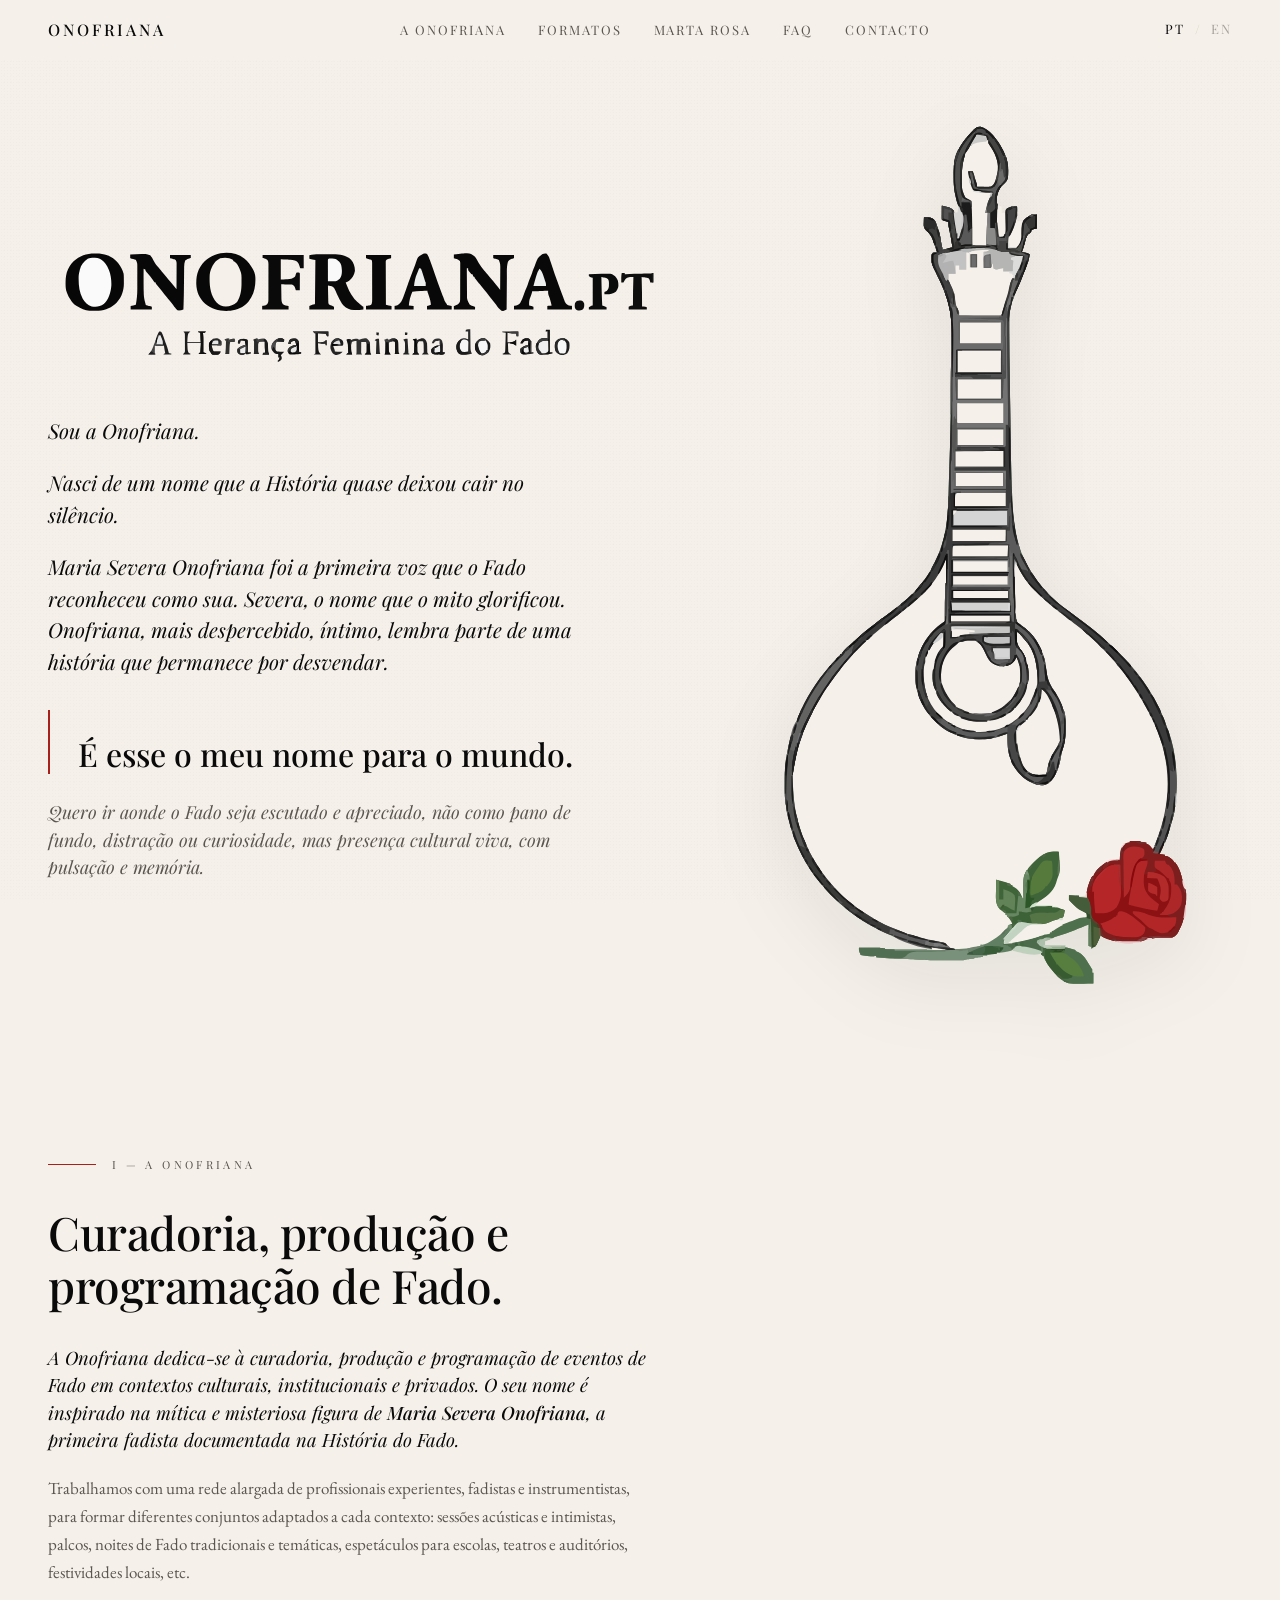
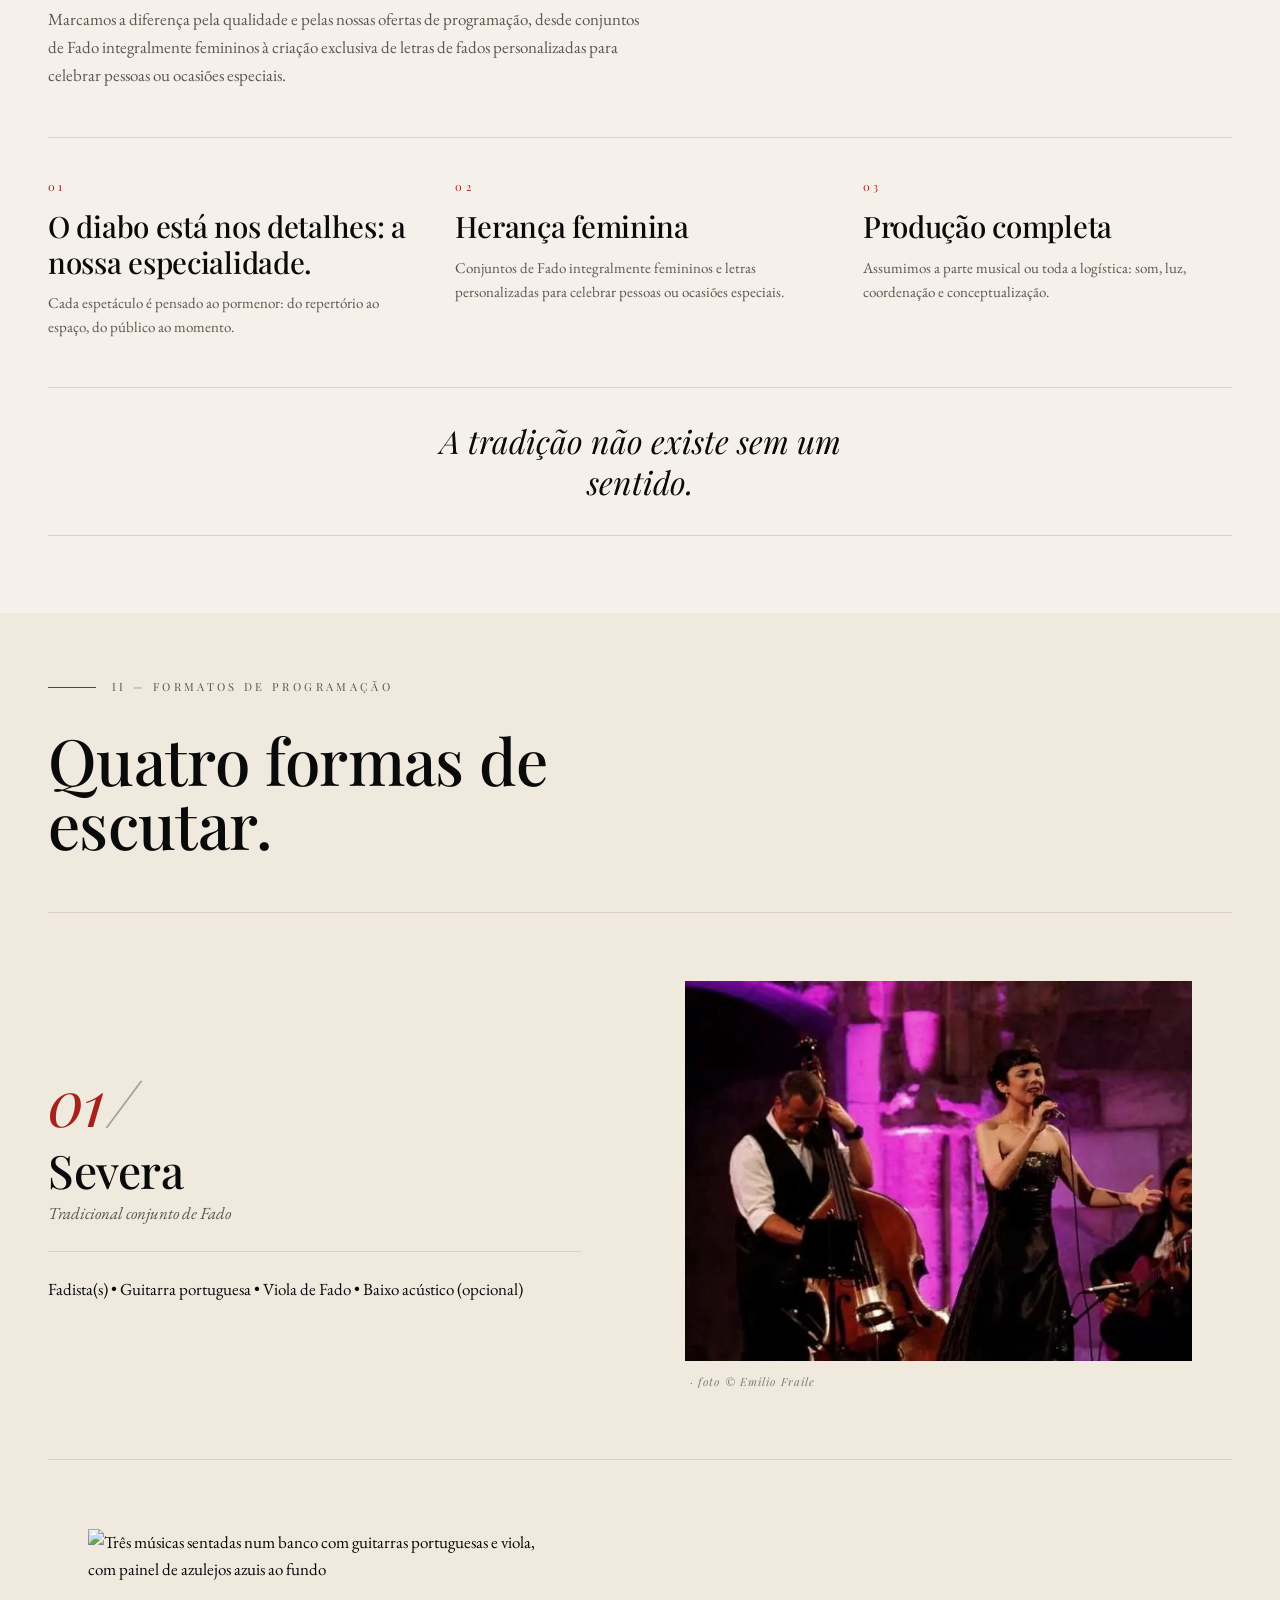
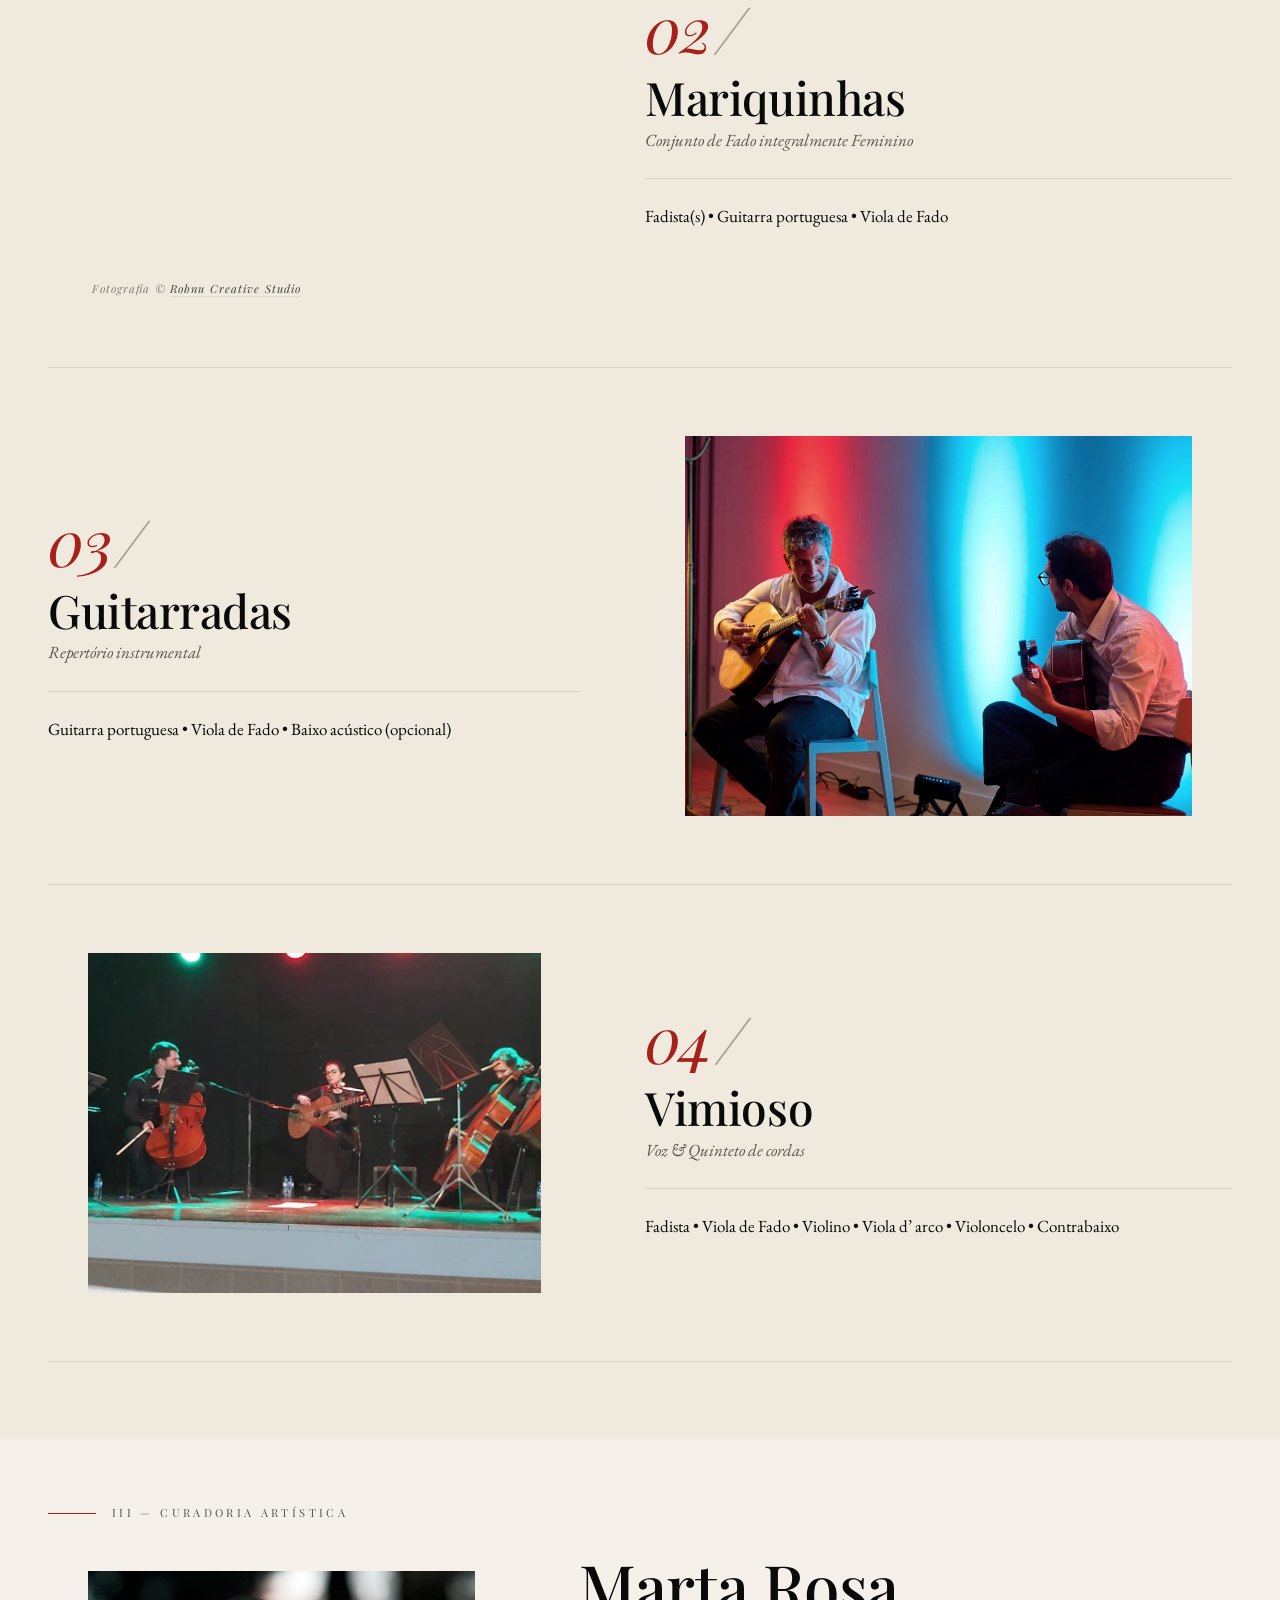
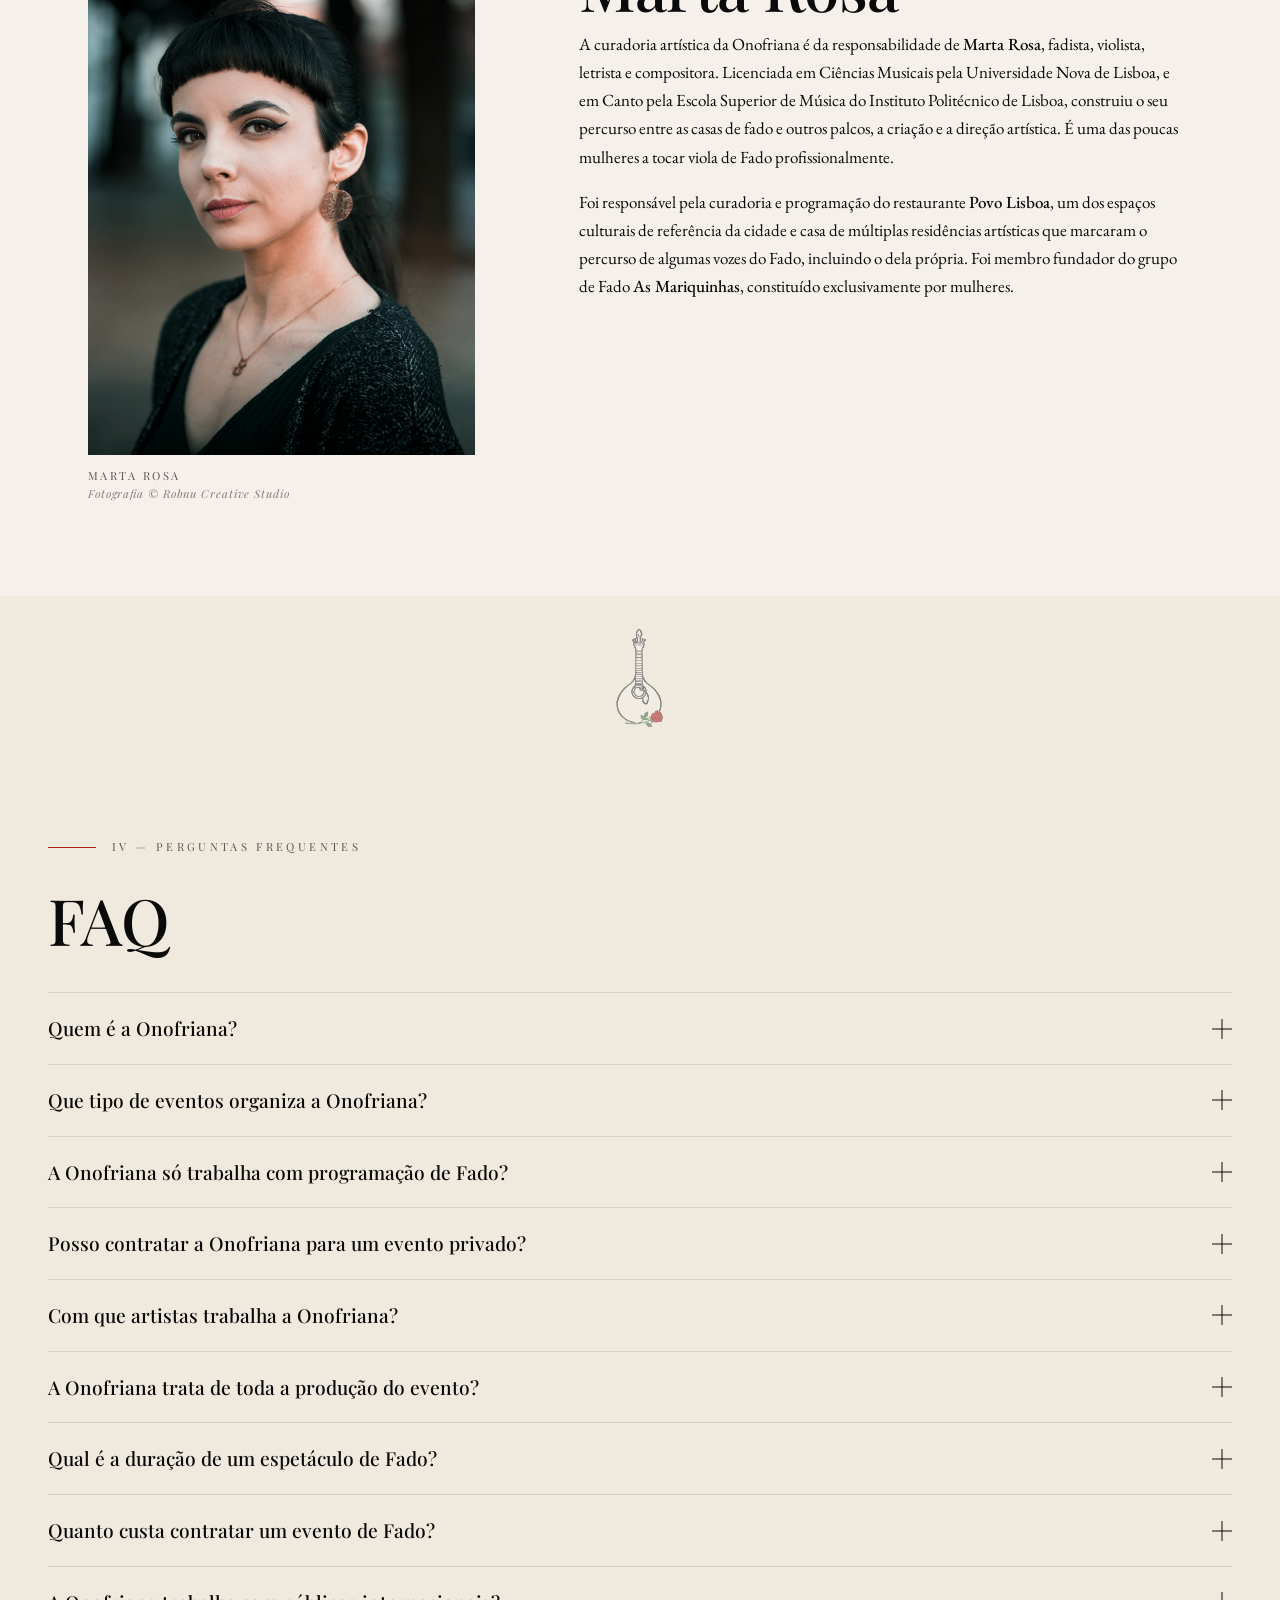
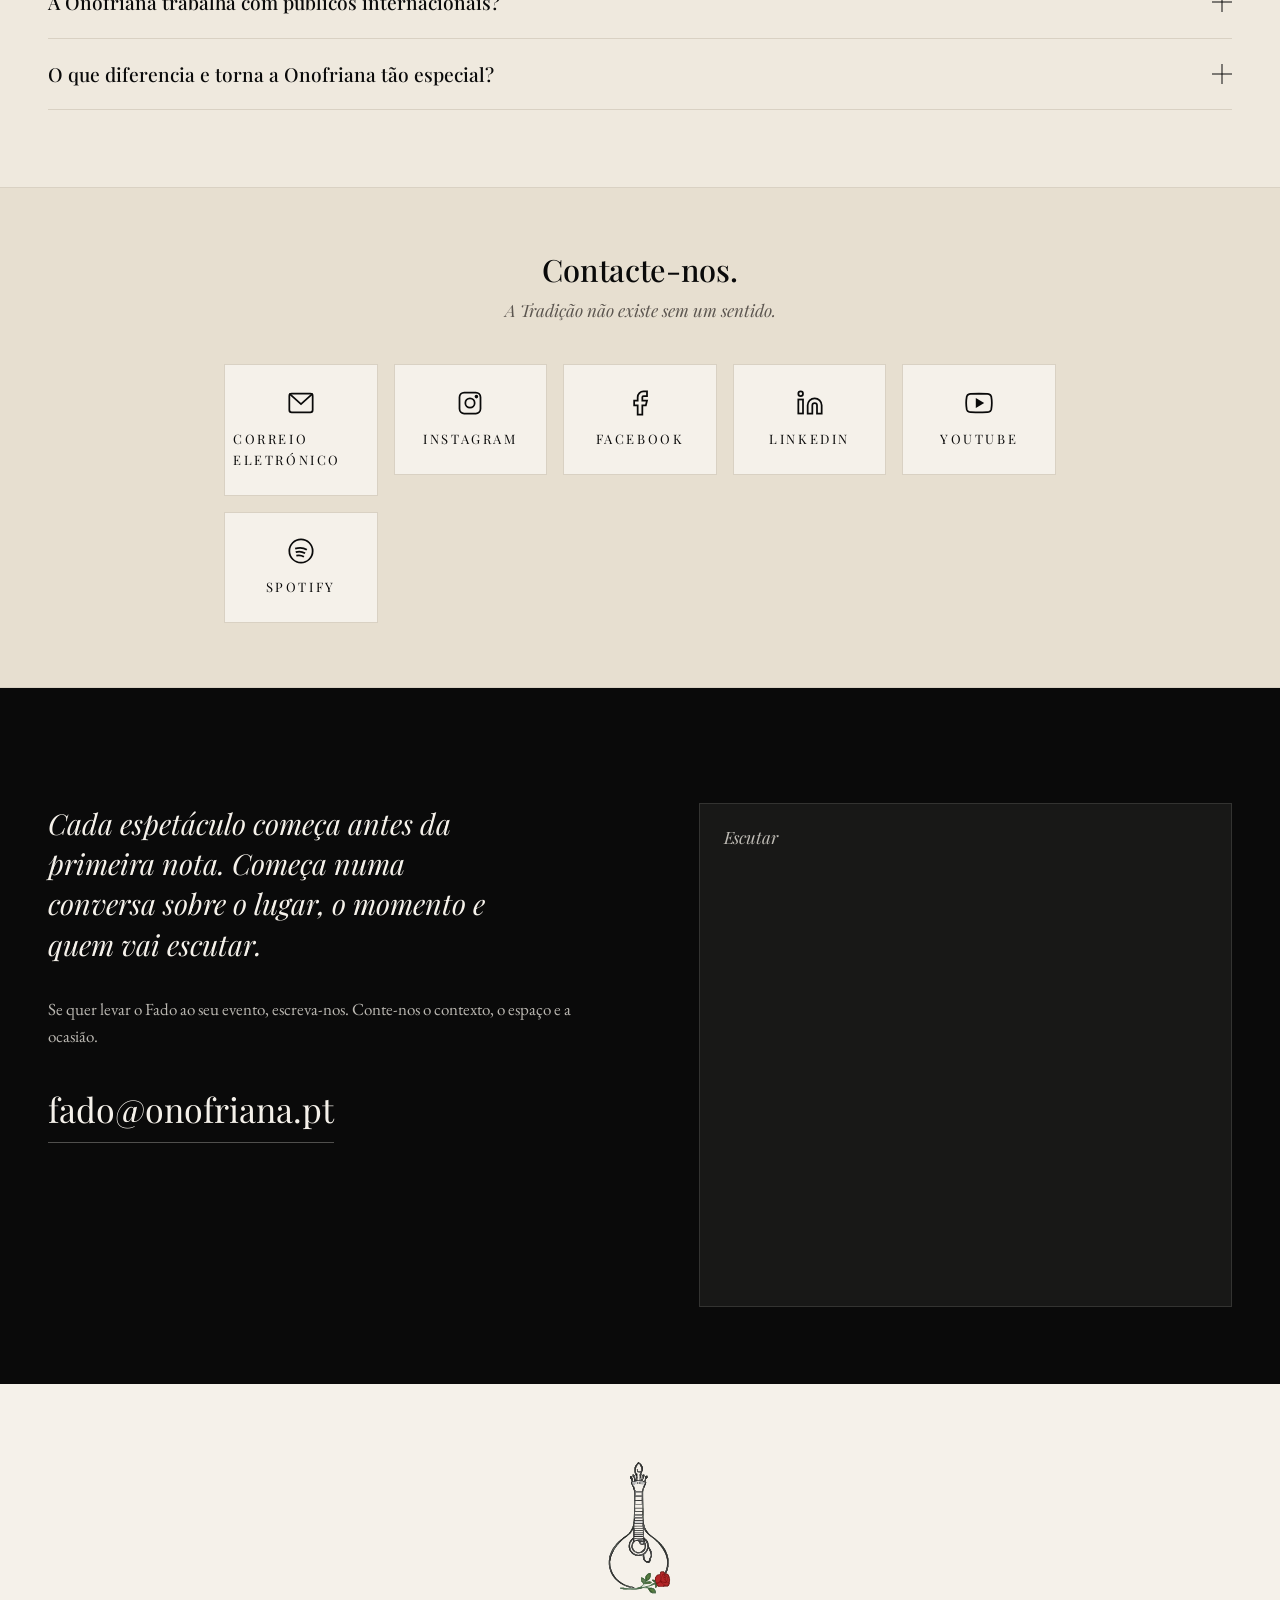
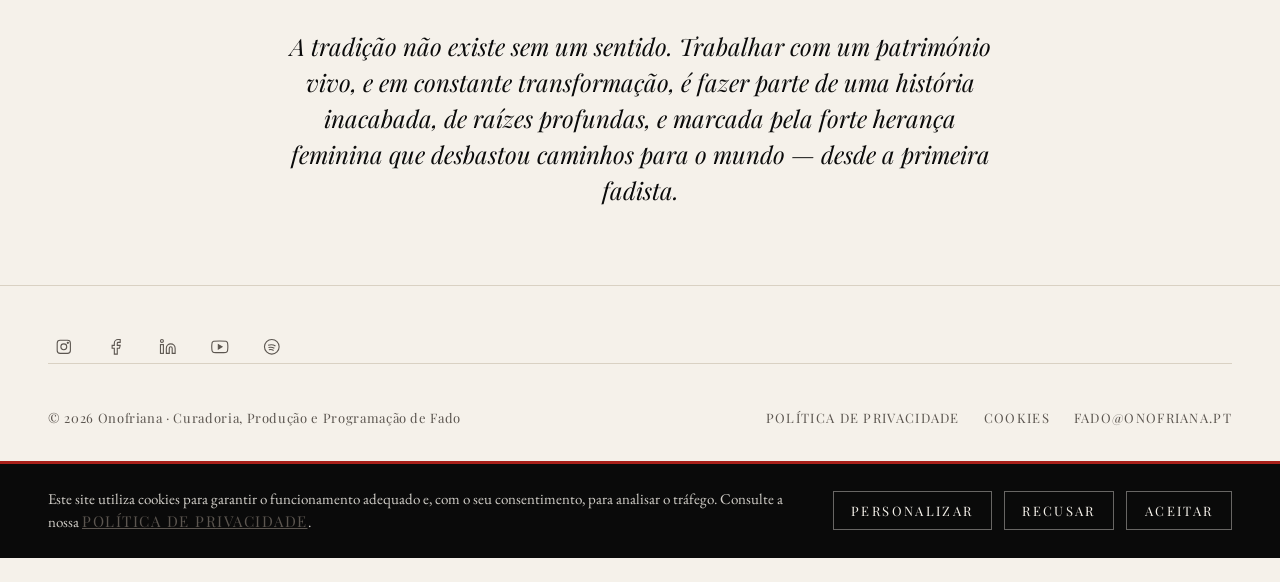
==== index.html @ 83aac229 "Update index.html" ====
<!DOCTYPE html>
<html lang="pt">
<head>
  <meta charset="UTF-8" />
  <meta http-equiv="X-UA-Compatible" content="IE=edge" />
  <meta name="viewport" content="width=device-width, initial-scale=1.0" />

  <title>Onofriana — Curadoria de Fado · Eventos e Programação em Lisboa</title>
  <meta name="description" content="Curadoria, produção e programação de eventos de Fado. Conjuntos tradicionais e integralmente femininos, letras personalizadas e produção completa. Lisboa." />
  <meta name="author" content="Onofriana" />
  <meta name="theme-color" content="#F5F1EA" />
  <meta name="keywords" content="fado, curadoria de fado, eventos fado Lisboa, fadistas, fado casamento, fado corporativo, guitarra portuguesa, viola de fado, Maria Severa, Marta Rosa, Onofriana" />

  <link rel="canonical" href="https://onofriana.pt/" />
  <link rel="alternate" hreflang="pt" href="https://onofriana.pt/" />
  <link rel="alternate" hreflang="x-default" href="https://onofriana.pt/" />

  <meta property="og:title" content="Onofriana — A Herança Feminina do Fado" />
  <meta property="og:description" content="Curadoria, produção e programação de eventos de Fado em contextos culturais, institucionais e privados." />
  <meta property="og:type" content="website" />
  <meta property="og:locale" content="pt_PT" />
  <meta property="og:url" content="https://onofriana.pt/" />
  <meta property="og:image" content="https://onofriana.pt/images/og-image.jpg" />
  <meta property="og:image:width" content="2171" />
  <meta property="og:image:height" content="496" />
  <meta property="og:site_name" content="Onofriana" />
  <meta name="twitter:card" content="summary_large_image" />
  <meta name="twitter:title" content="Onofriana — A Herança Feminina do Fado" />
  <meta name="twitter:description" content="Curadoria, produção e programação de eventos de Fado em Lisboa." />
  <meta name="twitter:image" content="https://onofriana.pt/images/og-image.jpg" />

  <!-- Favicon (gerado com RealFaviconGenerator) -->
  <link rel="icon" type="image/png" href="/favicon-96x96.png" sizes="96x96" />
  <link rel="icon" type="image/svg+xml" href="/favicon.svg" />
  <link rel="shortcut icon" href="/favicon.ico" />
  <link rel="apple-touch-icon" sizes="180x180" href="/apple-touch-icon.png" />
  <meta name="apple-mobile-web-app-title" content="Onofriana" />
  <link rel="manifest" href="/site.webmanifest" />

  <link rel="preconnect" href="https://fonts.googleapis.com">
  <link rel="preconnect" href="https://fonts.gstatic.com" crossorigin>
  <link href="https://fonts.googleapis.com/css2?family=Playfair+Display:ital,wght@0,400;0,500;0,600;0,700;1,400;1,500&family=EB+Garamond:ital,wght@0,400;0,500;0,600;1,400;1,500&display=swap" rel="stylesheet">

  <link rel="stylesheet" href="css/style.css" />

  <!-- Google Consent Mode v2 -->
  <script>
    window.dataLayer = window.dataLayer || [];
    function gtag() { dataLayer.push(arguments); }
    gtag('consent', 'default', {
      'ad_storage':          'denied',
      'ad_user_data':        'denied',
      'ad_personalization':  'denied',
      'analytics_storage':   'denied',
      'functionality_storage': 'granted',
      'security_storage':    'granted',
      'wait_for_update':     500
    });
    gtag('set', 'url_passthrough', true);
    gtag('set', 'ads_data_redaction', true);
  </script>

  <!-- TODO: Google Analytics 4 — ativar quando tiver o ID
  <script async src="https://www.googletagmanager.com/gtag/js?id=G-XXXXXXXXXX"></script>
  <script>
    gtag('js', new Date());
    gtag('config', 'G-XXXXXXXXXX', { 'anonymize_ip': true });
  </script>
  -->

  <script type="application/ld+json">
  {
    "@context": "https://schema.org",
    "@type": "Organization",
    "name": "Onofriana",
    "alternateName": "Onofriana — A Herança Feminina do Fado",
    "description": "Empresa portuguesa dedicada à curadoria, produção e programação de eventos de Fado em contextos culturais, institucionais e privados.",
    "url": "https://onofriana.pt/",
    "email": "fado@onofriana.pt",
    "logo": "https://onofriana.pt/svg/logo.svg",
    "image": "https://onofriana.pt/images/og-image.jpg",
    "founder": {
      "@type": "Person",
      "name": "Marta Rosa",
      "jobTitle": "Curadora artística, fadista, violista, letrista e compositora",
      "alumniOf": [
        { "@type": "CollegeOrUniversity", "name": "Universidade Nova de Lisboa" },
        { "@type": "CollegeOrUniversity", "name": "Escola Superior de Música do Instituto Politécnico de Lisboa" }
      ]
    },
    "address": {
      "@type": "PostalAddress",
      "addressLocality": "Lisboa",
      "addressCountry": "PT"
    },
    "areaServed": { "@type": "Country", "name": "Portugal" },
    "sameAs": [
      "https://instagram.com/onofriana",
      "https://facebook.com/onofriana",
      "https://linkedin.com/in/onofriana",
      "https://youtube.com/@onofriana",
      "https://open.spotify.com/playlist/7pUqSEz0ieKmzi5ORtAcP2"
    ]
  }
  </script>

  <script type="application/ld+json">
  {
    "@context": "https://schema.org",
    "@type": "FAQPage",
    "mainEntity": [
      { "@type": "Question", "name": "O que é a Onofriana?", "acceptedAnswer": { "@type": "Answer", "text": "Somos uma empresa especializada na curadoria, produção e programação de eventos de Fado. Criamos experiências para públicos diversos, desde eventos privados a programação para espaços culturais e institucionais." } },
      { "@type": "Question", "name": "Para que tipo de eventos trabalham?", "acceptedAnswer": { "@type": "Answer", "text": "Sessões acústicas e intimistas, celebrações especiais, aniversários, casamentos, eventos corporativos, noites de fados, concertos, ciclos temáticos para escolas, palcos, teatros, auditórios, festividades locais, etc." } },
      { "@type": "Question", "name": "Fazem programação cultural mais alargada?", "acceptedAnswer": { "@type": "Answer", "text": "Sim. O foco é o Fado no âmbito cultural, com programação articulada com Poesia, Teatro e sessões interativas para contextos escolares." } },
      { "@type": "Question", "name": "Adaptam-se a espaços diferentes?", "acceptedAnswer": { "@type": "Answer", "text": "Sim. Cada apresentação é cuidadosamente adaptada ao espaço, ao público e ao contexto." } },
      { "@type": "Question", "name": "Como garantem a qualidade artística?", "acceptedAnswer": { "@type": "Answer", "text": "Trabalham com uma rede alargada de profissionais experientes e bem reconhecidos no circuito." } },
      { "@type": "Question", "name": "Assumem toda a produção do evento?", "acceptedAnswer": { "@type": "Answer", "text": "Sim. Podem assumir só a parte musical, ou todos os detalhes: coordenação logística, produção técnica (som, luz), apoio na conceptualização do evento, etc." } },
      { "@type": "Question", "name": "Qual a duração dos espetáculos?", "acceptedAnswer": { "@type": "Answer", "text": "Desde breves apontamentos de 20 a 45 minutos a atuações de 60 a 90 minutos, com intervalo, até formatos adaptados." } },
      { "@type": "Question", "name": "Como são calculados os orçamentos?", "acceptedAnswer": { "@type": "Answer", "text": "Variam consoante o número de artistas, duração do espetáculo, localização e necessidades técnicas. Cada orçamento é personalizado." } },
      { "@type": "Question", "name": "Trabalham com públicos estrangeiros?", "acceptedAnswer": { "@type": "Answer", "text": "Sim. Com experiência em públicos estrangeiros, podem fazer breves introduções em inglês, francês e espanhol, contextualização cultural e histórica do Fado." } },
      { "@type": "Question", "name": "Em que tipo de espaços atuam?", "acceptedAnswer": { "@type": "Answer", "text": "Em todo o tipo de espaços. A força maior é a programação cultural independente e isenta." } }
    ]
  }
  </script>

  <script type="application/ld+json">
  { "@context": "https://schema.org", "@type": "WebSite", "name": "Onofriana", "url": "https://onofriana.pt/", "inLanguage": "pt-PT" }
  </script>
</head>
<body>

  <a href="#main" class="skip-link">Saltar para o conteúdo</a>
  <h1 class="sr-only">Onofriana — Curadoria, Produção e Programação de Fado. A Herança Feminina do Fado.</h1>

  <nav class="nav" id="nav" aria-label="Navegação principal">
    <div class="nav__inner">
      <a href="#top" class="nav__brand" aria-label="Onofriana — início">Onofriana</a>
      <ul class="nav__menu">
        <li><a href="#about">A Onofriana</a></li>
        <li><a href="#formats">Formatos</a></li>
        <li><a href="#marta">Marta Rosa</a></li>
        <li><a href="#faq">FAQ</a></li>
        <li><a href="#contact">Contacto</a></li>
      </ul>
      <div class="nav__lang" role="group" aria-label="Selecionar idioma">
        <button class="is-active" aria-current="true" aria-label="Português (selecionado)">PT</button>
        <span class="sep" aria-hidden="true">/</span>
        <button disabled aria-label="English — em breve">EN</button>
      </div>
    </div>
  </nav>

  <main id="main">

    <header class="hero" id="top">
      <div class="wrap">
        <div class="hero__grid">
          <div class="hero__content">
            <div class="hero__logo reveal">
              <img src="svg/logo.svg" alt="" role="presentation" />
            </div>
            <div class="hero__text reveal" style="transition-delay: 0.2s">
              <p>Sou a Onofriana.</p>
              <p>Nasci de um nome que a História quase deixou cair no silêncio.</p>
              <p>Maria Severa Onofriana foi a primeira voz que o Fado reconheceu como sua. Severa, o nome que o mito glorificou. Onofriana, mais despercebido, íntimo, lembra parte de uma história que permanece por desvendar.</p>
            </div>
            <p class="hero__signature reveal" style="transition-delay: 0.35s">É esse o meu nome para o mundo.</p>
            <p class="hero__manifesto reveal" style="transition-delay: 0.5s">Quero ir aonde o Fado seja escutado e apreciado, não como pano de fundo, distração ou curiosidade, mas presença cultural viva, com pulsação e memória.</p>
          </div>
          <div class="hero__visual reveal" style="transition-delay: 0.4s">
            <img src="svg/guitarra.svg" alt="Ilustração de guitarra portuguesa com uma rosa vermelha" />
          </div>
        </div>
      </div>
    </header>

    <section class="about" id="about" aria-labelledby="about-title">
      <div class="wrap">
        <div class="eyebrow reveal">I — A Onofriana</div>
        <h2 class="about__title reveal" id="about-title">Curadoria, produção e programação de Fado.</h2>

        <div class="about__body-full reveal">
          <p>A Onofriana dedica-se à curadoria, produção e programação de eventos de Fado em contextos culturais, institucionais e privados. O seu nome é inspirado na mítica e misteriosa figura de <strong>Maria Severa Onofriana</strong>, a primeira fadista documentada na História do Fado.</p>
          <p>Trabalhamos com uma rede alargada de profissionais experientes, fadistas e instrumentistas, para formar diferentes conjuntos adaptados a cada contexto: sessões acústicas e intimistas, palcos, noites de Fado tradicionais e temáticas, espetáculos para escolas, teatros e auditórios, festividades locais, etc.</p>
          <p>Marcamos a diferença pela qualidade e pelas nossas ofertas de programação, desde conjuntos de Fado integralmente femininos à criação exclusiva de letras de fados personalizadas para celebrar pessoas ou ocasiões especiais.</p>
        </div>

        <div class="pillars">
          <article class="pillar reveal">
            <div class="pillar__num">01</div>
            <h3>O diabo está nos detalhes: a nossa especialidade.</h3>
            <p>Cada espetáculo é pensado ao pormenor: do repertório ao espaço, do público ao momento.</p>
          </article>
          <article class="pillar reveal" style="transition-delay: 0.15s">
            <div class="pillar__num">02</div>
            <h3>Herança feminina</h3>
            <p>Conjuntos de Fado integralmente femininos e letras personalizadas para celebrar pessoas ou ocasiões especiais.</p>
          </article>
          <article class="pillar reveal" style="transition-delay: 0.3s">
            <div class="pillar__num">03</div>
            <h3>Produção completa</h3>
            <p>Assumimos a parte musical ou toda a logística: som, luz, coordenação e conceptualização.</p>
          </article>
        </div>

        <div class="about__pullquote reveal">
          <blockquote>A tradição não existe sem um sentido.</blockquote>
        </div>
      </div>
    </section>

    <section class="formats" id="formats" aria-labelledby="formats-title">
      <div class="wrap">
        <div class="eyebrow reveal">II — Formatos de Programação</div>
        <header class="formats__header">
          <h2 class="formats__title reveal" id="formats-title">Quatro formas de escutar.</h2>
        </header>

        <article class="format reveal" id="severa">
          <div class="format__content">
            <div class="format__num"><em>01</em><span class="slash">/</span></div>
            <h3 class="format__name">Severa</h3>
            <p class="format__tag">Tradicional conjunto de Fado</p>
            <p class="format__desc">Fadista(s) • Guitarra portuguesa • Viola de Fado • Baixo acústico (opcional)</p>
          </div>
          <figure class="format__media">
            <img src="images/formacaosevera.png" alt="Fadista em palco, acompanhada por contrabaixo e guitarra portuguesa" loading="lazy" width="1200" height="900" />
            <figcaption><span class="credit">· foto © Emilio Fraile</span></figcaption>
          </figure>
        </article>

        <article class="format format--reverse reveal" id="mariquinhas">
          <div class="format__content">
            <div class="format__num"><em>02</em><span class="slash">/</span></div>
            <h3 class="format__name">Mariquinhas</h3>
            <p class="format__tag">Conjunto de Fado integralmente Feminino</p>
            <p class="format__desc">Fadista(s) • Guitarra portuguesa • Viola de Fado</p>

          </div>
          <figure class="format__media">
            <img src="images/formacaomariquinhas.png" alt="Três músicas sentadas num banco com guitarras portuguesas e viola, com painel de azulejos azuis ao fundo" loading="lazy" width="1200" height="900" />
            <figcaption><span class="credit">Fotografia © <a href="https://www.behance.net/robnucreativestudio" target="_blank" rel="noopener">Robnu Creative Studio</a></span></figcaption>
          </figure>
        </article>

        <article class="format reveal" id="guitarradas">
          <div class="format__content">
            <div class="format__num"><em>03</em><span class="slash">/</span></div>
            <h3 class="format__name">Guitarradas</h3>
            <p class="format__tag">Repertório instrumental</p>
            <p class="format__desc">Guitarra portuguesa • Viola de Fado • Baixo acústico (opcional)</p>
          </div>
          <figure class="format__media">
            <img src="images/formacaoguitarradas.png" alt="Dois guitarristas em diálogo instrumental sob iluminação vermelha e azul" loading="lazy" width="1200" height="900" />
          </figure>
        </article>

        <article class="format format--reverse reveal" id="vimioso">
          <div class="format__content">
            <div class="format__num"><em>04</em><span class="slash">/</span></div>
            <h3 class="format__name">Vimioso</h3>
            <p class="format__tag">Voz &amp; Quinteto de cordas</p>
            <p class="format__desc">Fadista • Viola de Fado • Violino • Viola d’ arco • Violoncelo • Contrabaixo</p>
          </div>
          <figure class="format__media">
            <img src="images/formacaovimioso.png" alt="Quinteto de cordas em palco sob iluminação cénica verde e vermelha" loading="lazy" width="1200" height="900" />
          </figure>
        </article>
      </div>
    </section>

    <section class="marta" id="marta" aria-labelledby="marta-title">
      <div class="wrap">
        <div class="eyebrow reveal">III — Curadoria Artística</div>
        <div class="marta__grid">
          <figure class="marta__portrait reveal">
            <img src="images/marta_rosa.png" alt="Retrato de Marta Rosa — fadista, violista, letrista e compositora, responsável pela curadoria artística da Onofriana" loading="lazy" width="800" height="1000" />
            <figcaption>
              <span>Marta Rosa</span><br />
              <span class="credit">Fotografia © <a href="https://www.behance.net/robnucreativestudio" target="_blank" rel="noopener">Robnu Creative Studio</a></span>
            </figcaption>
          </figure>

          <div class="marta__content">
            <h2 class="marta__title reveal" id="marta-title">Marta Rosa</h2>
            <div class="marta__body reveal">
              <p>A curadoria artística da Onofriana é da responsabilidade de <strong>Marta Rosa</strong>, fadista, violista, letrista e compositora. Licenciada em Ciências Musicais pela Universidade Nova de Lisboa, e em Canto pela Escola Superior de Música do Instituto Politécnico de Lisboa, construiu o seu percurso entre as casas de fado e outros palcos, a criação e a direção artística. É uma das poucas mulheres a tocar viola de Fado profissionalmente.</p>
              <p>Foi responsável pela curadoria e programação do restaurante <strong>Povo Lisboa</strong>, um dos espaços culturais de referência da cidade e casa de múltiplas residências artísticas que marcaram o percurso de algumas vozes do Fado, incluindo o dela própria. Foi membro fundador do grupo de Fado <strong>As Mariquinhas</strong>, constituído exclusivamente por mulheres.</p>
            </div>
          </div>
        </div>
      </div>
    </section>

    <div class="vignette-row" aria-hidden="true" style="background: var(--paper-soft);">
      <img src="svg/guitarra.svg" alt="" class="vignette" />
    </div>

    <section class="faq" id="faq" aria-labelledby="faq-title">
      <div class="wrap">
        <div class="eyebrow reveal">IV — Perguntas Frequentes</div>
        <header class="faq__header reveal">
          <h2 class="faq__title" id="faq-title">FAQ</h2>
        </header>

        <div class="faq__list">
          <details class="faq__item"><summary>Quem é a Onofriana? <span class="faq__icon" aria-hidden="true"></span></summary><div class="faq__answer">Somos uma empresa especializada na curadoria, produção e programação de eventos de Fado. Criamos experiências para públicos diversos, desde eventos privados a programação para espaços culturais e institucionais.</div></details>
          <details class="faq__item"><summary>Que tipo de eventos organiza a Onofriana? <span class="faq__icon" aria-hidden="true"></span></summary><div class="faq__answer">Criamos programação personalizada para o seu evento. Sessões acústicas e intimistas, celebrações especiais, aniversários, casamentos, eventos corporativos, noites de fados, concertos, ciclos temáticos para escolas, palcos, teatros, auditórios, festividades locais, etc.</div></details>
          <details class="faq__item"><summary>A Onofriana só trabalha com programação de Fado? <span class="faq__icon" aria-hidden="true"></span></summary><div class="faq__answer">Sim. O nosso foco é o Fado no âmbito cultural, onde podemos incluir programação articulada com Poesia (cantada e declamada), Teatro (encenações fadistas) e sessões interativas para contextos escolares.</div></details>
          <details class="faq__item"><summary>Posso contratar a Onofriana para um evento privado? <span class="faq__icon" aria-hidden="true"></span></summary><div class="faq__answer">Sim. Dispomos de vários formatos e soluções. Cada apresentação é cuidadosamente adaptada ao seu espaço, ao público e ao contexto.</div></details>
          <details class="faq__item"><summary>Com que artistas trabalha a Onofriana? <span class="faq__icon" aria-hidden="true"></span></summary><div class="faq__answer">Trabalhamos com uma rede alargada de profissionais experientes e bem reconhecidos no circuito para garantir a qualidade artística mais elevada.</div></details>
          <details class="faq__item"><summary>A Onofriana trata de toda a produção do evento? <span class="faq__icon" aria-hidden="true"></span></summary><div class="faq__answer">Sim. Podemos assumir só a parte musical, ou todos os detalhes inerentes à execução do evento: coordenação logística, produção técnica (som, luz), apoio na conceptualização do evento, etc.</div></details>
          <details class="faq__item"><summary>Qual é a duração de um espetáculo de Fado? <span class="faq__icon" aria-hidden="true"></span></summary><div class="faq__answer">Depende do formato. Desde breves apontamentos de 20 a 45 minutos a atuações de 60 a 90 minutos, com intervalo, até formatos adaptados. Programas longos podem incluir pausas ou múltiplos momentos musicais.</div></details>
          <details class="faq__item"><summary>Quanto custa contratar um evento de Fado? <span class="faq__icon" aria-hidden="true"></span></summary><div class="faq__answer">Varia consoante o número de artistas, duração do espetáculo, localização, necessidades técnicas, etc. Cada orçamento é personalizado.</div></details>
          <details class="faq__item"><summary>A Onofriana trabalha com públicos internacionais? <span class="faq__icon" aria-hidden="true"></span></summary><div class="faq__answer">Sim. Temos experiência com públicos estrangeiros. Podemos fazer breves introduções em inglês, francês e espanhol, contextualização cultural e histórica do Fado, e formatos mais acessíveis e interativos.</div></details>
          <details class="faq__item"><summary>O que diferencia e torna a Onofriana tão especial? <span class="faq__icon" aria-hidden="true"></span></summary><div class="faq__answer">A tradição não existe sem um sentido. Trabalhar com um património vivo, e em constante transformação, é fazer parte de uma história inacabada, de raízes profundas, e marcada pela forte herança feminina que desbastou caminhos para o mundo — desde a primeira fadista.</div></details>
        </div>
      </div>
    </section>

    <section class="social-feature" id="social" aria-labelledby="social-title">
      <div class="wrap">
        <h2 class="social-feature__title reveal" id="social-title">Contacte-nos.</h2>
        <p class="social-feature__sub reveal">A Tradição não existe sem um sentido.</p>

        <ul class="social-grid reveal">
          <li><a href="mailto:fado@onofriana.pt" target="_blank" rel="noopener" aria-label="Correio Eletrónico">
  <svg viewBox="0 0 24 24" fill="none" stroke="currentColor" stroke-width="1.5" aria-hidden="true">
    <rect x="2" y="4" width="20" height="16" rx="2"/>
    <polyline points="2,4 12,13 22,4"/>
  </svg>
  Correio Eletrónico
</a></li>
          <li><a href="https://instagram.com/onofriana" target="_blank" rel="noopener" aria-label="Instagram (abre em nova janela)">
            <svg viewBox="0 0 24 24" fill="none" stroke="currentColor" stroke-width="1.5" aria-hidden="true">
              <rect x="3" y="3" width="18" height="18" rx="4"/><circle cx="12" cy="12" r="4"/><circle cx="17.5" cy="6.5" r="0.8" fill="currentColor"/>
            </svg>Instagram
          </a></li>
          <li><a href="https://facebook.com/onofriana" target="_blank" rel="noopener" aria-label="Facebook (abre em nova janela)">
            <svg viewBox="0 0 24 24" fill="none" stroke="currentColor" stroke-width="1.5" aria-hidden="true">
              <path d="M18 2h-3a5 5 0 0 0-5 5v3H7v4h3v8h4v-8h3l1-4h-4V7a1 1 0 0 1 1-1h3z"/>
            </svg>Facebook
          </a></li>
          <li><a href="https://linkedin.com/in/onofriana" target="_blank" rel="noopener" aria-label="LinkedIn (abre em nova janela)">
            <svg viewBox="0 0 24 24" fill="none" stroke="currentColor" stroke-width="1.5" aria-hidden="true">
              <path d="M16 8a6 6 0 0 1 6 6v7h-4v-7a2 2 0 0 0-4 0v7h-4v-7a6 6 0 0 1 6-6z"/><rect x="2" y="9" width="4" height="12"/><circle cx="4" cy="4" r="2"/>
            </svg>LinkedIn
          </a></li>
          <li><a href="https://youtube.com/@onofriana" target="_blank" rel="noopener" aria-label="YouTube (abre em nova janela)">
            <svg viewBox="0 0 24 24" fill="none" stroke="currentColor" stroke-width="1.5" aria-hidden="true">
              <path d="M22.5 6.5a3 3 0 0 0-2.1-2.1C18.5 4 12 4 12 4s-6.5 0-8.4.4A3 3 0 0 0 1.5 6.5 31 31 0 0 0 1 12a31 31 0 0 0 .5 5.5 3 3 0 0 0 2.1 2.1C5.5 20 12 20 12 20s6.5 0 8.4-.4a3 3 0 0 0 2.1-2.1A31 31 0 0 0 23 12a31 31 0 0 0-.5-5.5z"/><path d="M10 15l5-3-5-3z" fill="currentColor"/>
            </svg>YouTube
          </a></li>
          <li><a href="https://open.spotify.com/playlist/7pUqSEz0ieKmzi5ORtAcP2" target="_blank" rel="noopener" aria-label="Spotify (abre em nova janela)">
            <svg viewBox="0 0 24 24" fill="none" stroke="currentColor" stroke-width="1.5" aria-hidden="true">
              <circle cx="12" cy="12" r="10"/><path d="M7 10c3-1 7-1 10 1M7.5 13c2.5-.8 5.5-.5 8 1M8 16c2-.5 4.5-.3 6.5 1"/>
            </svg>Spotify
          </a></li>
        </ul>
      </div>
    </section>

    <section class="contact" id="contact" aria-labelledby="contact-title">
      <div class="wrap">
        <div class="eyebrow reveal">V — Falar Connosco</div>
        <h2 class="sr-only" id="contact-title">Contacto</h2>

        <div class="contact__grid">
          <div class="contact__main">
            <p class="contact__quote reveal">Cada espetáculo começa antes da primeira nota. Começa numa conversa sobre o lugar, o momento e quem vai escutar.</p>
            <p class="contact__body reveal">Se quer levar o Fado ao seu evento, escreva-nos. Conte-nos o contexto, o espaço e a ocasião.</p>
            <a href="mailto:fado@onofriana.pt" class="contact__email reveal">fado@onofriana.pt</a>
          </div>

          <aside class="contact__spotify reveal" aria-label="Playlist Onofriana no Spotify">
            <h3>Escutar</h3>
            <iframe src="https://open.spotify.com/embed/playlist/7pUqSEz0ieKmzi5ORtAcP2?utm_source=generator&theme=0" width="100%" height="420" frameborder="0" allow="autoplay; clipboard-write; encrypted-media; fullscreen; picture-in-picture" loading="lazy" title="Playlist Onofriana no Spotify"></iframe>
          </aside>
        </div>
      </div>
    </section>

    <section class="closing" aria-label="Pensamento de fecho">
      <div class="wrap">
        <img src="svg/guitarra.svg" alt="" class="closing__vignette reveal" aria-hidden="true" />
        <blockquote class="reveal">A tradição não existe sem um sentido. Trabalhar com um património vivo, e em constante transformação, é fazer parte de uma história inacabada, de raízes profundas, e marcada pela forte herança feminina que desbastou caminhos para o mundo — desde a primeira fadista.</blockquote>
      </div>
    </section>

  </main>

  <footer class="footer" aria-label="Rodapé">
    <div class="wrap">

      <div class="footer__inner">
        <ul class="footer__social" aria-label="Redes sociais" style="list-style:none;padding:0;">
          <li><a href="https://instagram.com/onofriana" target="_blank" rel="noopener" aria-label="Instagram"><svg viewBox="0 0 24 24" fill="none" stroke="currentColor" stroke-width="1.5" aria-hidden="true"><rect x="3" y="3" width="18" height="18" rx="4"/><circle cx="12" cy="12" r="4"/><circle cx="17.5" cy="6.5" r="0.8" fill="currentColor"/></svg></a></li>
          <li><a href="https://facebook.com/onofriana" target="_blank" rel="noopener" aria-label="Facebook"><svg viewBox="0 0 24 24" fill="none" stroke="currentColor" stroke-width="1.5" aria-hidden="true"><path d="M18 2h-3a5 5 0 0 0-5 5v3H7v4h3v8h4v-8h3l1-4h-4V7a1 1 0 0 1 1-1h3z"/></svg></a></li>
          <li><a href="https://linkedin.com/in/onofriana" target="_blank" rel="noopener" aria-label="LinkedIn"><svg viewBox="0 0 24 24" fill="none" stroke="currentColor" stroke-width="1.5" aria-hidden="true"><path d="M16 8a6 6 0 0 1 6 6v7h-4v-7a2 2 0 0 0-4 0v7h-4v-7a6 6 0 0 1 6-6z"/><rect x="2" y="9" width="4" height="12"/><circle cx="4" cy="4" r="2"/></svg></a></li>
          <li><a href="https://youtube.com/@onofriana" target="_blank" rel="noopener" aria-label="YouTube"><svg viewBox="0 0 24 24" fill="none" stroke="currentColor" stroke-width="1.5" aria-hidden="true"><path d="M22.5 6.5a3 3 0 0 0-2.1-2.1C18.5 4 12 4 12 4s-6.5 0-8.4.4A3 3 0 0 0 1.5 6.5 31 31 0 0 0 1 12a31 31 0 0 0 .5 5.5 3 3 0 0 0 2.1 2.1C5.5 20 12 20 12 20s6.5 0 8.4-.4a3 3 0 0 0 2.1-2.1A31 31 0 0 0 23 12a31 31 0 0 0-.5-5.5z"/><path d="M10 15l5-3-5-3z" fill="currentColor"/></svg></a></li>
          <li><a href="https://open.spotify.com/playlist/7pUqSEz0ieKmzi5ORtAcP2" target="_blank" rel="noopener" aria-label="Spotify"><svg viewBox="0 0 24 24" fill="none" stroke="currentColor" stroke-width="1.5" aria-hidden="true"><circle cx="12" cy="12" r="10"/><path d="M7 10c3-1 7-1 10 1M7.5 13c2.5-.8 5.5-.5 8 1M8 16c2-.5 4.5-.3 6.5 1"/></svg></a></li>
        </ul>

        <div class="footer__copy">© <span id="year"></span> Onofriana · Curadoria, Produção e Programação de Fado</div>
        <div class="footer__legal">
          <button class="link" id="openPrivacy" type="button">Política de Privacidade</button>
          <button class="link" id="openCookieSettings" type="button">Cookies</button>
          <a href="mailto:fado@onofriana.pt">fado@onofriana.pt</a>
        </div>
      </div>
    </div>

    <!-- Banner de consentimento de cookies — fundo absoluto da página -->
    <aside class="cookie-banner" id="cookieBanner" role="region" aria-label="Consentimento de cookies" hidden>
      <div class="cookie-banner__inner">
        <div class="cookie-banner__text">
          Este site utiliza cookies para garantir o funcionamento adequado e, com o seu consentimento, para analisar o tráfego. Consulte a nossa <button class="link cookie-banner__link" id="openPrivacyFromBanner" type="button">Política de Privacidade</button>.
        </div>
        <div class="cookie-banner__actions">
          <button class="cookie-btn cookie-btn--ghost" id="cookieSettings" type="button">Personalizar</button>
          <button class="cookie-btn cookie-btn--ghost" id="cookieReject" type="button">Recusar</button>
          <button class="cookie-btn" id="cookieAccept" type="button">Aceitar</button>
        </div>

        <div class="cookie-settings" id="cookieSettingsPanel">
          <div class="cookie-option">
            <div>
              <h4>Essenciais</h4>
              <p>Necessários para o funcionamento do site. Sempre ativos.</p>
            </div>
            <button class="toggle" aria-checked="true" aria-label="Cookies essenciais (sempre ativos)" disabled></button>
          </div>
          <div class="cookie-option">
            <div>
              <h4>Analíticos</h4>
              <p>Ajudam-nos a perceber como o site é utilizado (Google Analytics).</p>
            </div>
            <button class="toggle" aria-checked="false" aria-label="Ativar cookies analíticos" id="toggleAnalytics" type="button"></button>
          </div>
          <div class="cookie-option">
            <div>
              <h4>Marketing</h4>
              <p>Para campanhas personalizadas. Não utilizamos atualmente.</p>
            </div>
            <button class="toggle" aria-checked="false" aria-label="Ativar cookies de marketing" id="toggleMarketing" type="button"></button>
          </div>
        </div>
      </div>
    </aside>
  </footer>

  <a href="mailto:fado@onofriana.pt" class="fab" id="fab" aria-label="Contactar por email">
    <span class="fab__label" aria-hidden="true">Contactar</span>
    <svg viewBox="0 0 24 24" fill="none" stroke="currentColor" stroke-width="1.5" aria-hidden="true">
      <rect x="3" y="5" width="18" height="14" rx="1"/><path d="M3 7l9 6 9-6"/>
    </svg>
  </a>

  <div class="modal" id="privacyModal" role="dialog" aria-modal="true" aria-labelledby="privacyTitle">
    <div class="modal__backdrop" data-close></div>
    <div class="modal__dialog">
      <button class="modal__close" data-close type="button" aria-label="Fechar">Fechar ×</button>
      <h2 id="privacyTitle">Política de Privacidade</h2>

      <p>A Onofriana ("nós") respeita a sua privacidade e está comprometida em proteger os seus dados pessoais nos termos do Regulamento Geral de Proteção de Dados (RGPD — Regulamento UE 2016/679) e da Lei 58/2019 de 8 de agosto.</p>
      <p>Esta política descreve como recolhemos, utilizamos e protegemos as informações recolhidas através do website <strong>onofriana.pt</strong>.</p>

      <h3>1. Responsável pelo tratamento</h3>
      <p>O responsável pelo tratamento dos seus dados pessoais é a Onofriana. Para exercer os seus direitos ou esclarecer qualquer dúvida sobre privacidade, pode contactar-nos em <a href="mailto:fado@onofriana.pt">fado@onofriana.pt</a>.</p>

      <h3>2. Dados recolhidos</h3>
      <p>Recolhemos os seguintes tipos de dados:</p>
      <ul>
        <li><strong>Dados que partilha connosco voluntariamente</strong> por email (nome, contacto, descrição do pedido).</li>
        <li><strong>Dados de navegação recolhidos por cookies e tecnologias similares</strong> (páginas visitadas, duração da visita, tipo de dispositivo, origem do tráfego, idioma do browser, endereço IP aproximado).</li>
      </ul>

      <h3>3. Cookies e tecnologias similares</h3>
      <p>Este site utiliza cookies para garantir o funcionamento adequado e para compreender como é utilizado. Classificamos os cookies em três categorias:</p>
      <ul>
        <li><strong>Essenciais</strong> (sempre ativos): necessários para o funcionamento básico do site.</li>
        <li><strong>Analíticos</strong> (opcionais): permitem medir visitas e melhorar o site. Utilizamos o Google Analytics 4 com anonimização de IP.</li>
        <li><strong>Marketing</strong> (opcionais): não utilizamos atualmente, mas reservamos esta categoria para futuras integrações.</li>
      </ul>
      <p>Pode gerir as suas preferências a qualquer momento clicando em "Cookies" no rodapé do site.</p>

      <h3>4. Finalidade do tratamento</h3>
      <ul>
        <li>Responder ao seu pedido e, quando aplicável, preparar propostas ou agendar eventos;</li>
        <li>Medir e melhorar a experiência de utilização do site (apenas com o seu consentimento);</li>
        <li>Cumprir obrigações legais.</li>
      </ul>

      <h3>5. Base legal</h3>
      <p>O tratamento baseia-se no seu <strong>consentimento</strong> (cookies analíticos, email voluntário), no <strong>interesse legítimo</strong> (responder a pedidos de informação) e em <strong>obrigações legais</strong> quando aplicável.</p>

      <h3>6. Partilha e transferências internacionais</h3>
      <p>Não partilhamos os seus dados com terceiros para fins de marketing. O Google Analytics pode transferir dados para servidores localizados fora do Espaço Económico Europeu (nomeadamente nos EUA), ao abrigo de cláusulas-tipo aprovadas pela Comissão Europeia e do Data Privacy Framework EU-US.</p>

      <h3>7. Conservação</h3>
      <p>Conservamos os dados apenas durante o tempo necessário para a finalidade pela qual foram recolhidos, ou nos prazos legais aplicáveis. Os dados do Google Analytics são conservados por 14 meses por defeito.</p>

      <h3>8. Os seus direitos</h3>
      <ul>
        <li>Aceder, retificar ou apagar os seus dados;</li>
        <li>Limitar ou opor-se ao tratamento;</li>
        <li>Portabilidade dos dados;</li>
        <li>Retirar o consentimento a qualquer momento;</li>
        <li>Apresentar reclamação à Comissão Nacional de Proteção de Dados (CNPD — <a href="https://www.cnpd.pt" target="_blank" rel="noopener">cnpd.pt</a>).</li>
      </ul>
      <p>Para exercer estes direitos escreva para <a href="mailto:fado@onofriana.pt">fado@onofriana.pt</a>.</p>

      <h3>9. Conteúdo de terceiros</h3>
      <p>Este site integra conteúdo do Spotify (embed de playlist), que poderá utilizar os seus próprios cookies, sujeitos à <a href="https://www.spotify.com/pt/legal/privacy-policy/" target="_blank" rel="noopener">política de privacidade do Spotify</a>.</p>

      <h3>10. Alterações à política</h3>
      <p>Esta política pode ser atualizada. A versão em vigor está sempre disponível nesta página. Última atualização: abril de 2026.</p>
    </div>
  </div>

  <script src="js/main.js" defer></script>
</body>
</html>
---- css/style.css ----
/* ============================================================
   ONOFRIANA — Stylesheet
   ============================================================ */

/* TOKENS */
:root {
  --ink:          #0A0A0A;
  --ink-80:       rgba(10, 10, 10, 0.8);
  --ink-50:       rgba(10, 10, 10, 0.5);
  --paper:        #F5F1EA;
  --paper-soft:   #EFE9DE;
  --paper-deep:   #E7DFD0;
  --stone:        #5C5650;
  --rule:         #D9D1C3;
  --rose:         #A8201A;
  --rose-dark:    #7C1712;

  --display: 'Playfair Display', 'Times New Roman', serif;
  --body:    'EB Garamond', Georgia, serif;

  --fs-xxxl: clamp(3.5rem, 9vw, 7.5rem);
  --fs-xxl:  clamp(2.25rem, 5vw, 4rem);
  --fs-xl:   clamp(1.875rem, 3.6vw, 3rem);
  --fs-lg:   clamp(1.4rem, 2.3vw, 2rem);
  --fs-md:   clamp(1.0625rem, 1.2vw, 1.1875rem);
  --fs-sm:   0.9375rem;
  --fs-xs:   0.8125rem;
  --fs-meta: 0.7rem;

  --gutter:       clamp(1.25rem, 4vw, 3rem);
  --section-pad:  clamp(3rem, 6vw, 5.5rem);
  --block-gap:    clamp(1.5rem, 3vw, 3rem);

  --max-width:    1280px;
  --text-measure: 38rem;

  --ease: cubic-bezier(0.2, 0, 0.2, 1);

  --z-nav:     50;
  --z-float:   60;
  --z-modal:   100;
}

/* RESET */
*, *::before, *::after { box-sizing: border-box; }
html { scroll-behavior: smooth; }

body {
  margin: 0;
  background: var(--paper);
  color: var(--ink);
  font-family: var(--body);
  font-size: var(--fs-md);
  font-weight: 400;
  line-height: 1.6;
  font-feature-settings: 'liga', 'kern', 'onum';
  text-rendering: optimizeLegibility;
  -webkit-font-smoothing: antialiased;
  -moz-osx-font-smoothing: grayscale;
  overflow-x: hidden;
}

body::before {
  content: "";
  position: fixed;
  inset: 0;
  pointer-events: none;
  z-index: 1;
  opacity: 0.35;
  mix-blend-mode: multiply;
  background-image:
    radial-gradient(rgba(92, 86, 80, 0.06) 1px, transparent 1px),
    radial-gradient(rgba(92, 86, 80, 0.04) 1px, transparent 1px);
  background-size: 3px 3px, 7px 7px;
  background-position: 0 0, 1px 2px;
}

h1, h2, h3, h4 {
  font-family: var(--display);
  font-weight: 500;
  letter-spacing: -0.01em;
  line-height: 1.1;
  margin: 0;
}

p { margin: 0 0 1em; }
p:last-child { margin-bottom: 0; }

a {
  color: var(--ink);
  text-decoration: none;
  border-bottom: 1px solid var(--rule);
  transition: color 0.3s var(--ease), border-color 0.3s var(--ease);
}
a:hover { color: var(--rose); border-color: var(--rose); }

:focus-visible {
  outline: 2px solid var(--rose);
  outline-offset: 3px;
  border-radius: 2px;
}
:focus:not(:focus-visible) { outline: none; }

img, svg { max-width: 100%; display: block; }

.sr-only {
  position: absolute;
  width: 1px; height: 1px;
  padding: 0; margin: -1px;
  overflow: hidden;
  clip: rect(0, 0, 0, 0);
  white-space: nowrap;
  border: 0;
}

.skip-link {
  position: absolute;
  top: -100px;
  left: 1rem;
  z-index: 200;
  background: var(--ink);
  color: var(--paper);
  padding: 0.75rem 1.25rem;
  font-family: var(--display);
  font-size: var(--fs-xs);
  letter-spacing: 0.15em;
  text-transform: uppercase;
  border: 0;
  transition: top 0.2s var(--ease);
}
.skip-link:focus { top: 1rem; color: var(--paper); }

/* NAV */
.nav {
  position: fixed;
  top: 0; left: 0; right: 0;
  z-index: var(--z-nav);
  background: color-mix(in srgb, var(--paper) 85%, transparent);
  backdrop-filter: blur(14px);
  -webkit-backdrop-filter: blur(14px);
  border-bottom: 1px solid transparent;
  transition: border-color 0.4s var(--ease);
}
.nav.scrolled { border-bottom-color: var(--rule); }

.nav__inner {
  max-width: var(--max-width);
  margin: 0 auto;
  padding: 1rem var(--gutter);
  display: flex;
  align-items: center;
  justify-content: space-between;
  gap: 2rem;
}

.nav__brand {
  font-family: var(--display);
  font-size: 1rem;
  letter-spacing: 0.18em;
  text-transform: uppercase;
  font-weight: 500;
  border: 0;
}
.nav__brand:hover { color: var(--rose); }

.nav__menu {
  display: flex;
  gap: 2rem;
  list-style: none;
  padding: 0; margin: 0;
}
.nav__menu a {
  font-family: var(--display);
  font-size: var(--fs-xs);
  letter-spacing: 0.15em;
  text-transform: uppercase;
  border: 0;
  color: var(--stone);
}
.nav__menu a:hover { color: var(--ink); }

.nav__lang {
  display: flex;
  gap: 0.6rem;
  font-family: var(--display);
  font-size: var(--fs-xs);
  letter-spacing: 0.15em;
  text-transform: uppercase;
  color: var(--stone);
}
.nav__lang button {
  background: none; border: 0; padding: 0;
  font: inherit;
  letter-spacing: inherit;
  text-transform: inherit;
  color: var(--stone);
  cursor: pointer;
  transition: color 0.3s var(--ease);
}
.nav__lang button.is-active { color: var(--ink); }
.nav__lang button:disabled { opacity: 0.5; cursor: not-allowed; }
.nav__lang .sep { color: var(--rule); }

@media (max-width: 820px) {
  .nav__menu { display: none; }
}

/* WRAP + SECTION */
.wrap {
  max-width: var(--max-width);
  margin: 0 auto;
  padding-left: var(--gutter);
  padding-right: var(--gutter);
  position: relative;
  z-index: 2;
}

section {
  padding: var(--section-pad) 0;
  position: relative;
}
section + section { padding-top: calc(var(--section-pad) * 0.85); }

.eyebrow {
  font-family: var(--display);
  font-size: var(--fs-meta);
  letter-spacing: 0.3em;
  text-transform: uppercase;
  color: var(--stone);
  margin-bottom: 2rem;
  display: flex;
  align-items: center;
  gap: 1rem;
}
.eyebrow::before {
  content: "";
  width: 3rem;
  height: 1px;
  background: var(--rose);
}

.vignette {
  display: block;
  margin: 0 auto;
  width: 48px;
  opacity: 0.55;
}
.vignette-row {
  text-align: center;
  padding: 2rem 0;
}

/* HERO */
.hero {
  min-height: 92vh;
  padding-top: calc(var(--section-pad) + 2.5rem);
  padding-bottom: var(--section-pad);
  display: flex;
  align-items: center;
}
.hero__grid {
  display: grid;
  grid-template-columns: minmax(0, 1.3fr) minmax(0, 1fr);
  gap: clamp(2rem, 5vw, 4rem);
  align-items: center;
  width: 100%;
}

.hero__logo {
  max-width: 640px;
  width: 100%;
  margin-bottom: 2rem;
}
.hero__logo img { width: 100%; }

.hero__text {
  font-family: var(--display);
  font-style: italic;
  font-weight: 400;
  font-size: clamp(1.15rem, 1.6vw, 1.5rem);
  line-height: 1.55;
  color: var(--ink);
  max-width: 34rem;
}
.hero__text p { margin-bottom: 1em; }

.hero__signature {
  font-family: var(--display);
  font-size: clamp(1.5rem, 2.5vw, 2.125rem);
  font-weight: 500;
  line-height: 1.25;
  color: var(--ink);
  max-width: 28ch;
  margin: 2rem 0 0;
  padding: 1.5rem 0 0 1.75rem;
  border-left: 2px solid var(--rose);
  position: relative;
  font-style: normal;
}

.hero__manifesto {
  font-family: var(--display);
  font-style: italic;
  font-size: clamp(1.05rem, 1.4vw, 1.25rem);
  line-height: 1.55;
  color: var(--stone);
  max-width: 34rem;
  margin: 1.5rem 0 0;
}

.hero__visual {
  position: relative;
  display: flex;
  justify-content: center;
  align-items: center;
}
.hero__visual img {
  max-width: min(420px, 100%);
  width: 100%;
  height: auto;
  filter: drop-shadow(0 20px 40px rgba(10, 10, 10, 0.08));
}

@media (max-width: 880px) {
  .hero { min-height: auto; padding-top: 6rem; padding-bottom: 3rem; }
  .hero__grid { grid-template-columns: 1fr; }
  .hero__visual { order: -1; max-width: 260px; margin: 0 auto 1.5rem; }
  .hero__signature {
    font-size: 1.4rem;
    padding-left: 1.25rem;
    margin-top: 1.5rem;
  }
}

/* ABOUT */
.about { background: var(--paper); }
.about__title {
  font-size: var(--fs-xl);
  margin-bottom: 2rem;
  max-width: 22ch;
  line-height: 1.15;
}

.about__body-full {
  max-width: var(--text-measure);
  color: var(--stone);
  line-height: 1.65;
  margin-bottom: 3rem;
  font-size: var(--fs-md);
}
.about__body-full p { margin-bottom: 1.1em; }
.about__body-full p:first-child {
  font-family: var(--display);
  font-style: italic;
  color: var(--ink);
  font-size: clamp(1.15rem, 1.4vw, 1.3rem);
  line-height: 1.5;
}
.about__body-full strong { color: var(--ink); font-weight: 500; }

@media (max-width: 880px) {
  .about__body-full { margin-bottom: 2rem; }
}

.pillars {
  display: grid;
  grid-template-columns: repeat(3, 1fr);
  gap: clamp(1.5rem, 3vw, 3rem);
  padding-top: 2.5rem;
  border-top: 1px solid var(--rule);
}
.pillar__num {
  font-family: var(--display);
  font-size: var(--fs-meta);
  letter-spacing: 0.3em;
  color: var(--rose);
  margin-bottom: 0.75rem;
}
.pillar h3 {
  font-family: var(--display);
  font-size: var(--fs-lg);
  font-weight: 500;
  margin-bottom: 0.75rem;
  line-height: 1.2;
}
.pillar p {
  color: var(--stone);
  font-size: var(--fs-sm);
  line-height: 1.6;
}
@media (max-width: 820px) { .pillars { grid-template-columns: 1fr; gap: 2rem; } }

.about__pullquote {
  margin-top: 3rem;
  padding: 2rem 0;
  text-align: center;
  border-top: 1px solid var(--rule);
  border-bottom: 1px solid var(--rule);
}
.about__pullquote blockquote {
  margin: 0 auto;
  font-family: var(--display);
  font-style: italic;
  font-size: clamp(1.4rem, 2.5vw, 2rem);
  line-height: 1.3;
  max-width: 26ch;
}

/* FORMATS */
.formats {
  background: var(--paper-soft);
  position: relative;
}
.formats__header {
  display: grid;
  grid-template-columns: 1fr 1fr;
  gap: clamp(2rem, 4vw, 3rem);
  margin-bottom: 3.5rem;
  align-items: end;
}
.formats__title {
  font-size: var(--fs-xxl);
  line-height: 1;
}
.formats__lede {
  color: var(--stone);
  max-width: 34rem;
}
@media (max-width: 820px) {
  .formats__header { grid-template-columns: 1fr; margin-bottom: 2rem; }
}

.format {
  display: grid;
  grid-template-columns: minmax(0, 1fr) minmax(0, 1.1fr);
  gap: clamp(2rem, 5vw, 4rem);
  padding: clamp(2rem, 4vw, 3.5rem) 0;
  border-top: 1px solid var(--rule);
  align-items: center;
}
.format:last-of-type { border-bottom: 1px solid var(--rule); }

.format--reverse .format__content { order: 2; }
.format--reverse .format__media { order: 1; }

.format__num {
  font-family: var(--display);
  font-size: clamp(3rem, 5vw, 4.5rem);
  font-weight: 400;
  font-style: italic;
  color: var(--rose);
  line-height: 1;
  margin-bottom: 0.75rem;
  letter-spacing: -0.02em;
}
.format__num .slash {
  color: var(--stone);
  opacity: 0.5;
  margin: 0 0.3rem;
}
.format__name {
  font-family: var(--display);
  font-size: var(--fs-xl);
  font-weight: 500;
  margin-bottom: 0.25rem;
  line-height: 1.1;
}
.format__tag {
  font-family: var(--body);
  font-style: italic;
  color: var(--stone);
  font-size: var(--fs-md);
  margin-bottom: 1.5rem;
  padding-bottom: 1.5rem;
  border-bottom: 1px solid var(--rule);
}
.format__desc {
  color: var(--ink);
  font-size: var(--fs-md);
  line-height: 1.6;
  max-width: 34rem;
}

.format__media { position: relative; }
.format__media img {
  width: 100%;
  height: auto;
  aspect-ratio: 4 / 3;
  object-fit: cover;
  filter: saturate(0.85) contrast(1.02);
}
.format__media figcaption {
  font-family: var(--display);
  font-size: var(--fs-meta);
  letter-spacing: 0.25em;
  text-transform: uppercase;
  color: var(--stone);
  margin-top: 0.75rem;
}
.format__media .credit {
  letter-spacing: 0.1em;
  text-transform: none;
  font-style: italic;
  opacity: 0.75;
  display: inline-block;
  margin-left: 0.4em;
}

@media (max-width: 820px) {
  .format { grid-template-columns: 1fr; gap: 1.5rem; }
  .format--reverse .format__content,
  .format--reverse .format__media { order: 0; }
}

/* MARTA */
.marta { background: var(--paper); }
.marta__grid {
  display: grid;
  grid-template-columns: minmax(0, 1fr) minmax(0, 1.4fr);
  gap: clamp(2rem, 5vw, 4rem);
  align-items: start;
}
.marta__portrait { position: relative; }
.marta__portrait img {
  width: 100%;
  height: auto;
  aspect-ratio: 4 / 5;
  object-fit: cover;
  filter: saturate(0.9) contrast(1.03);
}
.marta__portrait figcaption {
  font-family: var(--display);
  font-size: var(--fs-meta);
  letter-spacing: 0.22em;
  text-transform: uppercase;
  color: var(--stone);
  margin-top: 0.75rem;
}
.marta__portrait figcaption a { border: 0; color: var(--stone); }
.marta__portrait figcaption a:hover { color: var(--rose); }
.marta__portrait figcaption .credit {
  letter-spacing: 0.08em;
  text-transform: none;
  font-style: italic;
  opacity: 0.75;
}

.marta__title {
  font-size: var(--fs-xxl);
  margin-bottom: 0.75rem;
  line-height: 1;
}
.marta__subtitle {
  font-family: var(--display);
  font-style: italic;
  font-size: var(--fs-lg);
  color: var(--stone);
  margin-bottom: 2rem;
  font-weight: 400;
}
.marta__body {
  max-width: var(--text-measure);
  color: var(--ink);
  line-height: 1.65;
}
.marta__body p { margin-bottom: 1em; }
.marta__body strong { font-weight: 500; }

@media (max-width: 880px) {
  .marta__grid { grid-template-columns: 1fr; }
  .marta__portrait { max-width: 360px; margin: 0 auto; }
}

/* FAQ */
.faq { background: var(--paper-soft); }
.faq__header {
  max-width: 36rem;
  margin-bottom: 2.5rem;
}
.faq__title {
  font-size: var(--fs-xxl);
  margin-bottom: 0.75rem;
  line-height: 1;
}
.faq__lede { color: var(--stone); }

.faq__list { border-top: 1px solid var(--rule); }
.faq__item { border-bottom: 1px solid var(--rule); }
.faq__item summary {
  list-style: none;
  cursor: pointer;
  padding: 1.25rem 0;
  display: flex;
  align-items: center;
  justify-content: space-between;
  gap: 2rem;
  font-family: var(--display);
  font-size: clamp(1.1rem, 1.5vw, 1.3rem);
  font-weight: 500;
  transition: color 0.3s var(--ease);
}
.faq__item summary::-webkit-details-marker { display: none; }
.faq__item summary:hover { color: var(--rose); }

.faq__icon {
  flex-shrink: 0;
  width: 1.25rem;
  height: 1.25rem;
  position: relative;
}
.faq__icon::before, .faq__icon::after {
  content: "";
  position: absolute;
  background: currentColor;
  top: 50%; left: 50%;
  transform: translate(-50%, -50%);
  transition: transform 0.3s var(--ease);
}
.faq__icon::before { width: 100%; height: 1px; }
.faq__icon::after  { width: 1px; height: 100%; }
.faq__item[open] .faq__icon::after { transform: translate(-50%, -50%) scaleY(0); }

.faq__answer {
  padding: 0 0 1.5rem 0;
  color: var(--stone);
  max-width: 44rem;
  line-height: 1.65;
}

/* SOCIAL FEATURE */
.social-feature {
  background: var(--paper-deep);
  padding: clamp(2.5rem, 5vw, 4rem) 0;
  border-top: 1px solid var(--rule);
  border-bottom: 1px solid var(--rule);
}
.social-feature__title {
  font-family: var(--display);
  font-size: clamp(1.5rem, 2.4vw, 2rem);
  font-weight: 500;
  text-align: center;
  margin-bottom: 0.5rem;
  line-height: 1.2;
}
.social-feature__sub {
  font-family: var(--display);
  font-style: italic;
  font-size: var(--fs-md);
  text-align: center;
  color: var(--stone);
  margin-bottom: 2.5rem;
}

.social-grid {
  list-style: none;
  padding: 0; margin: 0 auto;
  display: grid;
  grid-template-columns: repeat(5, 1fr);
  gap: 1rem;
  max-width: 52rem;
}
.social-grid a {
  display: flex;
  flex-direction: column;
  align-items: center;
  justify-content: center;
  gap: 0.75rem;
  padding: 1.5rem 0.5rem;
  border: 1px solid var(--rule);
  background: var(--paper);
  color: var(--ink);
  font-family: var(--display);
  font-size: var(--fs-xs);
  letter-spacing: 0.2em;
  text-transform: uppercase;
  transition: border-color 0.3s var(--ease),
              color 0.3s var(--ease),
              transform 0.4s var(--ease);
}
.social-grid a:hover {
  border-color: var(--rose);
  color: var(--rose);
  transform: translateY(-3px);
}
.social-grid svg {
  width: 1.75rem;
  height: 1.75rem;
}

@media (max-width: 700px) {
  .social-grid {
    grid-template-columns: repeat(3, 1fr);
    gap: 0.75rem;
  }
  .social-grid a { padding: 1.25rem 0.5rem; }
}
@media (max-width: 420px) {
  .social-grid { grid-template-columns: repeat(2, 1fr); }
}

/* CONTACT */
.contact { background: var(--ink); color: var(--paper); }
.contact .eyebrow { color: color-mix(in srgb, var(--paper) 60%, transparent); }
.contact .eyebrow::before { background: var(--rose); }

.contact__grid {
  display: grid;
  grid-template-columns: minmax(0, 1.1fr) minmax(0, 1fr);
  gap: clamp(2rem, 5vw, 4rem);
  align-items: start;
}
.contact__quote {
  font-family: var(--display);
  font-style: italic;
  font-size: clamp(1.35rem, 2.3vw, 1.8rem);
  line-height: 1.4;
  margin-bottom: 2rem;
  color: var(--paper);
  max-width: 28ch;
}
.contact__body {
  color: color-mix(in srgb, var(--paper) 75%, transparent);
  max-width: 34rem;
  margin-bottom: 2rem;
}
.contact__email {
  display: inline-block;
  font-family: var(--display);
  font-size: clamp(1.4rem, 2.8vw, 2.125rem);
  color: var(--paper);
  border-bottom: 1px solid color-mix(in srgb, var(--paper) 30%, transparent);
  padding-bottom: 0.3rem;
  transition: color 0.3s var(--ease), border-color 0.3s var(--ease);
}
.contact__email:hover { color: var(--rose); border-color: var(--rose); }

.contact__spotify {
  background: color-mix(in srgb, var(--paper) 6%, transparent);
  padding: 1.5rem;
  border: 1px solid color-mix(in srgb, var(--paper) 12%, transparent);
}
.contact__spotify h3 {
  font-family: var(--display);
  font-style: italic;
  font-weight: 400;
  font-size: var(--fs-md);
  color: color-mix(in srgb, var(--paper) 75%, transparent);
  margin-bottom: 1rem;
}
.contact__spotify iframe { border-radius: 0; display: block; }

@media (max-width: 880px) {
  .contact__grid { grid-template-columns: 1fr; }
}

/* CLOSING */
.closing {
  background: var(--paper);
  text-align: center;
  padding: clamp(3rem, 6vw, 5rem) 0;
}
.closing__vignette {
  width: 64px;
  margin: 0 auto 2rem;
  opacity: 0.7;
}
.closing blockquote {
  margin: 0 auto;
  font-family: var(--display);
  font-style: italic;
  font-size: clamp(1.15rem, 2vw, 1.5rem);
  line-height: 1.5;
  color: var(--ink);
  max-width: 44rem;
}

/* FOOTER */
.footer {
  background: var(--paper);
  border-top: 1px solid var(--rule);
  padding: 2rem 0 1.5rem;
  font-size: var(--fs-xs);
  color: var(--stone);
}
.footer__inner {
  display: grid;
  grid-template-columns: 1fr auto;
  gap: 1.5rem 2rem;
  align-items: center;
}
.footer__social {
  grid-column: 1 / -1;
  display: flex;
  gap: 1.25rem;
  padding-bottom: 1.5rem;
  border-bottom: 1px solid var(--rule);
  margin-bottom: 1.25rem;
}
.footer__social a {
  border: 0; color: var(--stone);
  display: inline-flex;
  align-items: center; justify-content: center;
  width: 2rem; height: 2rem;
  transition: color 0.3s var(--ease);
}
.footer__social a:hover { color: var(--rose); }
.footer__social svg { width: 1.1rem; height: 1.1rem; }

.footer a {
  color: var(--stone); border: 0;
  letter-spacing: 0.1em; text-transform: uppercase;
  font-family: var(--display);
}
.footer a:hover { color: var(--rose); }

.footer__legal {
  display: flex; gap: 1.5rem;
  flex-wrap: wrap; justify-content: flex-end;
}
.footer button.link {
  background: none; border: 0; padding: 0;
  color: var(--stone); cursor: pointer;
  font: inherit;
  letter-spacing: 0.1em; text-transform: uppercase;
  font-family: var(--display);
  transition: color 0.3s var(--ease);
}
.footer button.link:hover { color: var(--rose); }
.footer__copy {
  font-family: var(--display);
  font-size: var(--fs-xs);
  letter-spacing: 0.05em;
}

@media (max-width: 640px) {
  .footer__inner { grid-template-columns: 1fr; }
  .footer__legal { justify-content: flex-start; }
}

/* FLOATING CTA */
.fab {
  position: fixed;
  bottom: 1.5rem; right: 1.5rem;
  z-index: var(--z-float);
  width: 3.5rem; height: 3.5rem;
  border-radius: 50%;
  background: var(--ink);
  color: var(--paper);
  display: flex;
  align-items: center; justify-content: center;
  box-shadow: 0 8px 24px rgba(10,10,10,0.18);
  border: 0;
  transition: transform 0.3s var(--ease),
              background 0.3s var(--ease),
              opacity 0.4s var(--ease),
              visibility 0.4s var(--ease);
  opacity: 0; visibility: hidden;
  transform: translateY(1rem);
}
.fab.is-visible {
  opacity: 1; visibility: visible;
  transform: translateY(0);
}
.fab.is-hidden {
  opacity: 0; visibility: hidden;
  transform: translateY(1rem);
  pointer-events: none;
}
.fab:hover {
  background: var(--rose);
  transform: translateY(-3px);
}
.fab svg { width: 1.25rem; height: 1.25rem; }
.fab__label {
  position: absolute;
  right: calc(100% + 0.75rem);
  top: 50%;
  transform: translateY(-50%);
  background: var(--ink);
  color: var(--paper);
  padding: 0.5rem 0.85rem;
  font-family: var(--display);
  font-size: var(--fs-xs);
  letter-spacing: 0.15em;
  text-transform: uppercase;
  white-space: nowrap;
  opacity: 0; pointer-events: none;
  transition: opacity 0.3s var(--ease);
}
.fab:hover .fab__label { opacity: 1; }

@media (max-width: 640px) {
  .fab { bottom: 1rem; right: 1rem; width: 3rem; height: 3rem; }
  .fab__label { display: none; }
}

/* MODAL */
.modal {
  position: fixed;
  inset: 0;
  z-index: var(--z-modal);
  display: none;
  align-items: center; justify-content: center;
  padding: var(--gutter);
}
.modal.is-open { display: flex; }
.modal__backdrop {
  position: absolute; inset: 0;
  background: rgba(10, 10, 10, 0.6);
  backdrop-filter: blur(4px);
}
.modal__dialog {
  position: relative;
  background: var(--paper);
  max-width: 46rem; width: 100%;
  max-height: 85vh; overflow-y: auto;
  padding: clamp(1.75rem, 4vw, 2.5rem);
  border: 1px solid var(--rule);
}
.modal__close {
  position: absolute;
  top: 1rem; right: 1rem;
  background: none; border: 0;
  cursor: pointer; padding: 0.5rem;
  color: var(--stone);
  font: inherit;
  font-family: var(--display);
  letter-spacing: 0.2em; text-transform: uppercase;
  font-size: var(--fs-xs);
  transition: color 0.3s var(--ease);
}
.modal__close:hover { color: var(--rose); }
.modal h2 { font-size: var(--fs-xl); margin-bottom: 1.25rem; }
.modal h3 {
  font-family: var(--display);
  font-size: 1.05rem;
  margin: 1.5rem 0 0.5rem;
  font-weight: 500;
}
.modal p { color: var(--stone); font-size: var(--fs-sm); line-height: 1.65; }
.modal ul {
  color: var(--stone);
  font-size: var(--fs-sm);
  line-height: 1.65;
  padding-left: 1.25rem;
  margin: 0 0 1em;
}
.modal li { margin-bottom: 0.4em; }

/* COOKIE BANNER (fundo absoluto da página, fora do .wrap do footer) */
.cookie-banner {
  background: var(--ink);
  color: var(--paper);
  padding: 1.5rem var(--gutter);
  margin: 2rem 0 0;
  border-top: 3px solid var(--rose);
  font-size: var(--fs-sm);
  animation: cookieFadeIn 0.5s var(--ease);
}
.cookie-banner[hidden] { display: none !important; }

@keyframes cookieFadeIn {
  from { opacity: 0; transform: translateY(1rem); }
  to   { opacity: 1; transform: translateY(0); }
}

.cookie-banner__inner {
  max-width: var(--max-width);
  margin: 0 auto;
  display: grid;
  grid-template-columns: 1fr auto;
  gap: 1.25rem;
  align-items: center;
}
.cookie-banner__text {
  color: color-mix(in srgb, var(--paper) 85%, transparent);
  line-height: 1.5;
}
.cookie-banner__link {
  background: none;
  border: 0;
  color: var(--paper);
  text-decoration: underline;
  padding: 0;
  font: inherit;
  cursor: pointer;
  letter-spacing: normal;
  text-transform: none;
  font-family: var(--body);
}
.cookie-banner__link:hover { color: var(--rose); }

.cookie-banner__actions {
  display: flex;
  gap: 0.75rem;
  flex-wrap: wrap;
}
.cookie-btn {
  font-family: var(--display);
  font-size: var(--fs-xs);
  letter-spacing: 0.18em;
  text-transform: uppercase;
  padding: 0.65rem 1.1rem;
  border: 1px solid color-mix(in srgb, var(--paper) 40%, transparent);
  background: transparent;
  color: var(--paper);
  cursor: pointer;
  transition: background 0.3s var(--ease), color 0.3s var(--ease), border-color 0.3s var(--ease);
}
.cookie-btn:hover {
  background: var(--paper);
  color: var(--ink);
  border-color: var(--paper);
}
.cookie-btn--ghost:hover {
  background: transparent;
  color: var(--rose);
  border-color: var(--rose);
}

@media (max-width: 760px) {
  .cookie-banner__inner { grid-template-columns: 1fr; }
  .cookie-banner__actions { justify-content: flex-start; }
  .cookie-btn { flex: 1 1 auto; text-align: center; }
}

.cookie-settings {
  display: none;
  margin-top: 1rem;
  padding-top: 1rem;
  border-top: 1px solid color-mix(in srgb, var(--paper) 20%, transparent);
  grid-column: 1 / -1;
}
.cookie-banner.show-settings .cookie-settings { display: block; }
.cookie-option {
  display: grid;
  grid-template-columns: 1fr auto;
  gap: 1rem;
  align-items: center;
  padding: 0.75rem 0;
  border-bottom: 1px solid color-mix(in srgb, var(--paper) 15%, transparent);
}
.cookie-option:last-child { border-bottom: 0; }
.cookie-option h4 {
  font-family: var(--display);
  font-size: var(--fs-sm);
  font-weight: 500;
  margin: 0 0 0.25rem;
  color: var(--paper);
}
.cookie-option p {
  margin: 0;
  font-size: var(--fs-xs);
  color: color-mix(in srgb, var(--paper) 70%, transparent);
}

.toggle {
  position: relative;
  width: 2.75rem; height: 1.5rem;
  background: color-mix(in srgb, var(--paper) 25%, transparent);
  border: 0;
  cursor: pointer;
  transition: background 0.3s var(--ease);
  padding: 0;
  flex-shrink: 0;
}
.toggle::before {
  content: "";
  position: absolute;
  top: 3px; left: 3px;
  width: calc(1.5rem - 6px); height: calc(1.5rem - 6px);
  background: var(--paper);
  transition: transform 0.3s var(--ease);
}
.toggle[aria-checked="true"] { background: var(--rose); }
.toggle[aria-checked="true"]::before { transform: translateX(1.25rem); }
.toggle:disabled { opacity: 0.6; cursor: not-allowed; }

/* REVEAL */
.reveal {
  opacity: 0;
  transform: translateY(1.25rem);
  transition: opacity 1s var(--ease), transform 1s var(--ease);
}
.reveal.is-in { opacity: 1; transform: translateY(0); }

@media (prefers-reduced-motion: reduce) {
  .reveal { opacity: 1; transform: none; transition: none; }
  html { scroll-behavior: auto; }
  .fab, .social-grid a { transition: none; }
  .cookie-banner { animation: none; }
}

::selection { background: var(--rose); color: var(--paper); }
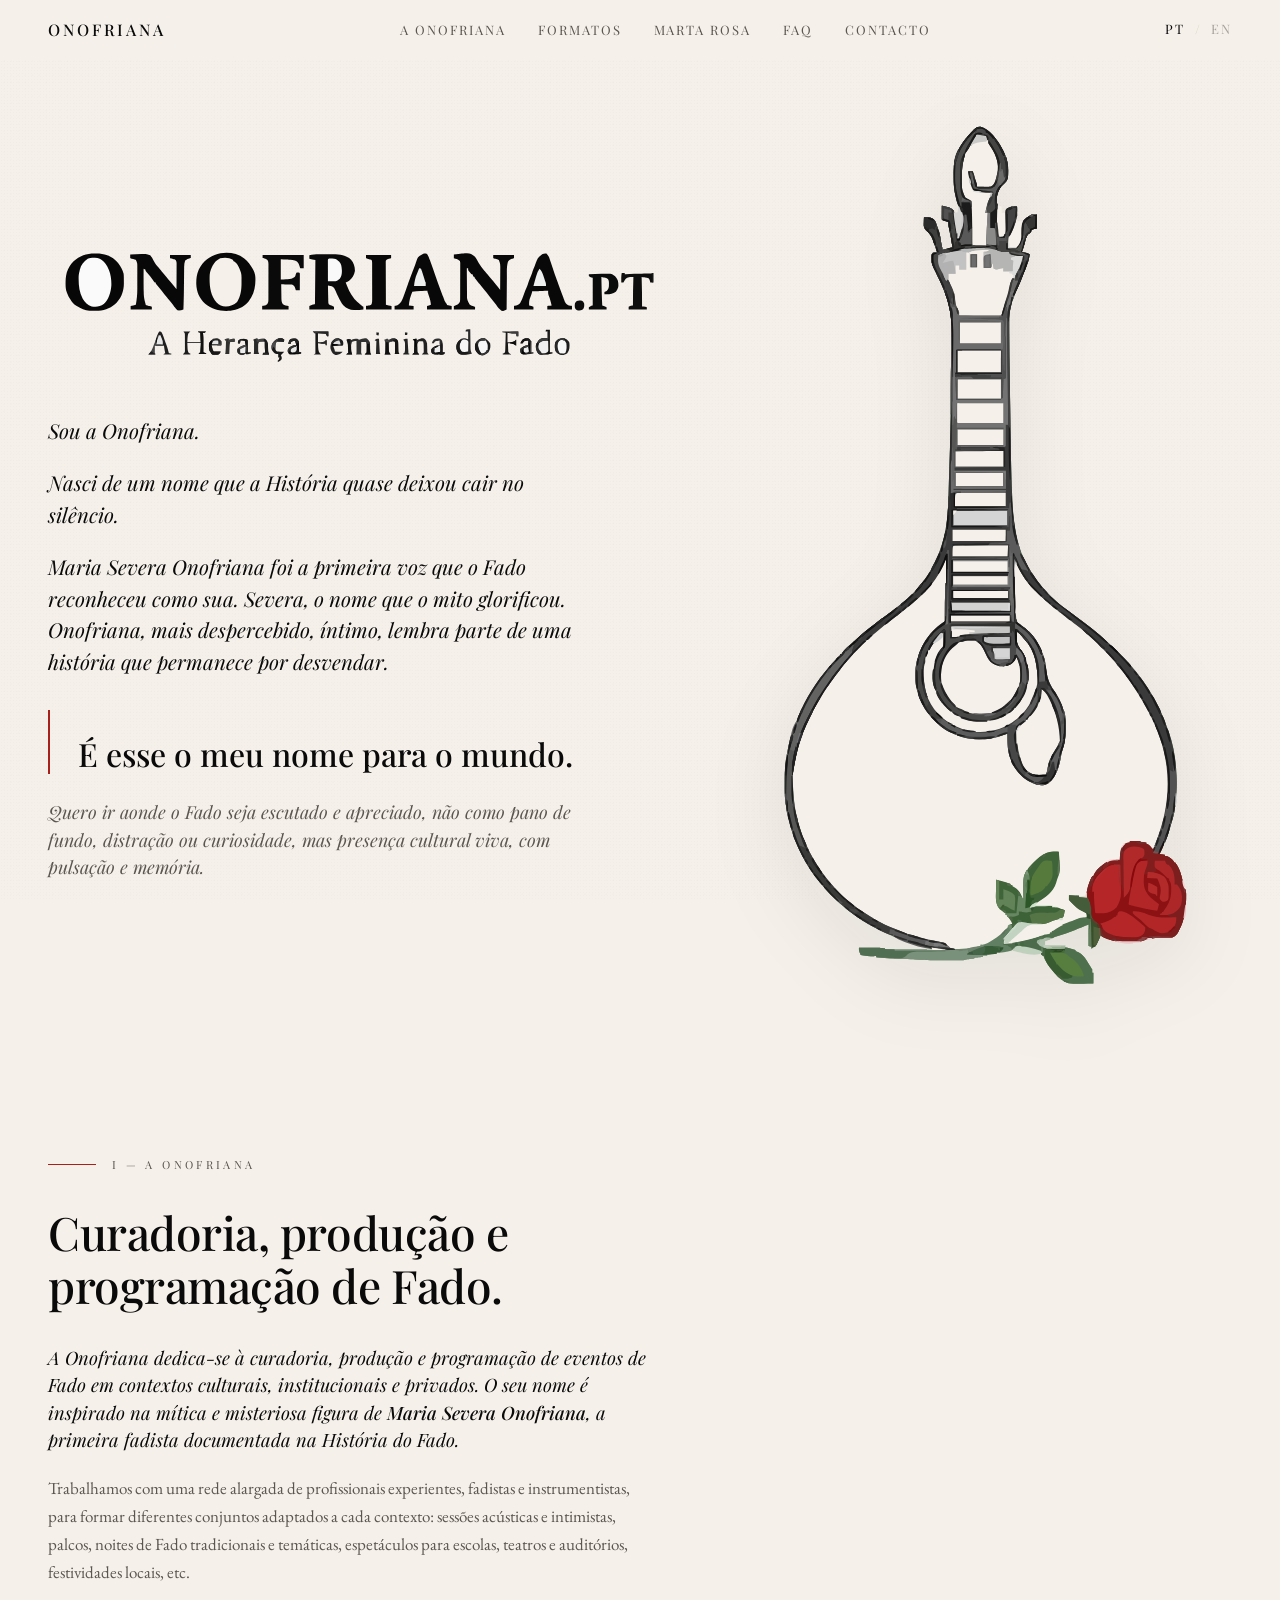
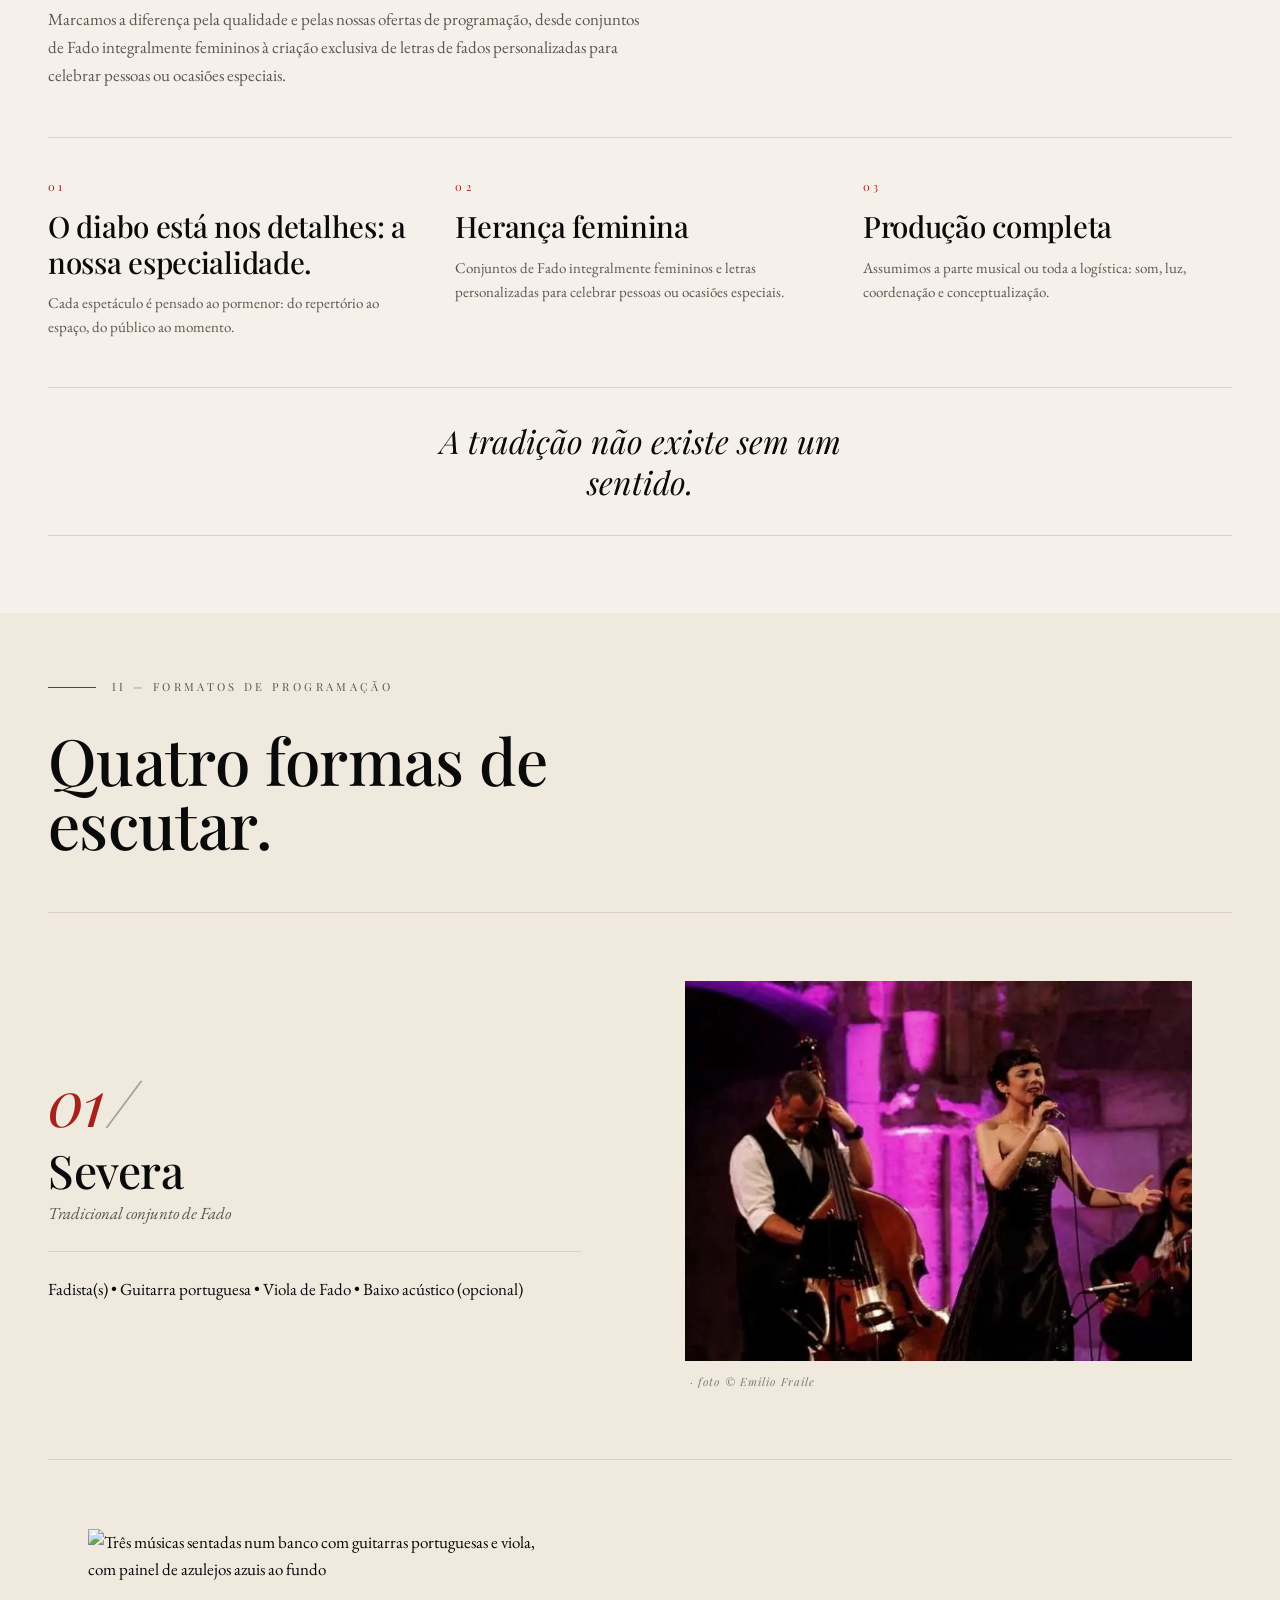
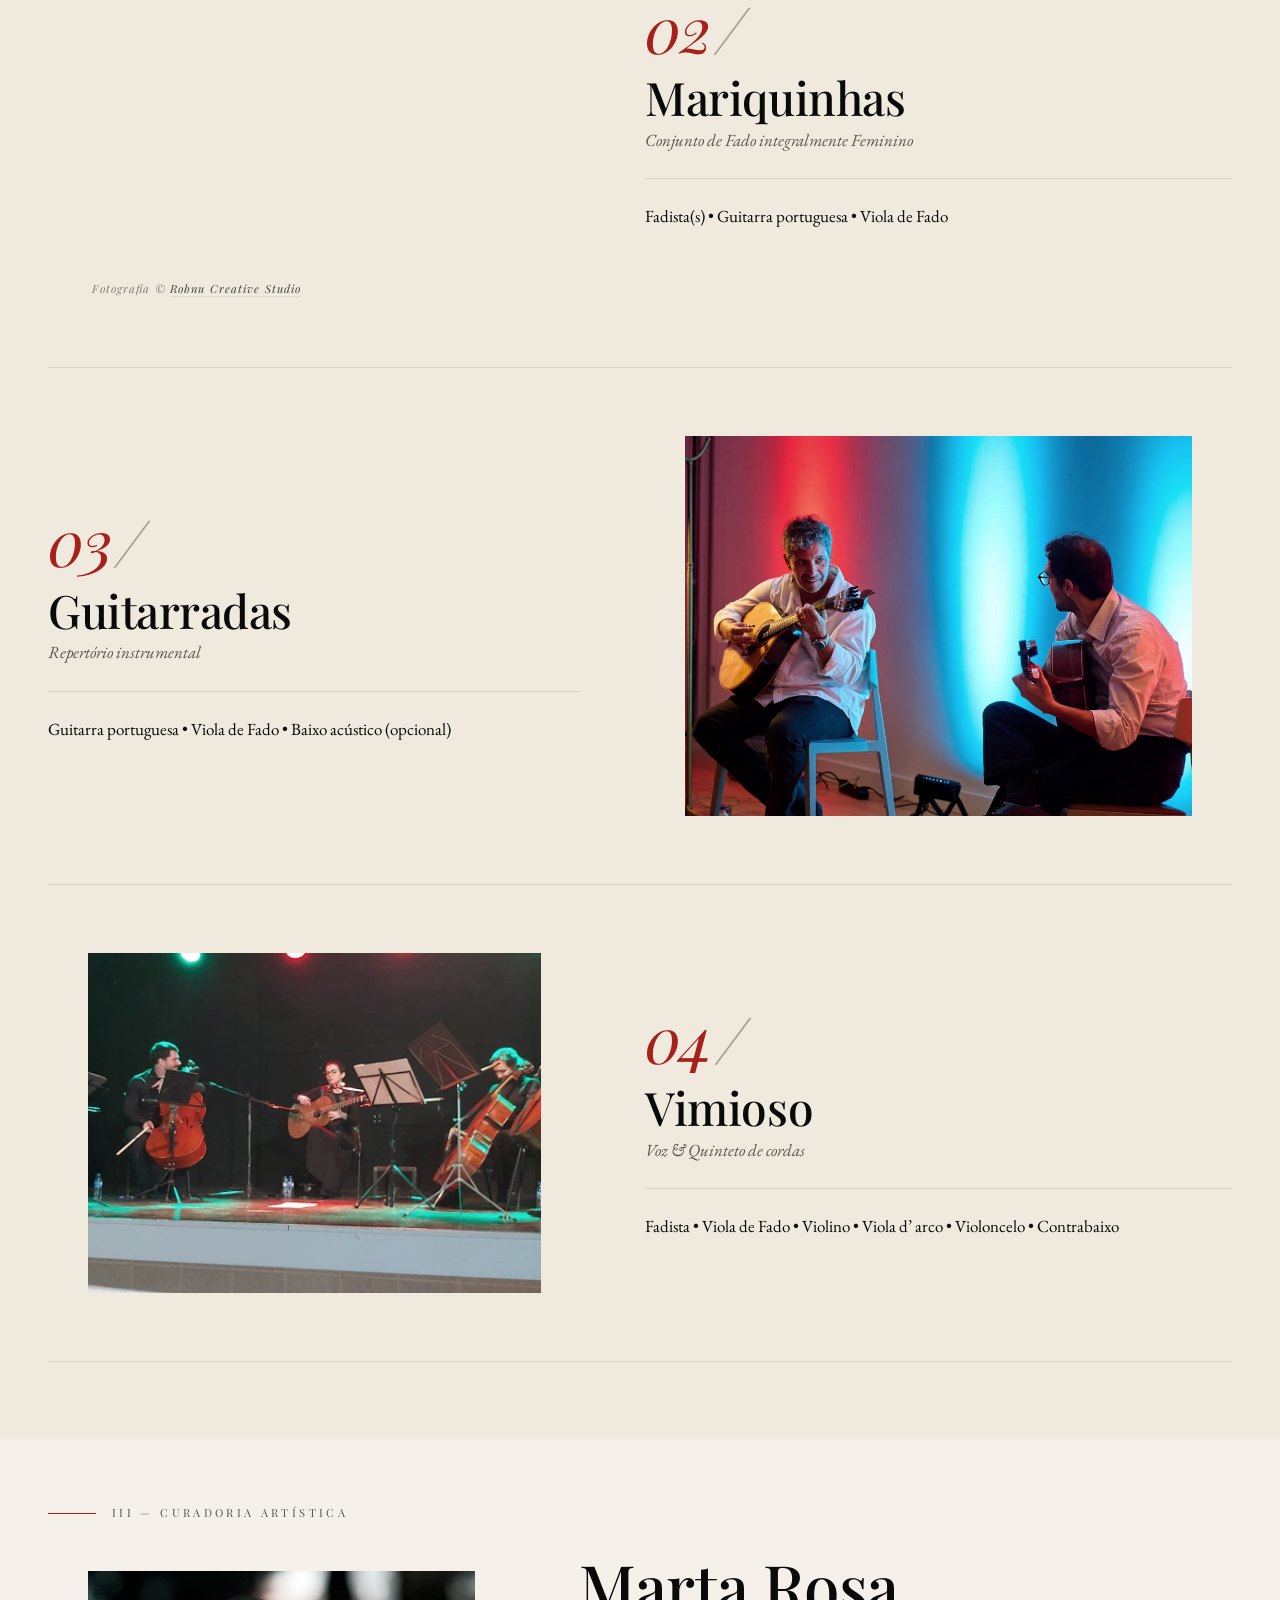
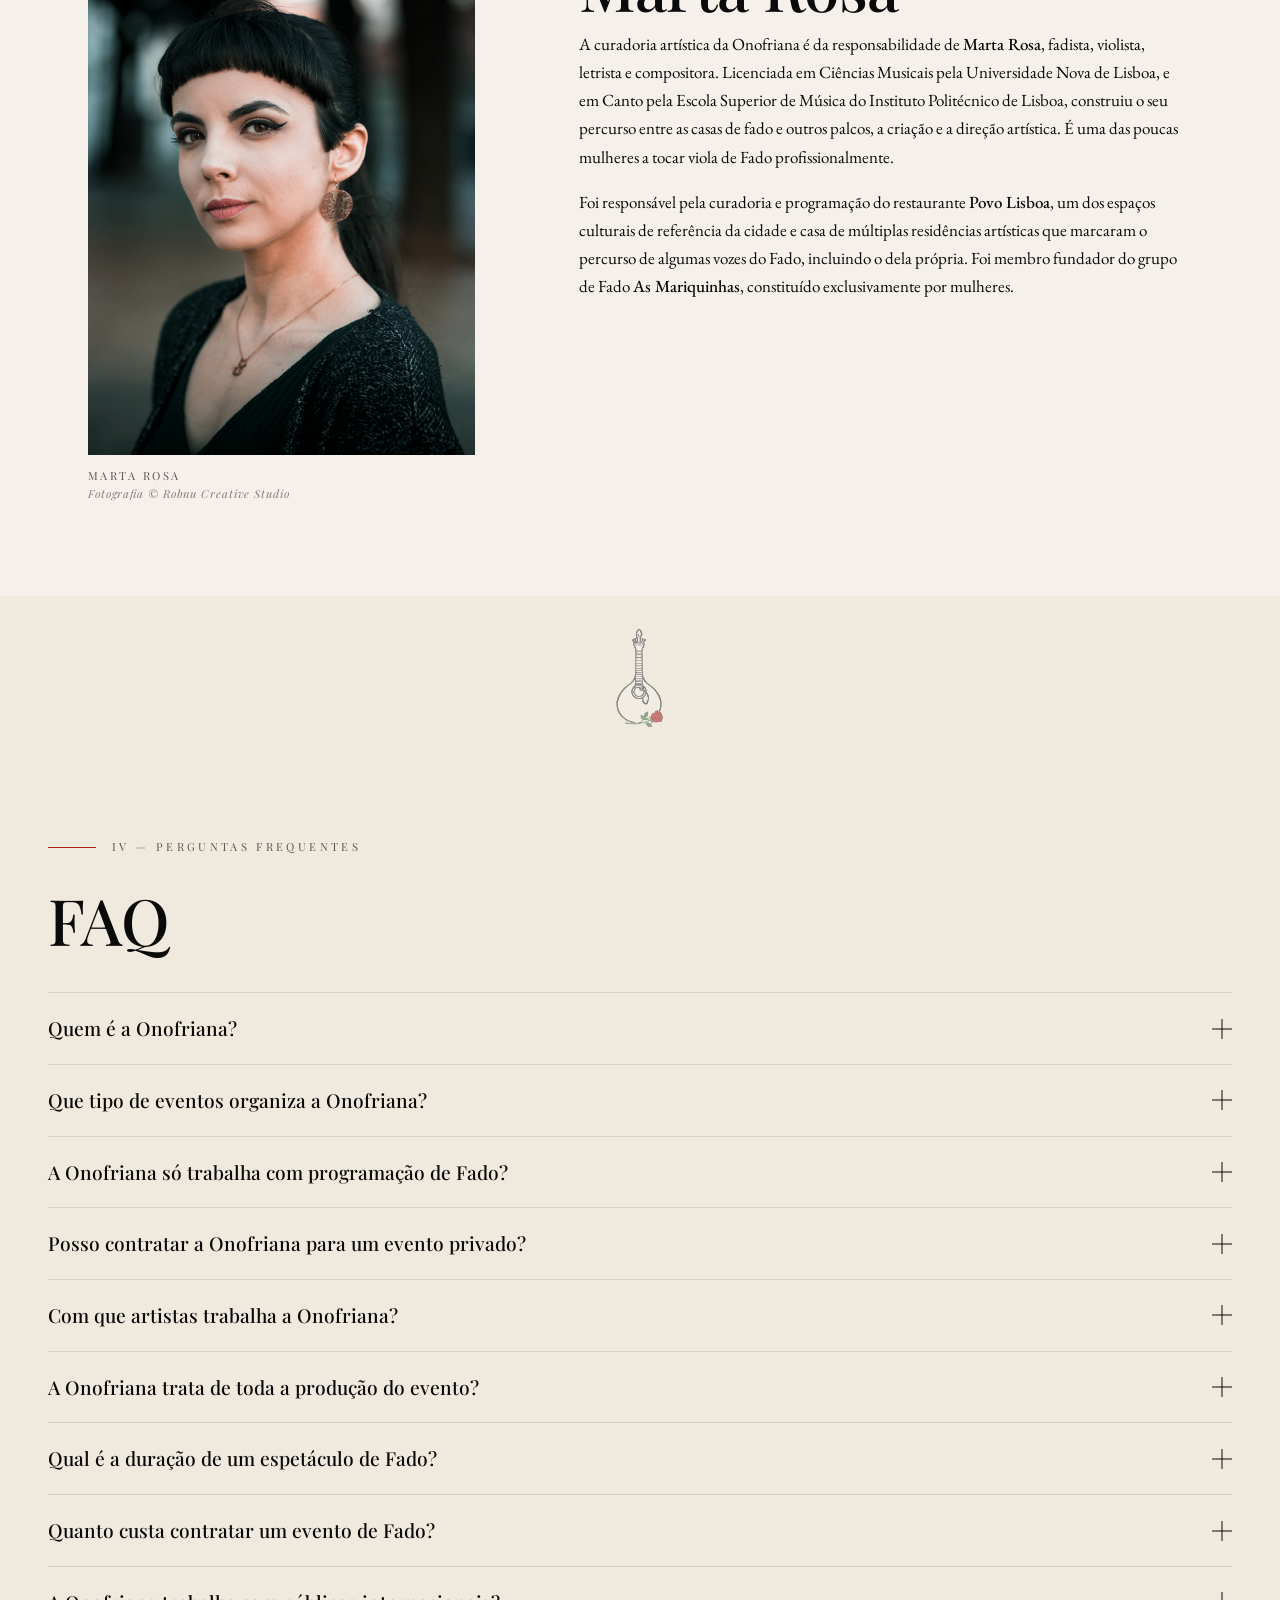
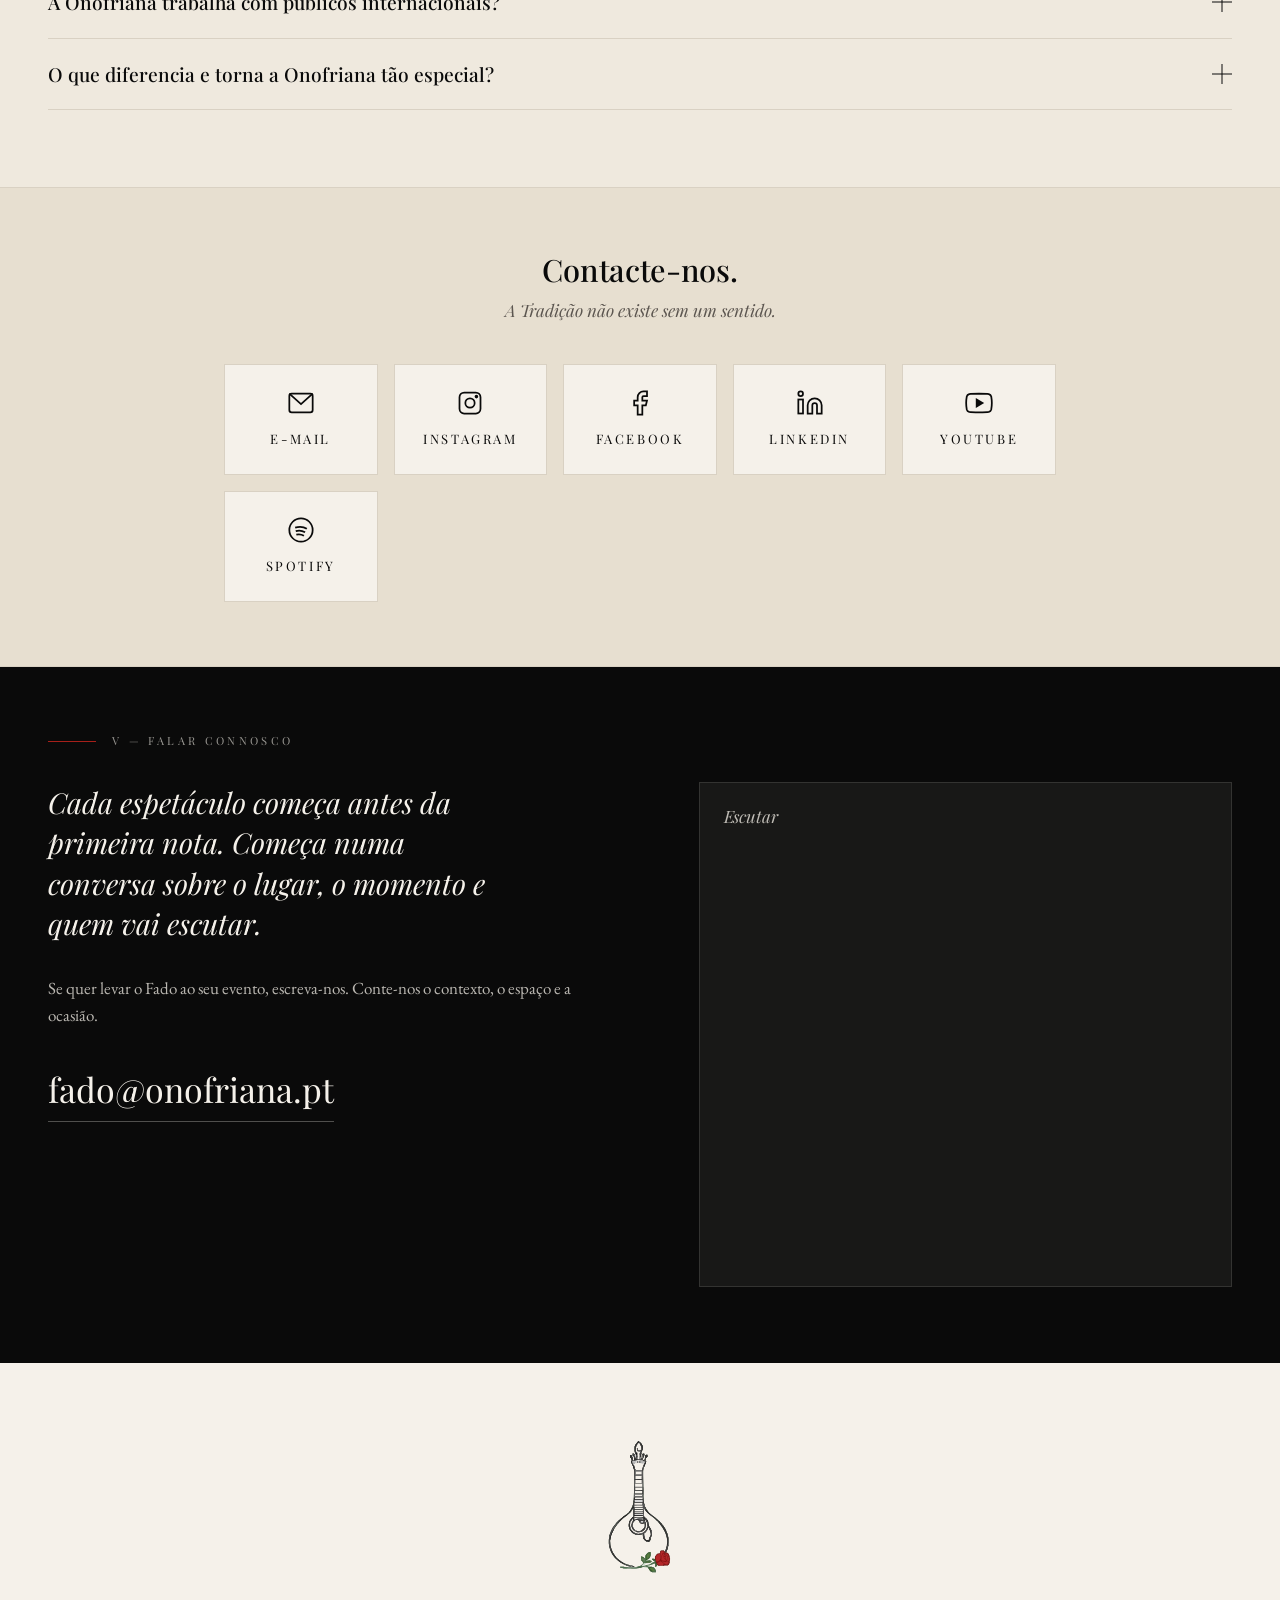
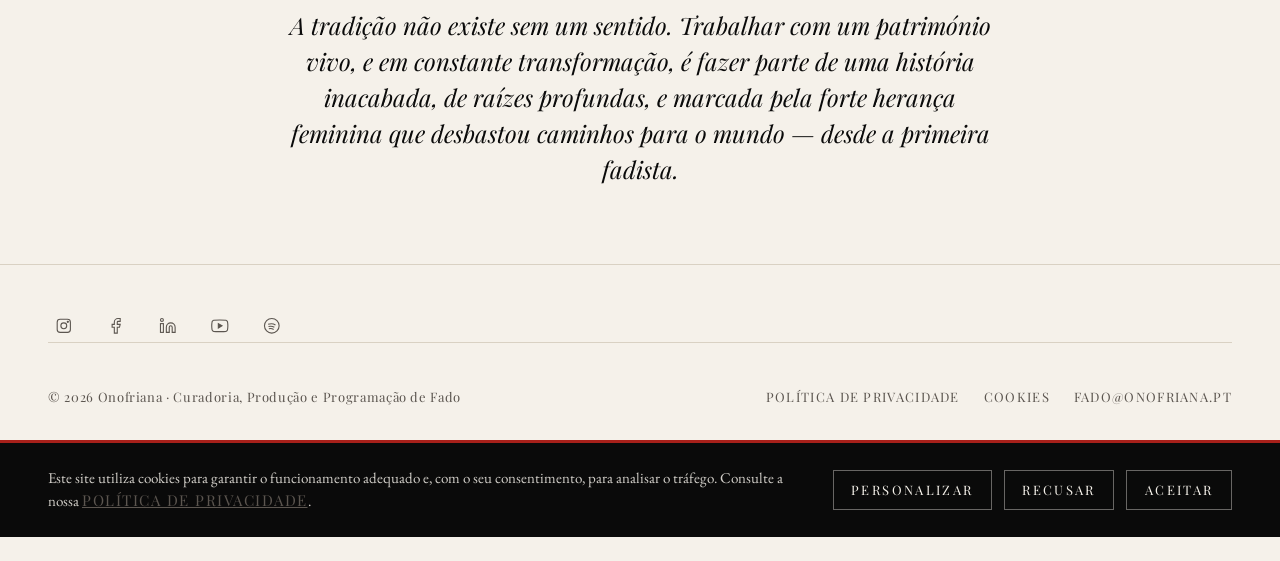
==== commit da783dfc: "Update index.html" ====
--- a/index.html
+++ b/index.html
@@ -329,7 +329,7 @@
     <rect x="2" y="4" width="20" height="16" rx="2"/>
     <polyline points="2,4 12,13 22,4"/>
   </svg>
-  Correio Eletrónico
+  E-Mail
 </a></li>
           <li><a href="https://instagram.com/onofriana" target="_blank" rel="noopener" aria-label="Instagram (abre em nova janela)">
             <svg viewBox="0 0 24 24" fill="none" stroke="currentColor" stroke-width="1.5" aria-hidden="true">
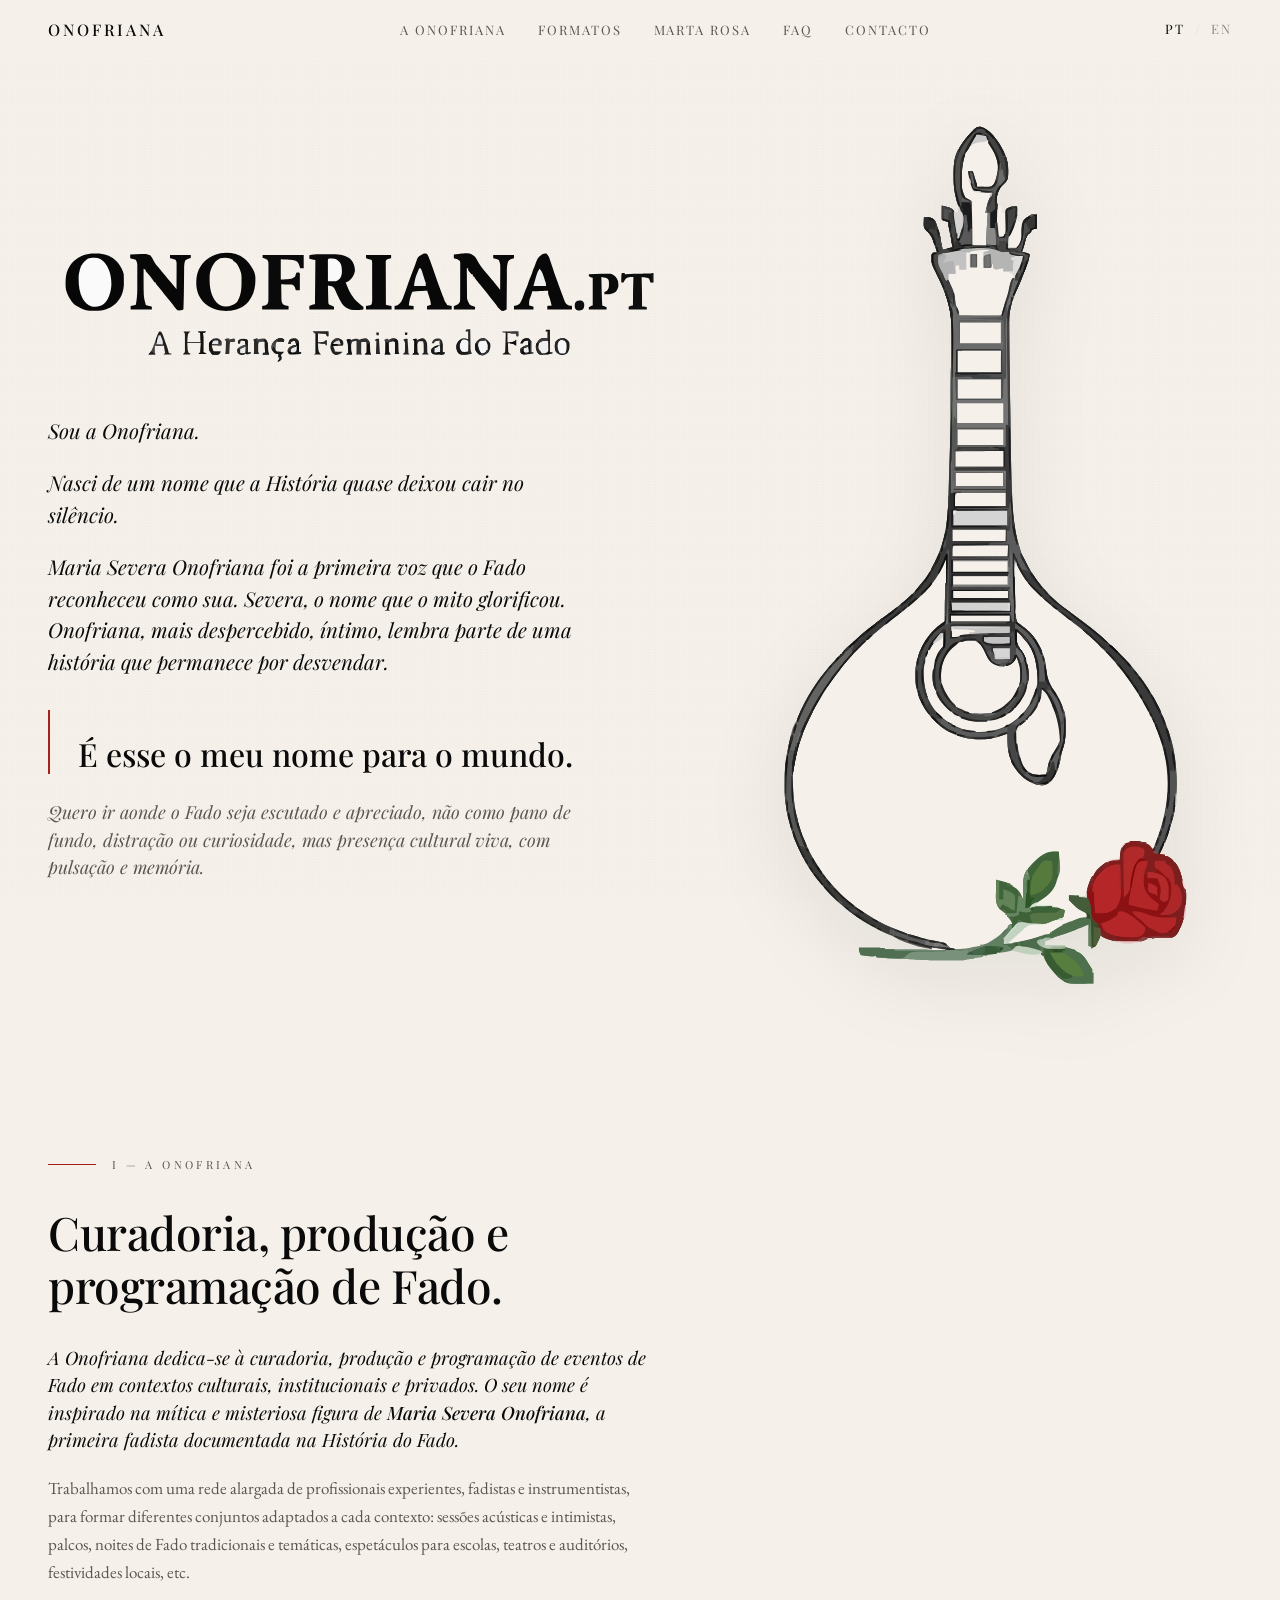
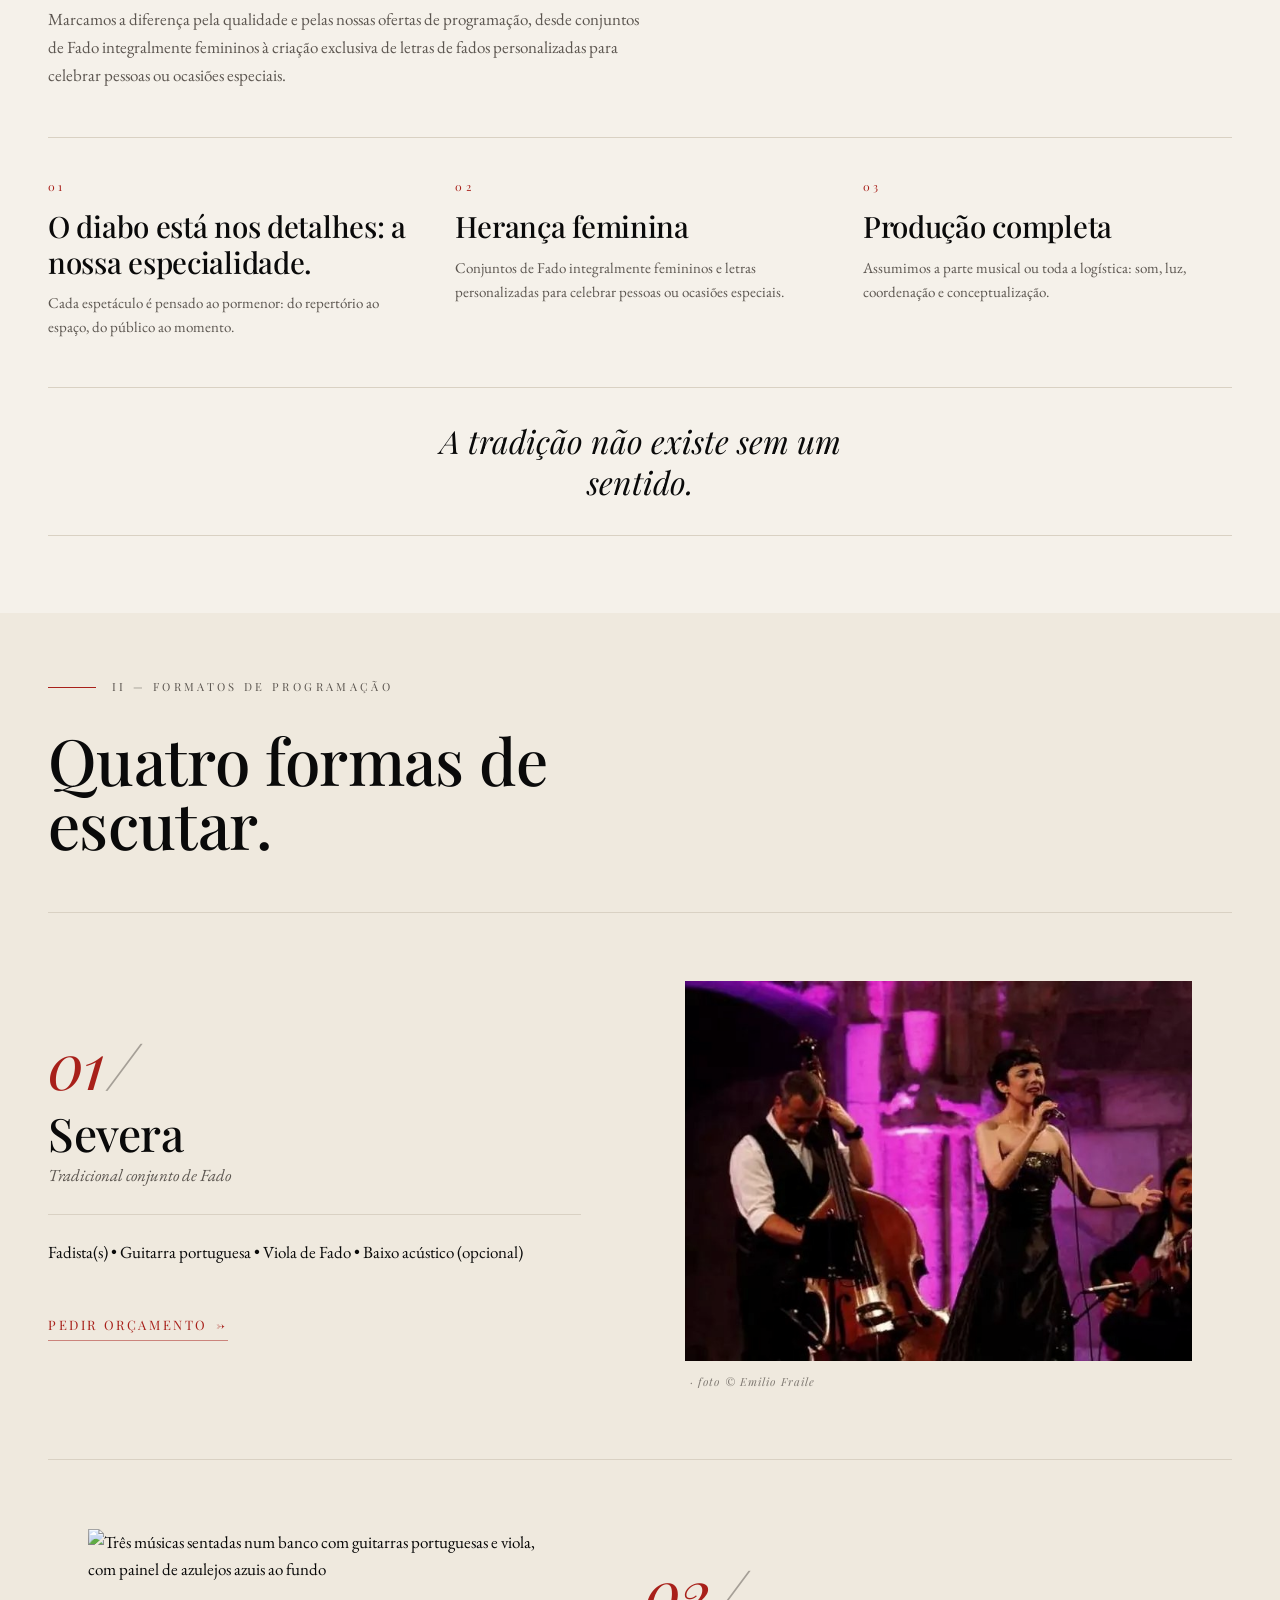
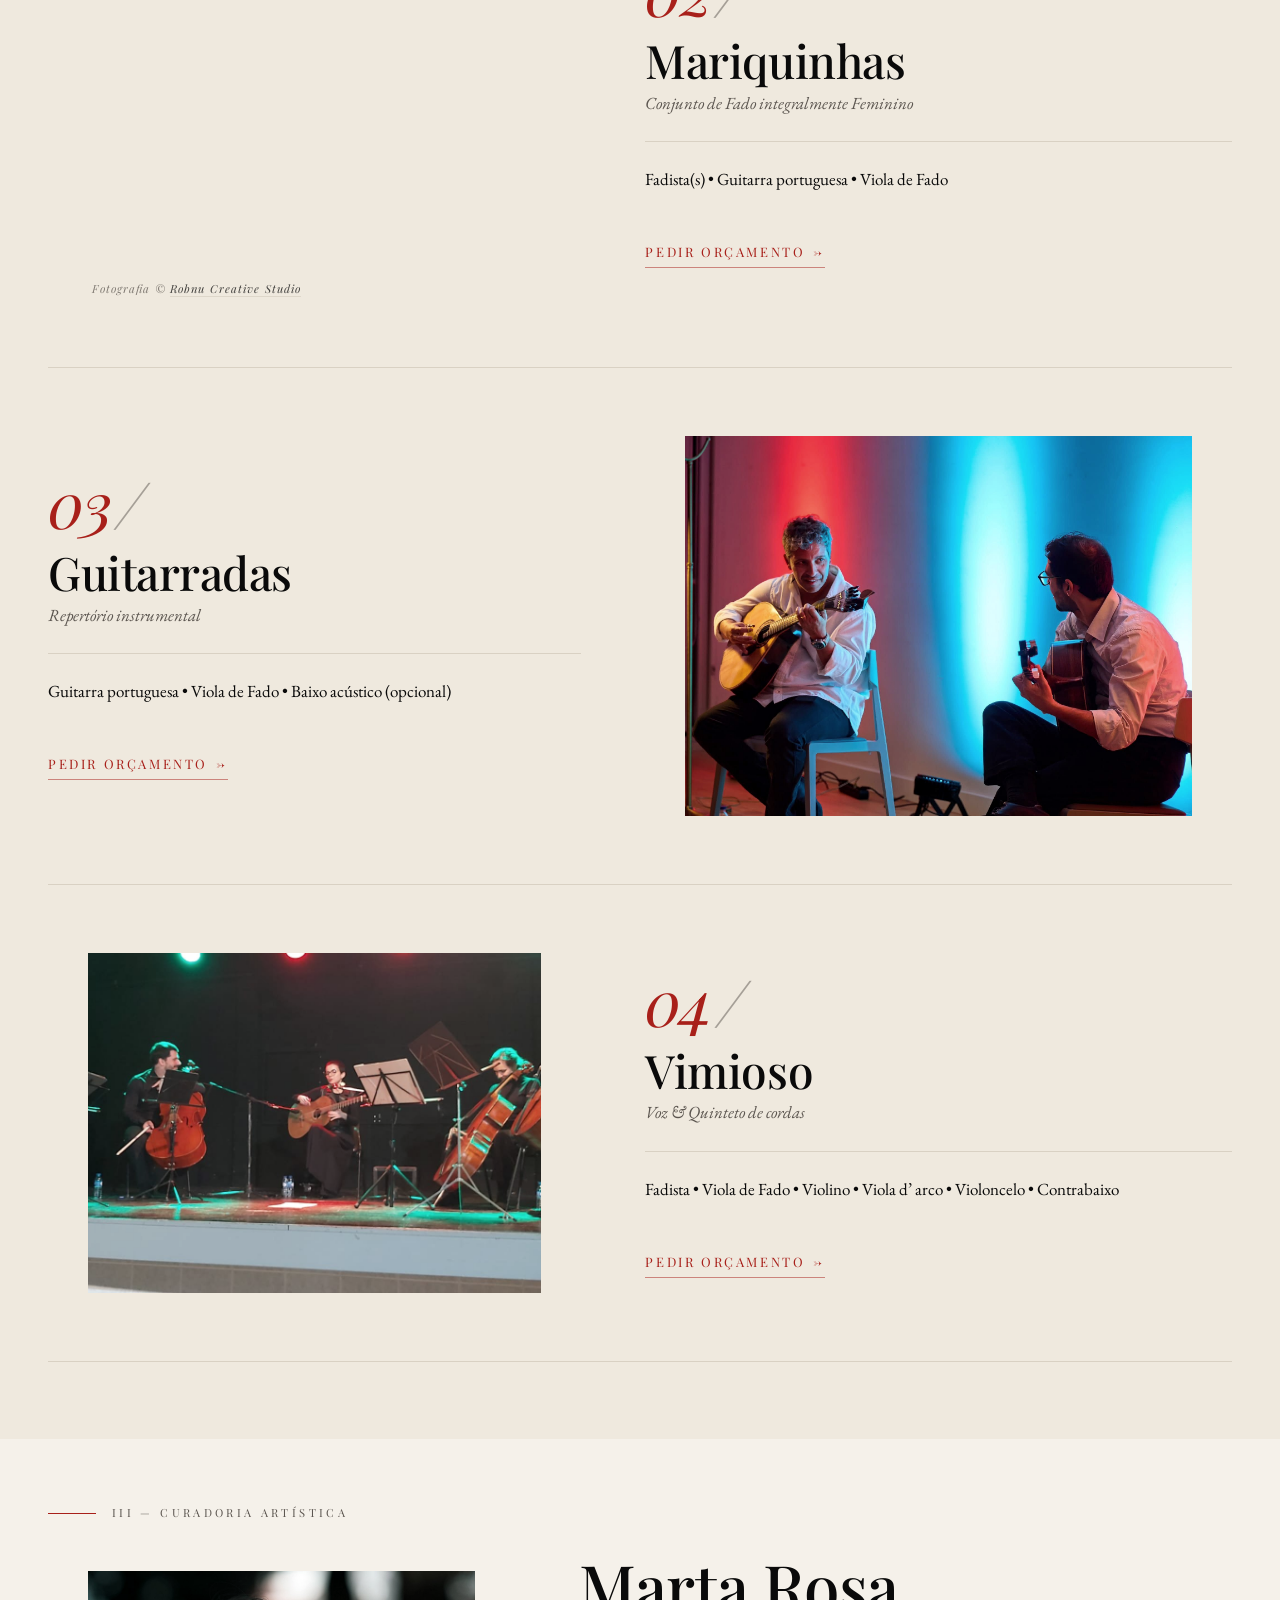
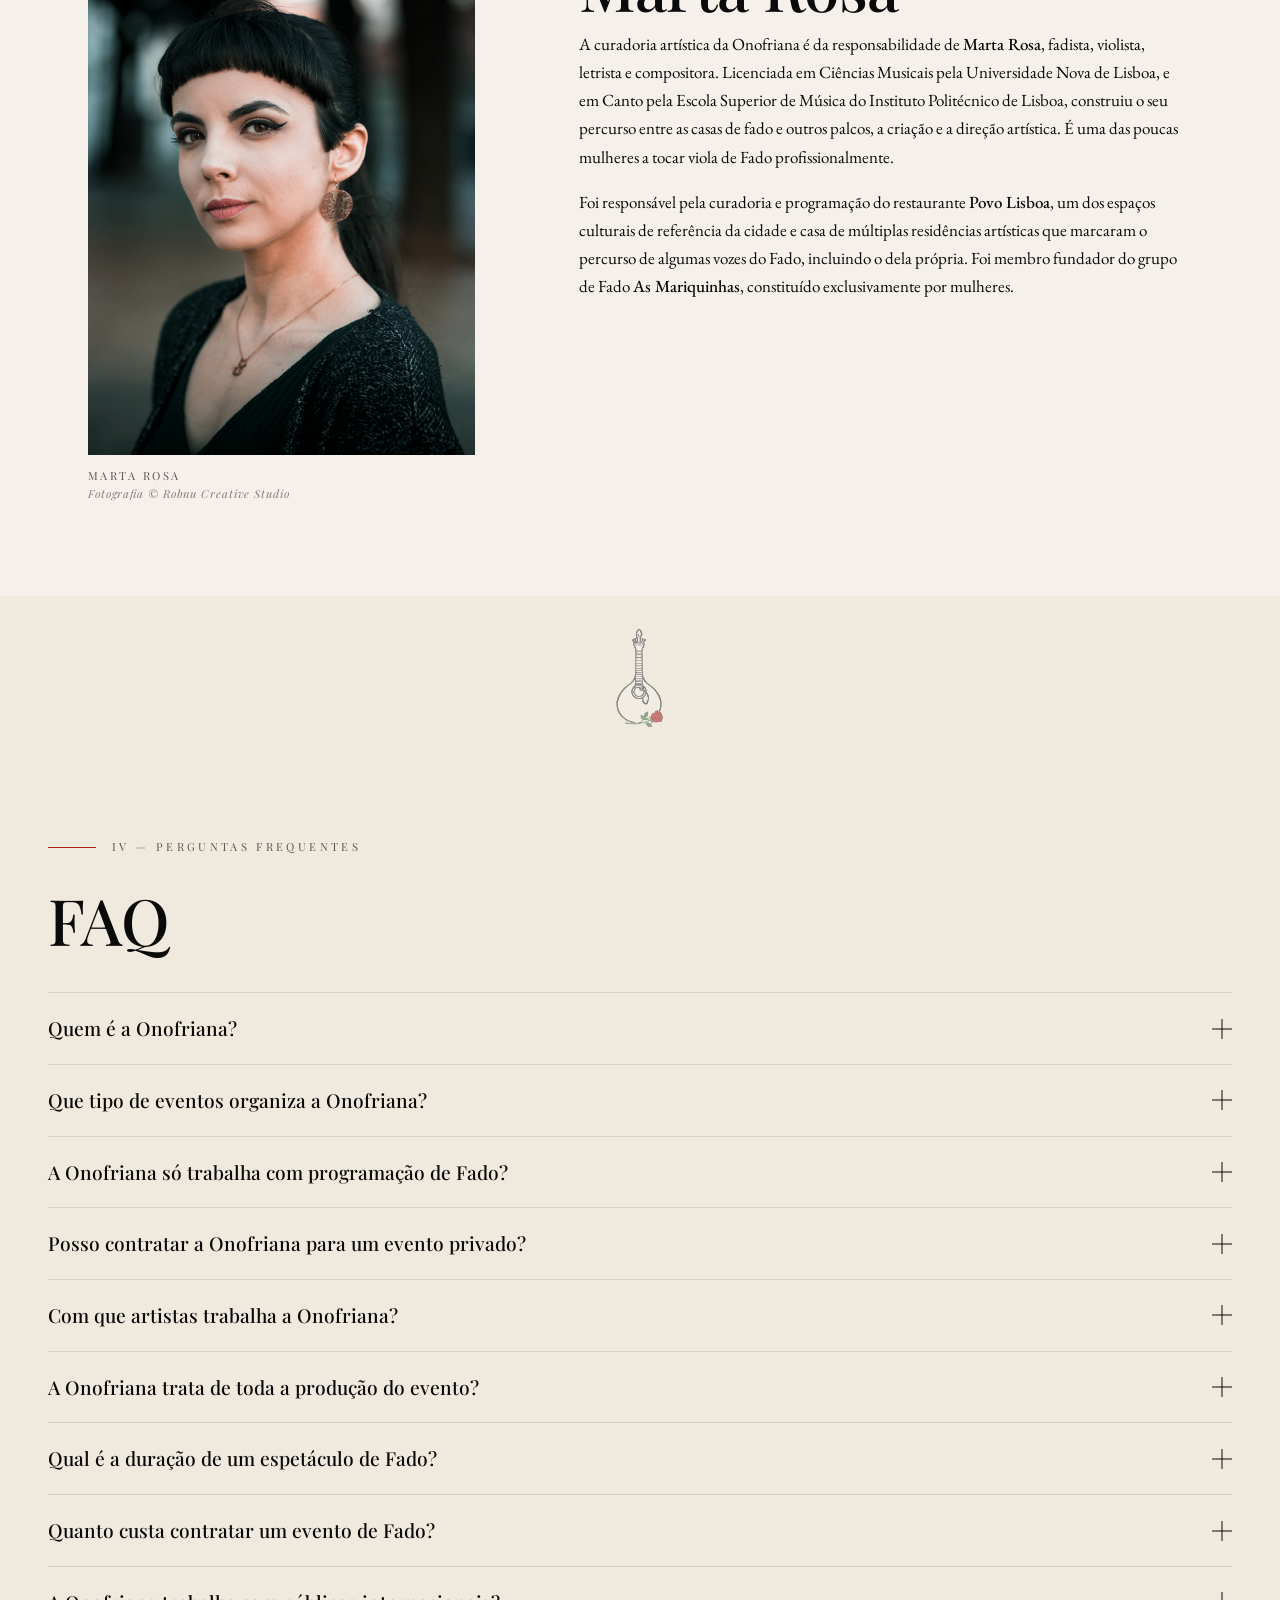
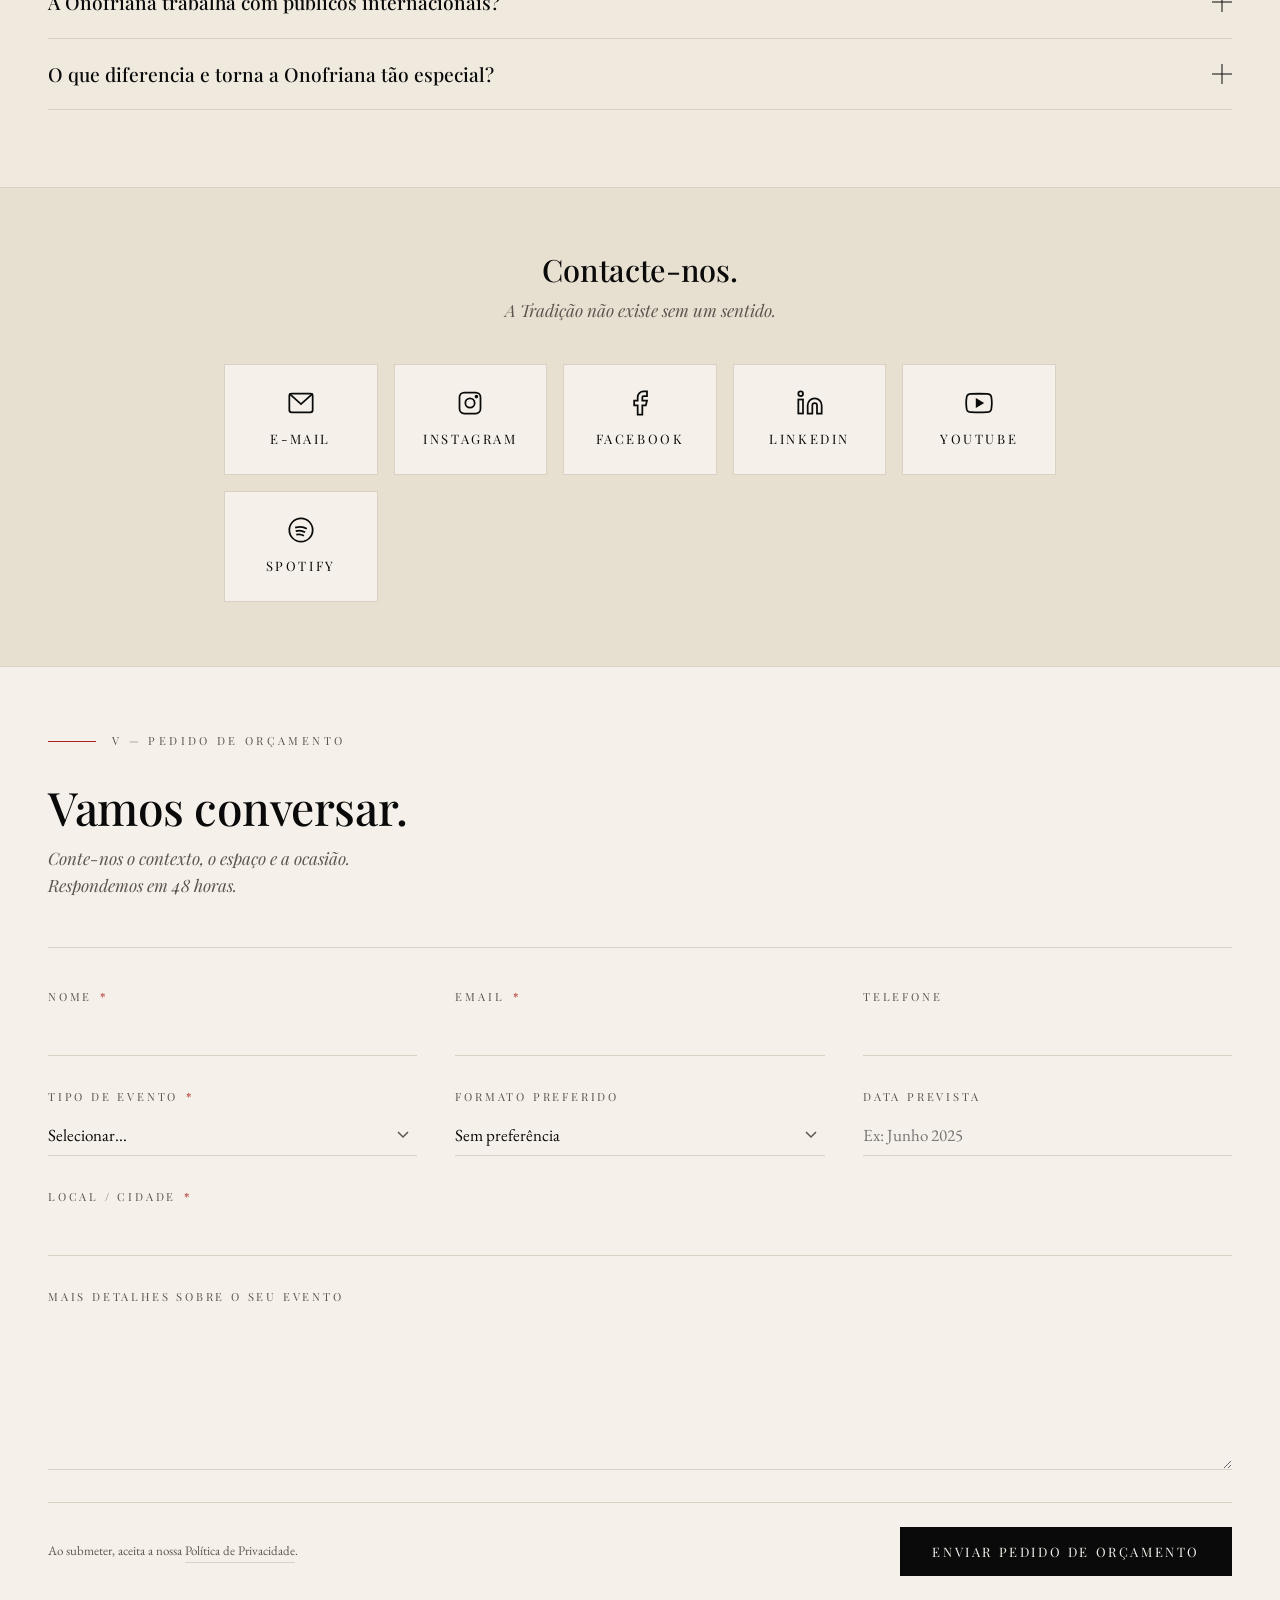
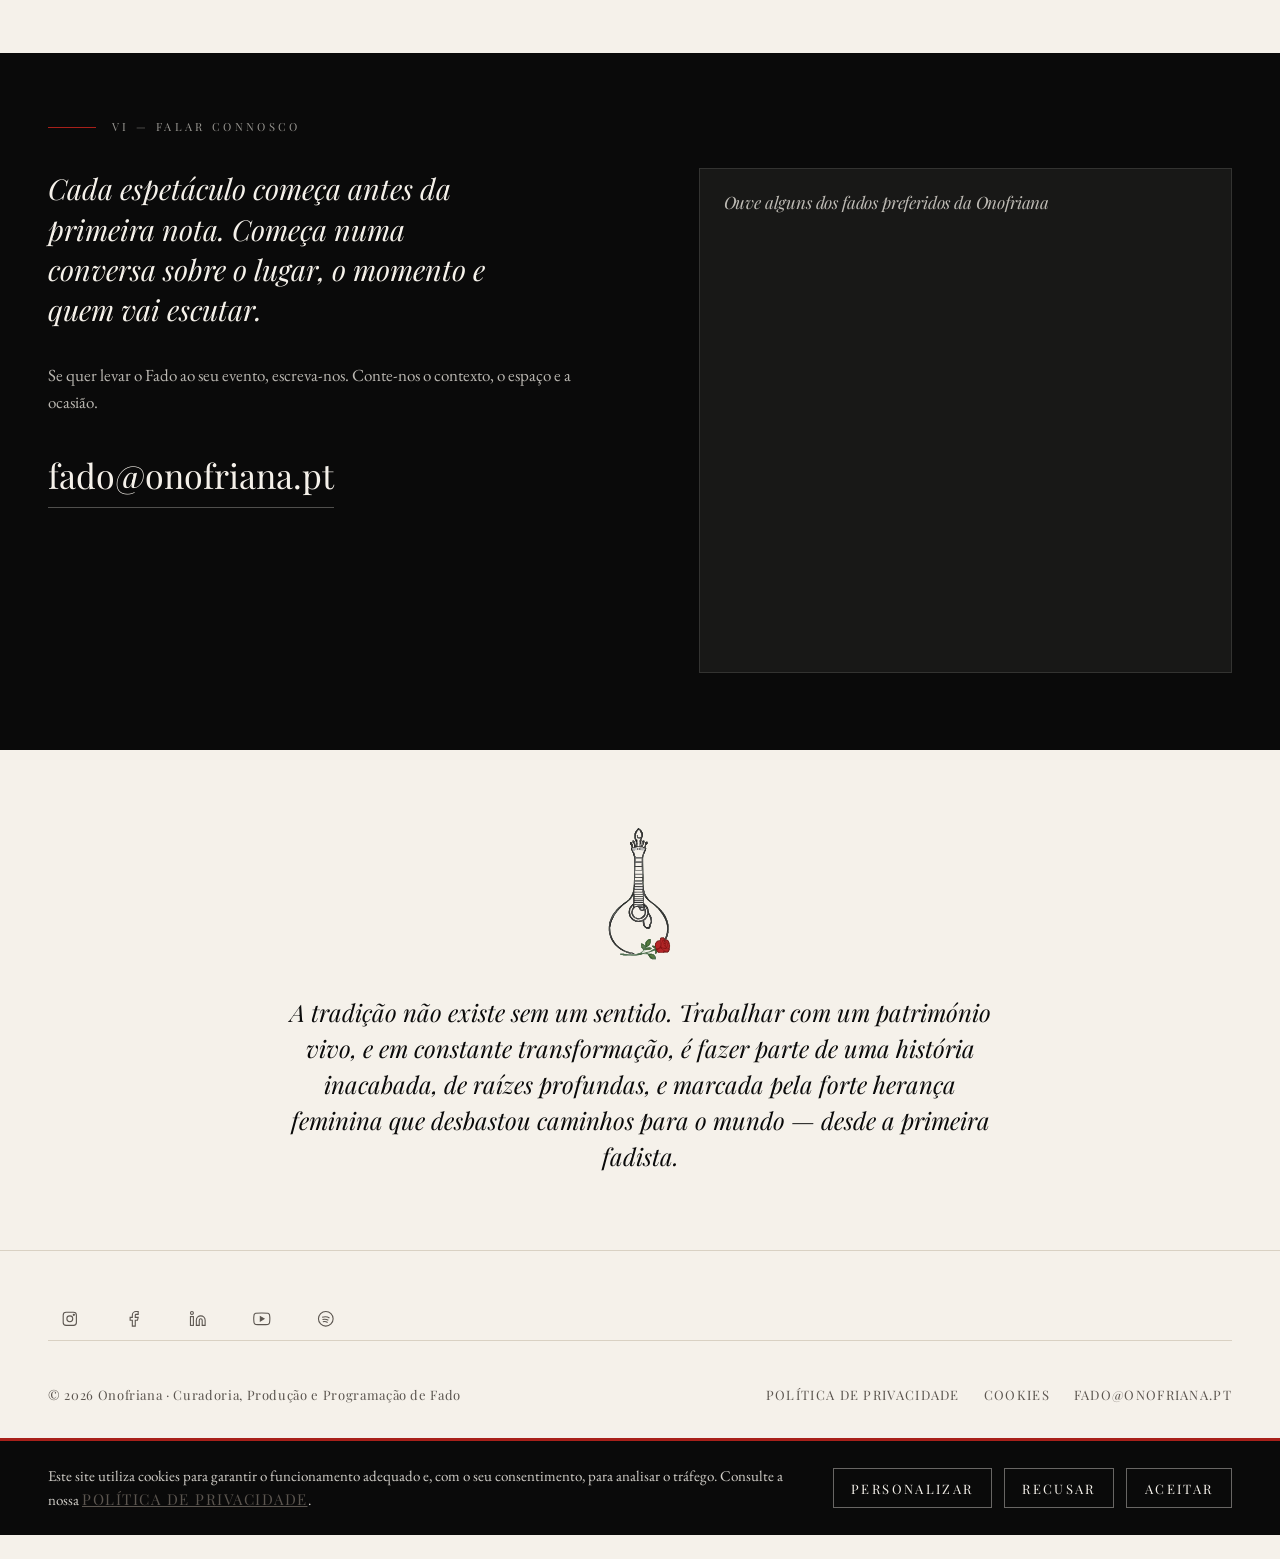
==== commit 2ce729f7: "Adiciona formulário de orçamento, GA4, schemas e melhorias de conversão - Ativa Google Analytics 4 (" ====
--- a/index.html
+++ b/index.html
@@ -36,6 +36,9 @@
   <link rel="apple-touch-icon" sizes="180x180" href="/apple-touch-icon.png" />
   <meta name="apple-mobile-web-app-title" content="Onofriana" />
   <link rel="manifest" href="/site.webmanifest" />
+
+  <link rel="preload" href="svg/guitarra.svg" as="image" type="image/svg+xml" />
+  <link rel="preload" href="svg/logo.svg" as="image" type="image/svg+xml" />
 
   <link rel="preconnect" href="https://fonts.googleapis.com">
   <link rel="preconnect" href="https://fonts.gstatic.com" crossorigin>
@@ -60,13 +63,13 @@
     gtag('set', 'ads_data_redaction', true);
   </script>
 
-  <!-- TODO: Google Analytics 4 — ativar quando tiver o ID
-  <script async src="https://www.googletagmanager.com/gtag/js?id=G-XXXXXXXXXX"></script>
+  <!-- Google Analytics 4 -->
+  <script async src="https://www.googletagmanager.com/gtag/js?id=G-LRL8WTN2XQ"></script>
   <script>
     gtag('js', new Date());
-    gtag('config', 'G-XXXXXXXXXX', { 'anonymize_ip': true });
+    gtag('config', 'G-LRL8WTN2XQ', { 'anonymize_ip': true });
+    gtag('config', 'GT-NSS6PXTF');
   </script>
-  -->
 
   <script type="application/ld+json">
   {
@@ -97,7 +100,7 @@
     "sameAs": [
       "https://instagram.com/onofriana",
       "https://facebook.com/onofriana",
-      "https://linkedin.com/in/onofriana",
+      "https://linkedin.com/company/onofriana",
       "https://youtube.com/@onofriana",
       "https://open.spotify.com/playlist/7pUqSEz0ieKmzi5ORtAcP2"
     ]
@@ -126,6 +129,67 @@
   <script type="application/ld+json">
   { "@context": "https://schema.org", "@type": "WebSite", "name": "Onofriana", "url": "https://onofriana.pt/", "inLanguage": "pt-PT" }
   </script>
+
+  <script type="application/ld+json">
+  {
+    "@context": "https://schema.org",
+    "@type": "Person",
+    "name": "Marta Rosa",
+    "jobTitle": "Curadora artística, fadista, violista, letrista e compositora",
+    "description": "Responsável pela curadoria artística da Onofriana. Fadista, violista, letrista e compositora. Licenciada em Ciências Musicais pela Universidade Nova de Lisboa e em Canto pela Escola Superior de Música do Instituto Politécnico de Lisboa. Uma das poucas mulheres a tocar viola de Fado profissionalmente.",
+    "image": "https://onofriana.pt/images/marta_rosa.png",
+    "url": "https://onofriana.pt/#marta",
+    "worksFor": { "@type": "Organization", "name": "Onofriana", "url": "https://onofriana.pt/" },
+    "alumniOf": [
+      { "@type": "CollegeOrUniversity", "name": "Universidade Nova de Lisboa" },
+      { "@type": "CollegeOrUniversity", "name": "Escola Superior de Música do Instituto Politécnico de Lisboa" }
+    ]
+  }
+  </script>
+
+  <script type="application/ld+json">
+  {
+    "@context": "https://schema.org",
+    "@graph": [
+      {
+        "@type": "Service",
+        "name": "Severa — Tradicional Conjunto de Fado",
+        "description": "Conjunto tradicional de Fado composto por fadista, guitarra portuguesa, viola de fado e baixo acústico (opcional). Ideal para eventos culturais, casamentos, hotéis e eventos corporativos em Portugal.",
+        "provider": { "@type": "Organization", "name": "Onofriana", "url": "https://onofriana.pt/" },
+        "serviceType": "Espetáculo de Fado",
+        "areaServed": { "@type": "Country", "name": "Portugal" },
+        "url": "https://onofriana.pt/#severa"
+      },
+      {
+        "@type": "Service",
+        "name": "Mariquinhas — Conjunto de Fado Integralmente Feminino",
+        "description": "Conjunto de Fado integralmente feminino: fadista, guitarra portuguesa e viola de fado. Uma especialidade única da Onofriana, inspirada na herança feminina do Fado.",
+        "provider": { "@type": "Organization", "name": "Onofriana", "url": "https://onofriana.pt/" },
+        "serviceType": "Espetáculo de Fado",
+        "areaServed": { "@type": "Country", "name": "Portugal" },
+        "url": "https://onofriana.pt/#mariquinhas"
+      },
+      {
+        "@type": "Service",
+        "name": "Guitarradas — Repertório Instrumental de Fado",
+        "description": "Formato instrumental com guitarra portuguesa, viola de fado e baixo acústico (opcional). Ideal para ambientes intimistas, cocktails e recepções.",
+        "provider": { "@type": "Organization", "name": "Onofriana", "url": "https://onofriana.pt/" },
+        "serviceType": "Espetáculo de Fado",
+        "areaServed": { "@type": "Country", "name": "Portugal" },
+        "url": "https://onofriana.pt/#guitarradas"
+      },
+      {
+        "@type": "Service",
+        "name": "Vimioso — Voz e Quinteto de Cordas",
+        "description": "Formato camerístico com fadista acompanhada por quinteto de cordas: viola de fado, violino, viola d'arco, violoncelo e contrabaixo. Para palcos e eventos de prestígio.",
+        "provider": { "@type": "Organization", "name": "Onofriana", "url": "https://onofriana.pt/" },
+        "serviceType": "Espetáculo de Fado",
+        "areaServed": { "@type": "Country", "name": "Portugal" },
+        "url": "https://onofriana.pt/#vimioso"
+      }
+    ]
+  }
+  </script>
 </head>
 <body>
 
@@ -140,12 +204,12 @@
         <li><a href="#formats">Formatos</a></li>
         <li><a href="#marta">Marta Rosa</a></li>
         <li><a href="#faq">FAQ</a></li>
-        <li><a href="#contact">Contacto</a></li>
+        <li><a href="#orcamento">Contacto</a></li>
       </ul>
       <div class="nav__lang" role="group" aria-label="Selecionar idioma">
         <button class="is-active" aria-current="true" aria-label="Português (selecionado)">PT</button>
         <span class="sep" aria-hidden="true">/</span>
-        <button disabled aria-label="English — em breve">EN</button>
+        <button disabled aria-label="English — em breve" title="Em breve">EN</button>
       </div>
     </div>
   </nav>
@@ -222,6 +286,7 @@
             <h3 class="format__name">Severa</h3>
             <p class="format__tag">Tradicional conjunto de Fado</p>
             <p class="format__desc">Fadista(s) • Guitarra portuguesa • Viola de Fado • Baixo acústico (opcional)</p>
+            <a href="#orcamento" class="format__cta" data-format="Severa — Conjunto Tradicional">Pedir orçamento</a>
           </div>
           <figure class="format__media">
             <img src="images/formacaosevera.png" alt="Fadista em palco, acompanhada por contrabaixo e guitarra portuguesa" loading="lazy" width="1200" height="900" />
@@ -235,7 +300,7 @@
             <h3 class="format__name">Mariquinhas</h3>
             <p class="format__tag">Conjunto de Fado integralmente Feminino</p>
             <p class="format__desc">Fadista(s) • Guitarra portuguesa • Viola de Fado</p>
-
+            <a href="#orcamento" class="format__cta" data-format="Mariquinhas — Conjunto Feminino">Pedir orçamento</a>
           </div>
           <figure class="format__media">
             <img src="images/formacaomariquinhas.png" alt="Três músicas sentadas num banco com guitarras portuguesas e viola, com painel de azulejos azuis ao fundo" loading="lazy" width="1200" height="900" />
@@ -249,6 +314,7 @@
             <h3 class="format__name">Guitarradas</h3>
             <p class="format__tag">Repertório instrumental</p>
             <p class="format__desc">Guitarra portuguesa • Viola de Fado • Baixo acústico (opcional)</p>
+            <a href="#orcamento" class="format__cta" data-format="Guitarradas — Instrumental">Pedir orçamento</a>
           </div>
           <figure class="format__media">
             <img src="images/formacaoguitarradas.png" alt="Dois guitarristas em diálogo instrumental sob iluminação vermelha e azul" loading="lazy" width="1200" height="900" />
@@ -261,6 +327,7 @@
             <h3 class="format__name">Vimioso</h3>
             <p class="format__tag">Voz &amp; Quinteto de cordas</p>
             <p class="format__desc">Fadista • Viola de Fado • Violino • Viola d’ arco • Violoncelo • Contrabaixo</p>
+            <a href="#orcamento" class="format__cta" data-format="Vimioso — Voz &amp; Quinteto">Pedir orçamento</a>
           </div>
           <figure class="format__media">
             <img src="images/formacaovimioso.png" alt="Quinteto de cordas em palco sob iluminação cénica verde e vermelha" loading="lazy" width="1200" height="900" />
@@ -341,7 +408,7 @@
               <path d="M18 2h-3a5 5 0 0 0-5 5v3H7v4h3v8h4v-8h3l1-4h-4V7a1 1 0 0 1 1-1h3z"/>
             </svg>Facebook
           </a></li>
-          <li><a href="https://linkedin.com/in/onofriana" target="_blank" rel="noopener" aria-label="LinkedIn (abre em nova janela)">
+          <li><a href="https://linkedin.com/company/onofriana" target="_blank" rel="noopener" aria-label="LinkedIn (abre em nova janela)">
             <svg viewBox="0 0 24 24" fill="none" stroke="currentColor" stroke-width="1.5" aria-hidden="true">
               <path d="M16 8a6 6 0 0 1 6 6v7h-4v-7a2 2 0 0 0-4 0v7h-4v-7a6 6 0 0 1 6-6z"/><rect x="2" y="9" width="4" height="12"/><circle cx="4" cy="4" r="2"/>
             </svg>LinkedIn
@@ -360,9 +427,79 @@
       </div>
     </section>
 
+    <section class="quote-section" id="orcamento" aria-labelledby="orcamento-title">
+      <div class="wrap">
+        <div class="eyebrow reveal">V — Pedido de Orçamento</div>
+        <h2 class="quote-section__title reveal" id="orcamento-title">Vamos conversar.</h2>
+        <p class="quote-section__lead reveal">Conte-nos o contexto, o espaço e a ocasião.<br>Respondemos em 48 horas.</p>
+
+        <form class="quote-form reveal" id="quoteForm"
+              action="https://formspree.io/f/SUBSTITUA_PELO_SEU_ID"
+              method="POST" novalidate>
+          <input type="hidden" name="_subject" value="Pedido de Orçamento — Onofriana" />
+          <div class="quote-form__grid">
+            <div class="quote-form__field">
+              <label for="qf-name">Nome <abbr title="obrigatório" aria-label="obrigatório">*</abbr></label>
+              <input type="text" id="qf-name" name="nome" required autocomplete="name" />
+            </div>
+            <div class="quote-form__field">
+              <label for="qf-email">Email <abbr title="obrigatório" aria-label="obrigatório">*</abbr></label>
+              <input type="email" id="qf-email" name="email" required autocomplete="email" />
+            </div>
+            <div class="quote-form__field">
+              <label for="qf-phone">Telefone</label>
+              <input type="tel" id="qf-phone" name="telefone" autocomplete="tel" />
+            </div>
+            <div class="quote-form__field">
+              <label for="qf-event">Tipo de evento <abbr title="obrigatório" aria-label="obrigatório">*</abbr></label>
+              <select id="qf-event" name="tipo_de_evento" required>
+                <option value="" disabled selected>Selecionar...</option>
+                <option value="Casamento">Casamento</option>
+                <option value="Evento corporativo">Evento Corporativo</option>
+                <option value="Hotel / Restaurante">Hotel / Restaurante</option>
+                <option value="Espaço cultural / Instituição">Espaço Cultural / Instituição</option>
+                <option value="Escola">Escola</option>
+                <option value="Outro">Outro</option>
+              </select>
+            </div>
+            <div class="quote-form__field">
+              <label for="qf-format">Formato preferido</label>
+              <select id="qf-format" name="formato">
+                <option value="Sem preferência">Sem preferência</option>
+                <option value="Severa — Conjunto Tradicional">Severa — Conjunto Tradicional</option>
+                <option value="Mariquinhas — Conjunto Feminino">Mariquinhas — Conjunto Feminino</option>
+                <option value="Guitarradas — Instrumental">Guitarradas — Instrumental</option>
+                <option value="Vimioso — Voz &amp; Quinteto">Vimioso — Voz &amp; Quinteto</option>
+              </select>
+            </div>
+            <div class="quote-form__field">
+              <label for="qf-date">Data prevista</label>
+              <input type="text" id="qf-date" name="data_prevista" placeholder="Ex: Junho 2025" />
+            </div>
+            <div class="quote-form__field quote-form__field--full">
+              <label for="qf-location">Local / Cidade <abbr title="obrigatório" aria-label="obrigatório">*</abbr></label>
+              <input type="text" id="qf-location" name="local" required />
+            </div>
+            <div class="quote-form__field quote-form__field--full">
+              <label for="qf-message">Mais detalhes sobre o seu evento</label>
+              <textarea id="qf-message" name="mensagem" rows="5"></textarea>
+            </div>
+          </div>
+          <div class="quote-form__footer">
+            <p class="quote-form__note">Ao submeter, aceita a nossa <button type="button" class="link" id="openPrivacyFromForm">Política de Privacidade</button>.</p>
+            <button type="submit" class="quote-form__submit">
+              <span class="quote-form__submit-text">Enviar pedido de orçamento</span>
+              <span class="quote-form__submit-loading" hidden>A enviar…</span>
+            </button>
+          </div>
+          <div class="quote-form__feedback" role="alert" aria-live="polite" hidden></div>
+        </form>
+      </div>
+    </section>
+
     <section class="contact" id="contact" aria-labelledby="contact-title">
       <div class="wrap">
-        <div class="eyebrow reveal">V — Falar Connosco</div>
+        <div class="eyebrow reveal">VI — Falar Connosco</div>
         <h2 class="sr-only" id="contact-title">Contacto</h2>
 
         <div class="contact__grid">
@@ -373,7 +510,7 @@
           </div>
 
           <aside class="contact__spotify reveal" aria-label="Playlist Onofriana no Spotify">
-            <h3>Escutar</h3>
+            <h3>Ouve alguns dos fados preferidos da Onofriana</h3>
             <iframe src="https://open.spotify.com/embed/playlist/7pUqSEz0ieKmzi5ORtAcP2?utm_source=generator&theme=0" width="100%" height="420" frameborder="0" allow="autoplay; clipboard-write; encrypted-media; fullscreen; picture-in-picture" loading="lazy" title="Playlist Onofriana no Spotify"></iframe>
           </aside>
         </div>
@@ -396,7 +533,7 @@
         <ul class="footer__social" aria-label="Redes sociais" style="list-style:none;padding:0;">
           <li><a href="https://instagram.com/onofriana" target="_blank" rel="noopener" aria-label="Instagram"><svg viewBox="0 0 24 24" fill="none" stroke="currentColor" stroke-width="1.5" aria-hidden="true"><rect x="3" y="3" width="18" height="18" rx="4"/><circle cx="12" cy="12" r="4"/><circle cx="17.5" cy="6.5" r="0.8" fill="currentColor"/></svg></a></li>
           <li><a href="https://facebook.com/onofriana" target="_blank" rel="noopener" aria-label="Facebook"><svg viewBox="0 0 24 24" fill="none" stroke="currentColor" stroke-width="1.5" aria-hidden="true"><path d="M18 2h-3a5 5 0 0 0-5 5v3H7v4h3v8h4v-8h3l1-4h-4V7a1 1 0 0 1 1-1h3z"/></svg></a></li>
-          <li><a href="https://linkedin.com/in/onofriana" target="_blank" rel="noopener" aria-label="LinkedIn"><svg viewBox="0 0 24 24" fill="none" stroke="currentColor" stroke-width="1.5" aria-hidden="true"><path d="M16 8a6 6 0 0 1 6 6v7h-4v-7a2 2 0 0 0-4 0v7h-4v-7a6 6 0 0 1 6-6z"/><rect x="2" y="9" width="4" height="12"/><circle cx="4" cy="4" r="2"/></svg></a></li>
+          <li><a href="https://linkedin.com/company/onofriana" target="_blank" rel="noopener" aria-label="LinkedIn"><svg viewBox="0 0 24 24" fill="none" stroke="currentColor" stroke-width="1.5" aria-hidden="true"><path d="M16 8a6 6 0 0 1 6 6v7h-4v-7a2 2 0 0 0-4 0v7h-4v-7a6 6 0 0 1 6-6z"/><rect x="2" y="9" width="4" height="12"/><circle cx="4" cy="4" r="2"/></svg></a></li>
           <li><a href="https://youtube.com/@onofriana" target="_blank" rel="noopener" aria-label="YouTube"><svg viewBox="0 0 24 24" fill="none" stroke="currentColor" stroke-width="1.5" aria-hidden="true"><path d="M22.5 6.5a3 3 0 0 0-2.1-2.1C18.5 4 12 4 12 4s-6.5 0-8.4.4A3 3 0 0 0 1.5 6.5 31 31 0 0 0 1 12a31 31 0 0 0 .5 5.5 3 3 0 0 0 2.1 2.1C5.5 20 12 20 12 20s6.5 0 8.4-.4a3 3 0 0 0 2.1-2.1A31 31 0 0 0 23 12a31 31 0 0 0-.5-5.5z"/><path d="M10 15l5-3-5-3z" fill="currentColor"/></svg></a></li>
           <li><a href="https://open.spotify.com/playlist/7pUqSEz0ieKmzi5ORtAcP2" target="_blank" rel="noopener" aria-label="Spotify"><svg viewBox="0 0 24 24" fill="none" stroke="currentColor" stroke-width="1.5" aria-hidden="true"><circle cx="12" cy="12" r="10"/><path d="M7 10c3-1 7-1 10 1M7.5 13c2.5-.8 5.5-.5 8 1M8 16c2-.5 4.5-.3 6.5 1"/></svg></a></li>
         </ul>
@@ -449,8 +586,8 @@
     </aside>
   </footer>
 
-  <a href="mailto:fado@onofriana.pt" class="fab" id="fab" aria-label="Contactar por email">
-    <span class="fab__label" aria-hidden="true">Contactar</span>
+  <a href="#orcamento" class="fab" id="fab" aria-label="Pedir orçamento">
+    <span class="fab__label" aria-hidden="true">Orçamento</span>
     <svg viewBox="0 0 24 24" fill="none" stroke="currentColor" stroke-width="1.5" aria-hidden="true">
       <rect x="3" y="5" width="18" height="14" rx="1"/><path d="M3 7l9 6 9-6"/>
     </svg>
--- a/css/style.css
+++ b/css/style.css
@@ -198,7 +198,7 @@
   transition: color 0.3s var(--ease);
 }
 .nav__lang button.is-active { color: var(--ink); }
-.nav__lang button:disabled { opacity: 0.5; cursor: not-allowed; }
+.nav__lang button:disabled { opacity: 0.65; cursor: not-allowed; }
 .nav__lang .sep { color: var(--rule); }
 
 @media (max-width: 820px) {
@@ -800,7 +800,7 @@
   border: 0; color: var(--stone);
   display: inline-flex;
   align-items: center; justify-content: center;
-  width: 2rem; height: 2rem;
+  width: 2.75rem; height: 2.75rem;
   transition: color 0.3s var(--ease);
 }
 .footer__social a:hover { color: var(--rose); }
@@ -1091,4 +1091,182 @@
   .cookie-banner { animation: none; }
 }
 
+/* FORMAT CTA */
+.format__cta {
+  display: inline-flex;
+  align-items: center;
+  gap: 0.5rem;
+  margin-top: 2rem;
+  font-family: var(--display);
+  font-size: var(--fs-xs);
+  letter-spacing: 0.2em;
+  text-transform: uppercase;
+  color: var(--rose);
+  border: 0;
+  border-bottom: 1px solid color-mix(in srgb, var(--rose) 50%, transparent);
+  padding-bottom: 0.25rem;
+  transition: color 0.3s var(--ease), border-color 0.3s var(--ease), gap 0.3s var(--ease);
+}
+.format__cta::after { content: "→"; }
+.format__cta:hover {
+  color: var(--rose-dark);
+  border-color: var(--rose-dark);
+  gap: 0.75rem;
+}
+
+/* QUOTE SECTION */
+.quote-section { background: var(--paper); }
+.quote-section__title {
+  font-size: var(--fs-xl);
+  margin-bottom: 0.75rem;
+  max-width: 16ch;
+  line-height: 1.1;
+}
+.quote-section__lead {
+  color: var(--stone);
+  font-family: var(--display);
+  font-style: italic;
+  font-size: var(--fs-md);
+  margin-bottom: 3rem;
+  max-width: 34rem;
+}
+
+.quote-form__grid {
+  display: grid;
+  grid-template-columns: repeat(3, 1fr);
+  gap: 0 clamp(1.5rem, 3vw, 3rem);
+  border-top: 1px solid var(--rule);
+  padding-top: 2.5rem;
+}
+.quote-form__field {
+  display: flex;
+  flex-direction: column;
+  margin-bottom: 2rem;
+}
+.quote-form__field--full { grid-column: 1 / -1; }
+
+.quote-form__field label {
+  font-family: var(--display);
+  font-size: var(--fs-meta);
+  letter-spacing: 0.25em;
+  text-transform: uppercase;
+  color: var(--stone);
+  margin-bottom: 0.6rem;
+}
+.quote-form__field label abbr {
+  text-decoration: none;
+  color: var(--rose);
+  margin-left: 0.2em;
+}
+
+.quote-form__field input,
+.quote-form__field select,
+.quote-form__field textarea {
+  background: transparent;
+  border: 0;
+  border-bottom: 1px solid var(--rule);
+  color: var(--ink);
+  font-family: var(--body);
+  font-size: var(--fs-md);
+  padding: 0.5rem 0 0.6rem;
+  width: 100%;
+  transition: border-color 0.3s var(--ease);
+  -webkit-appearance: none;
+  appearance: none;
+  border-radius: 0;
+}
+.quote-form__field select {
+  background-image: url("data:image/svg+xml,%3Csvg xmlns='http://www.w3.org/2000/svg' width='12' height='8' fill='none' stroke='%235C5650' stroke-width='1.5'%3E%3Cpath d='M1 1l5 5 5-5'/%3E%3C/svg%3E");
+  background-repeat: no-repeat;
+  background-position: right 0.5rem center;
+  padding-right: 2rem;
+  cursor: pointer;
+}
+.quote-form__field textarea {
+  resize: vertical;
+  min-height: 8rem;
+  line-height: 1.6;
+}
+.quote-form__field input:focus,
+.quote-form__field select:focus,
+.quote-form__field textarea:focus {
+  outline: none;
+  border-bottom-color: var(--ink);
+}
+.quote-form__field input:focus-visible,
+.quote-form__field select:focus-visible,
+.quote-form__field textarea:focus-visible {
+  outline: 2px solid var(--rose);
+  outline-offset: 3px;
+}
+
+.quote-form__footer {
+  display: flex;
+  align-items: center;
+  justify-content: space-between;
+  gap: 2rem;
+  padding-top: 1.5rem;
+  border-top: 1px solid var(--rule);
+  flex-wrap: wrap;
+}
+.quote-form__note {
+  color: var(--stone);
+  font-size: var(--fs-xs);
+  margin: 0;
+}
+.quote-form__note button.link {
+  background: none; border: 0; padding: 0;
+  color: var(--stone);
+  cursor: pointer;
+  font: inherit;
+  border-bottom: 1px solid var(--rule);
+  transition: color 0.3s var(--ease), border-color 0.3s var(--ease);
+}
+.quote-form__note button.link:hover { color: var(--rose); border-color: var(--rose); }
+
+.quote-form__submit {
+  font-family: var(--display);
+  font-size: var(--fs-xs);
+  letter-spacing: 0.2em;
+  text-transform: uppercase;
+  background: var(--ink);
+  color: var(--paper);
+  border: 0;
+  padding: 1rem 2rem;
+  cursor: pointer;
+  transition: background 0.3s var(--ease), transform 0.3s var(--ease);
+  white-space: nowrap;
+}
+.quote-form__submit:hover:not(:disabled) {
+  background: var(--rose);
+  transform: translateY(-2px);
+}
+.quote-form__submit:disabled { opacity: 0.6; cursor: not-allowed; }
+
+.quote-form__feedback {
+  margin-top: 1.5rem;
+  padding: 1rem 1.25rem;
+  font-family: var(--display);
+  font-size: var(--fs-sm);
+}
+.quote-form__feedback--success {
+  background: color-mix(in srgb, var(--rose) 8%, var(--paper));
+  border-left: 3px solid var(--rose);
+  color: var(--ink);
+}
+.quote-form__feedback--error {
+  background: color-mix(in srgb, var(--rose) 12%, var(--paper));
+  border-left: 3px solid var(--rose);
+  color: var(--rose-dark);
+}
+
+@media (max-width: 820px) {
+  .quote-form__grid { grid-template-columns: 1fr 1fr; }
+}
+@media (max-width: 540px) {
+  .quote-form__grid { grid-template-columns: 1fr; }
+  .quote-form__footer { flex-direction: column; align-items: flex-start; }
+  .quote-form__submit { width: 100%; text-align: center; }
+}
+
 ::selection { background: var(--rose); color: var(--paper); }
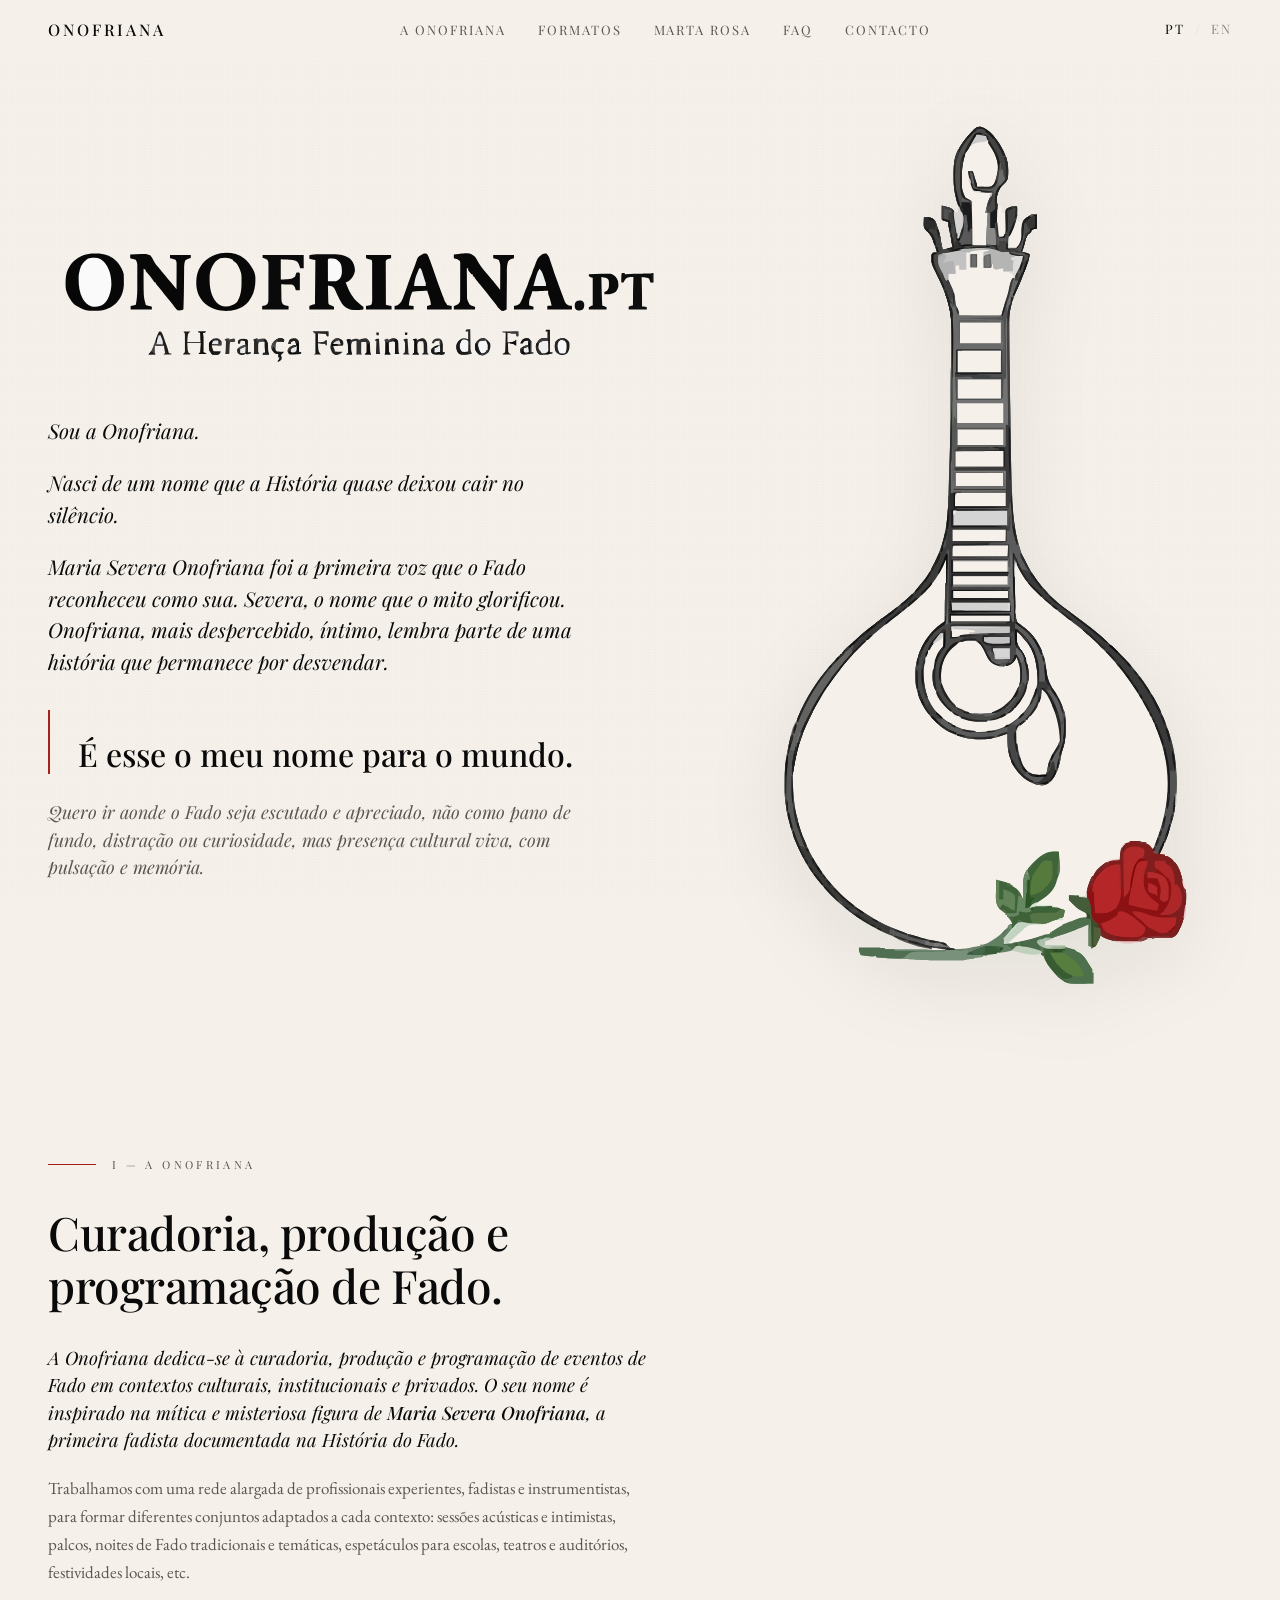
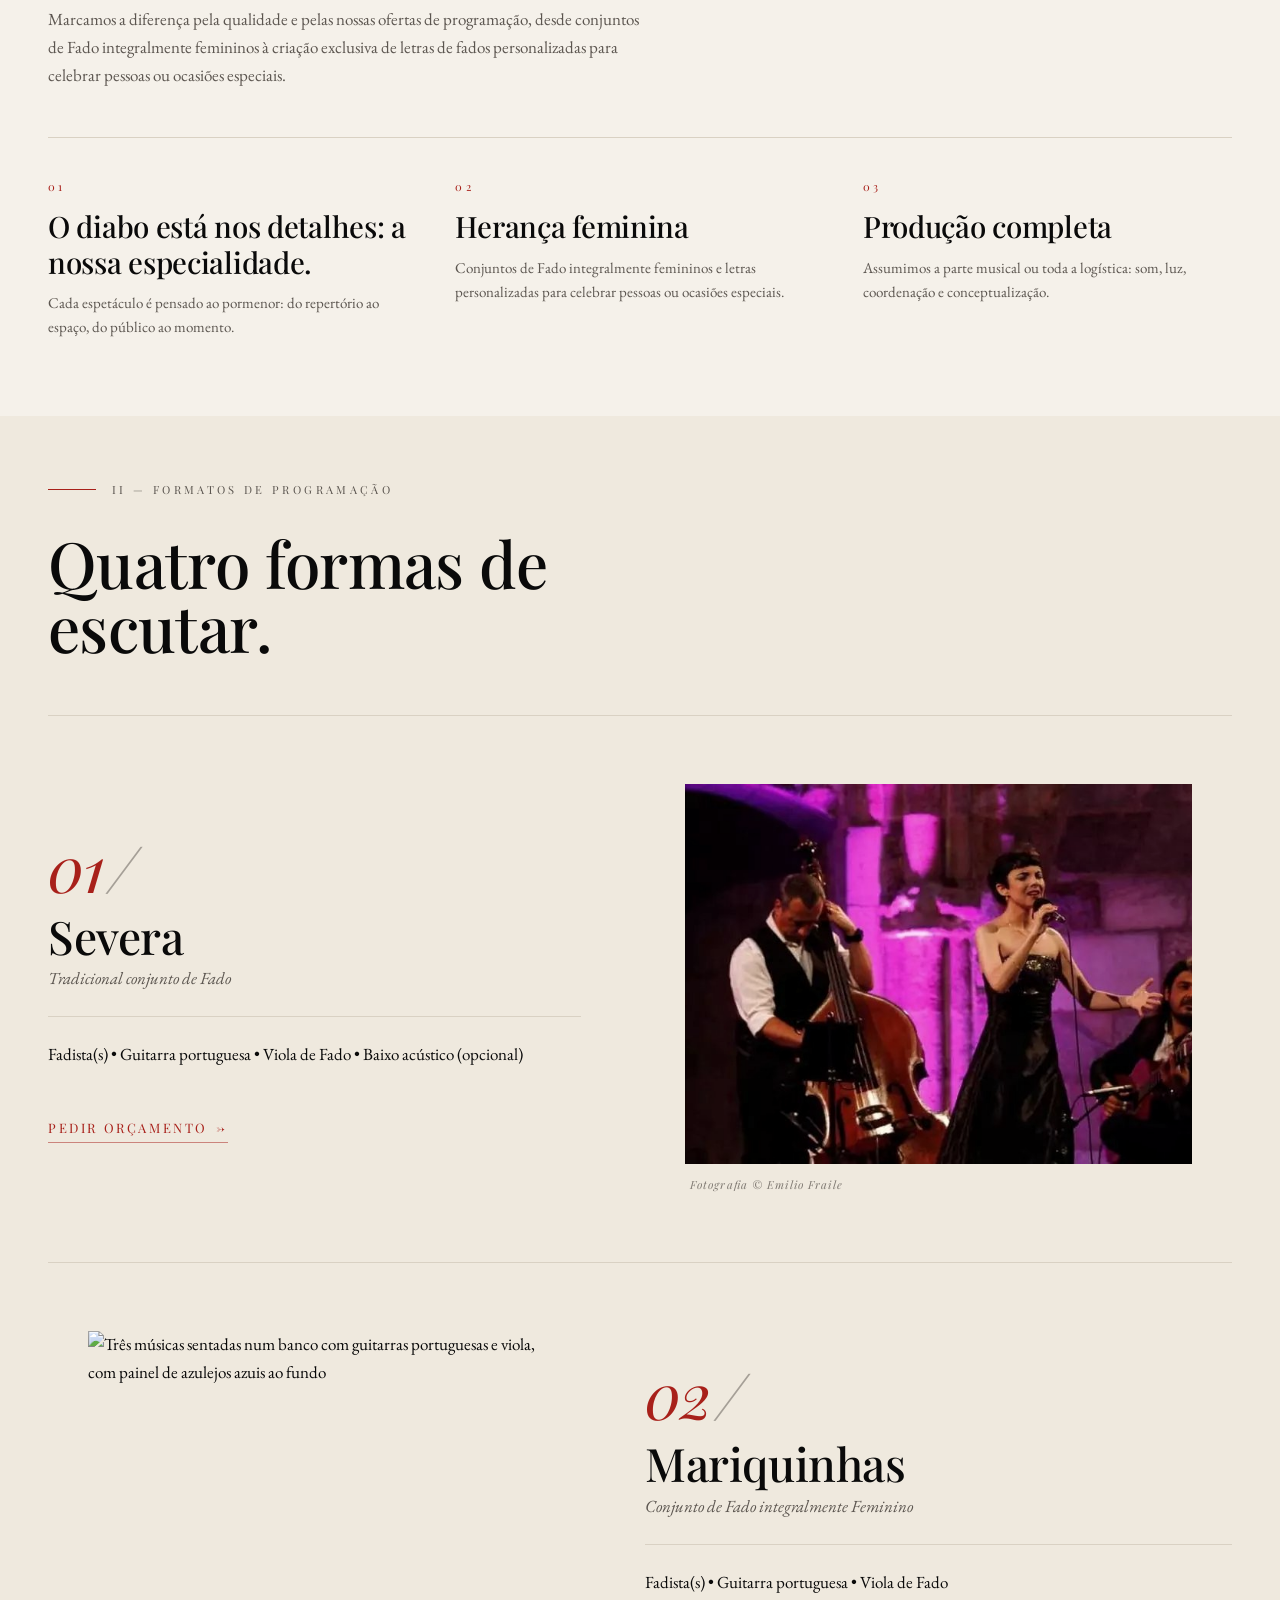
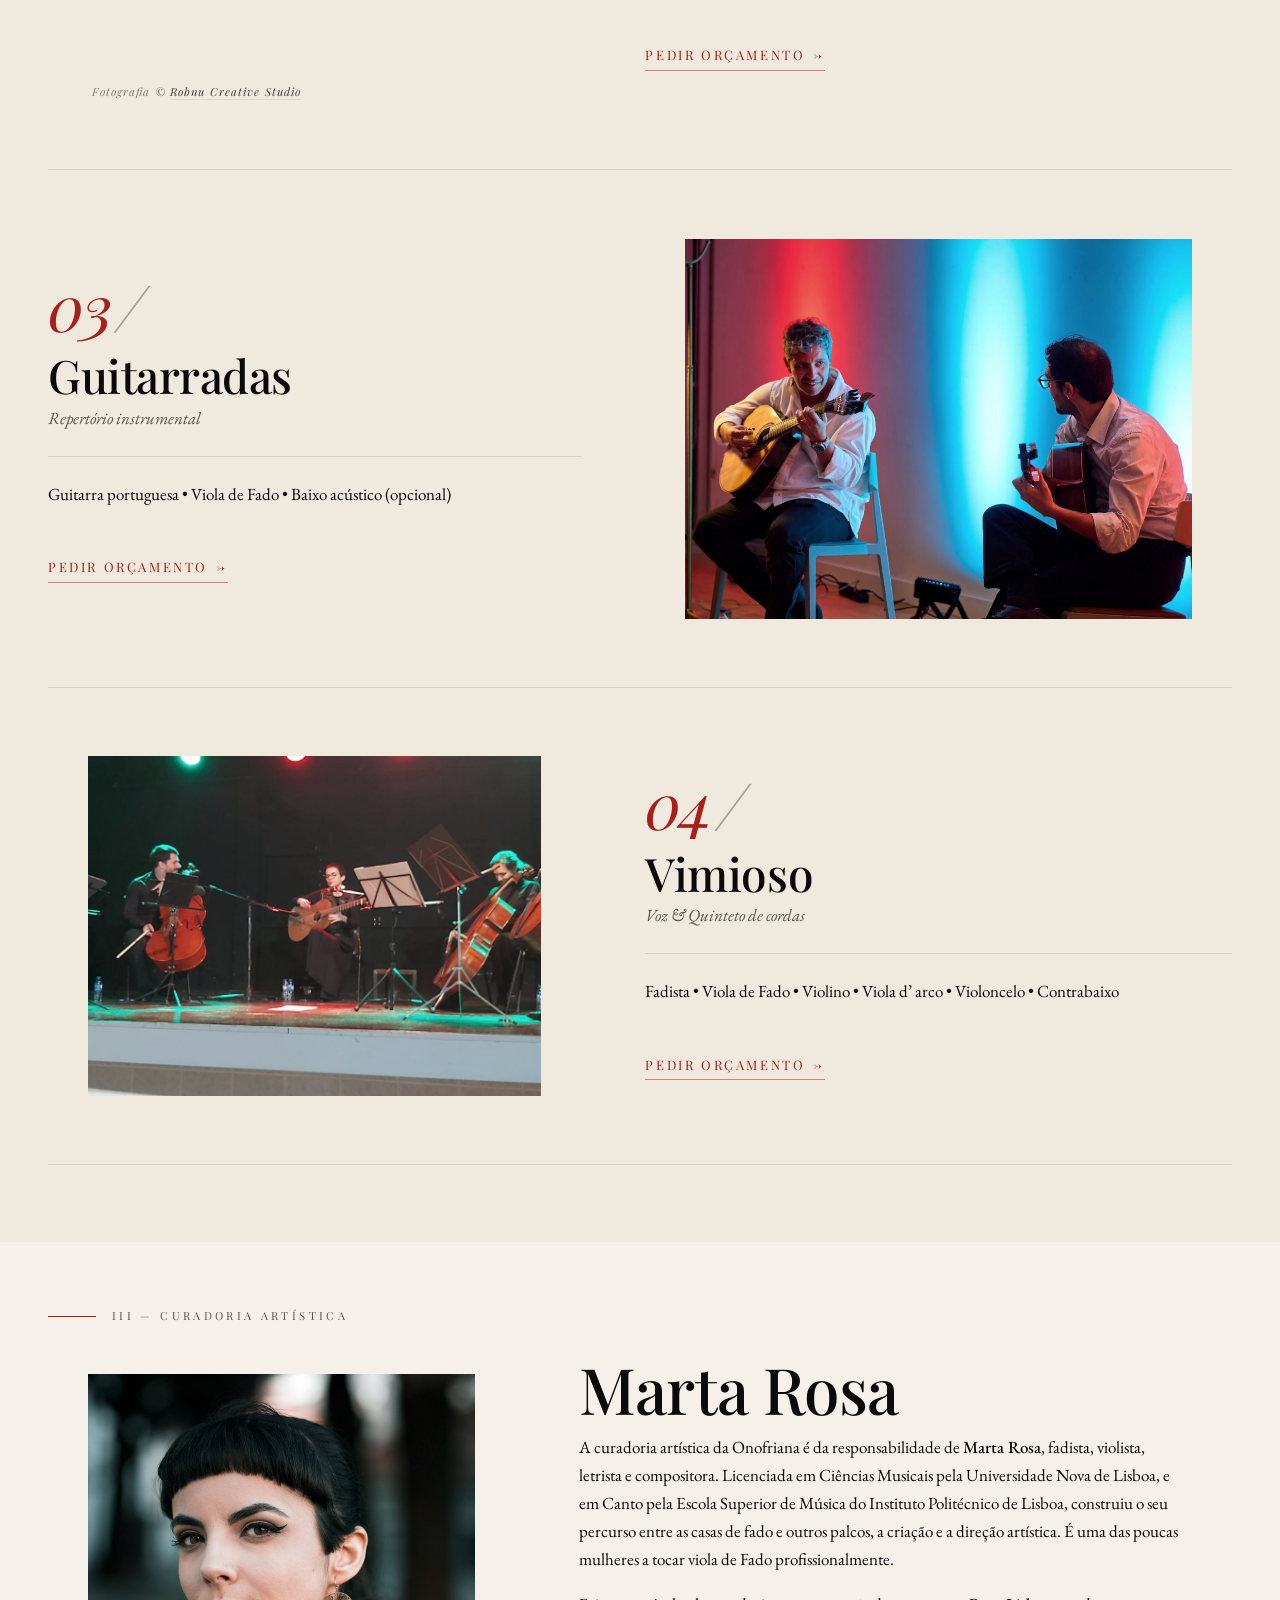
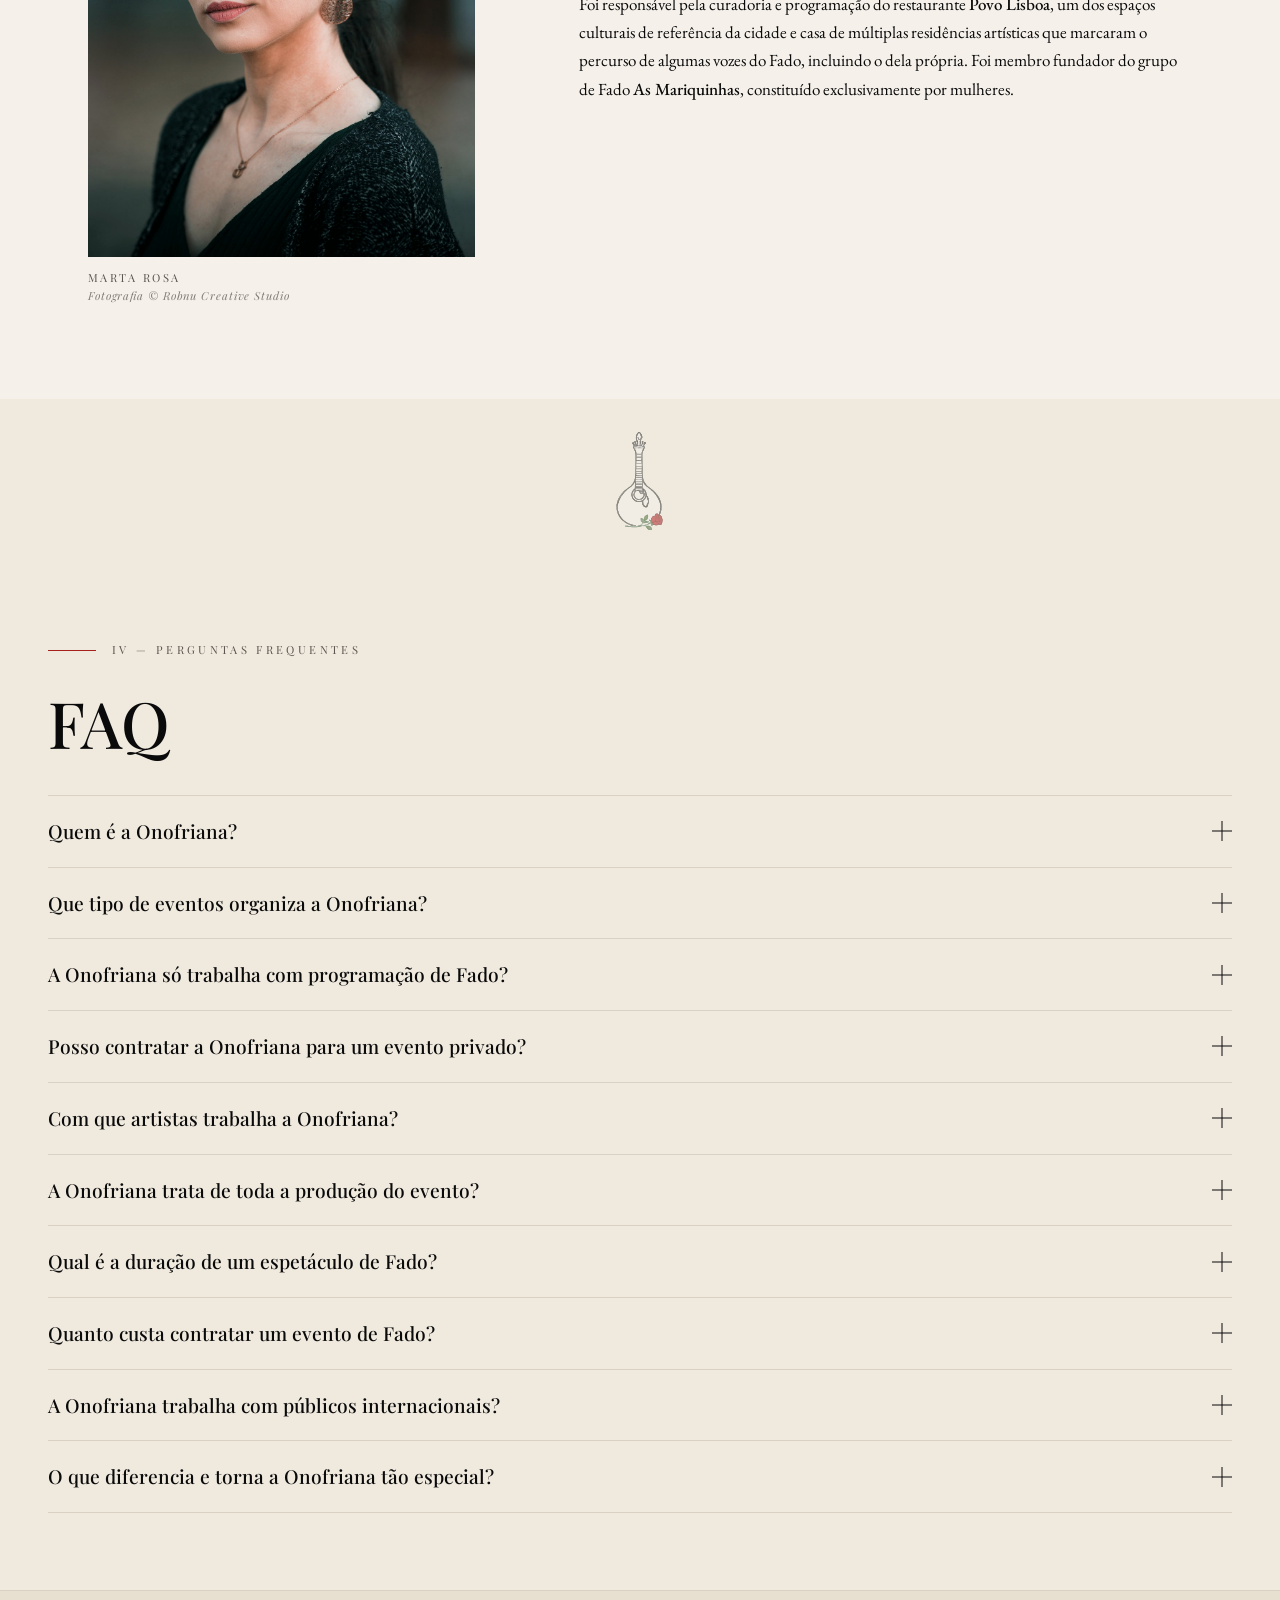
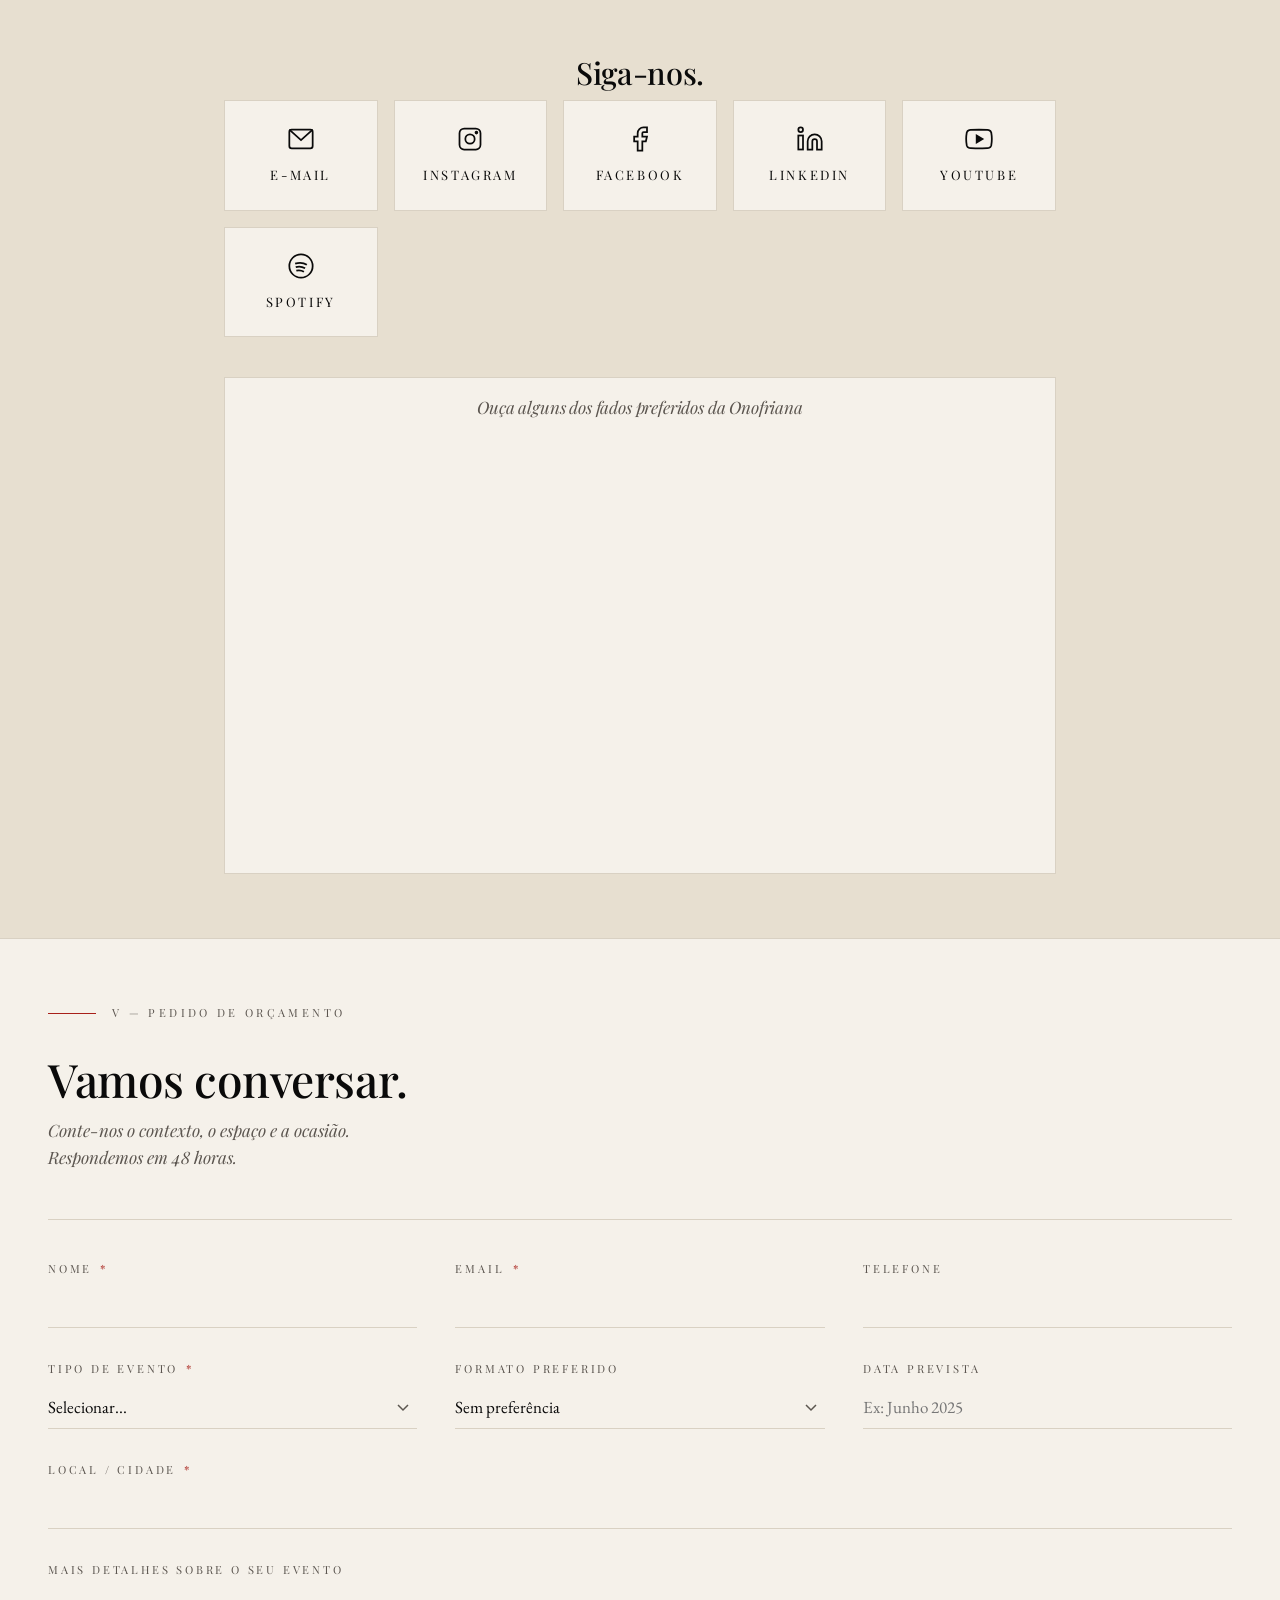
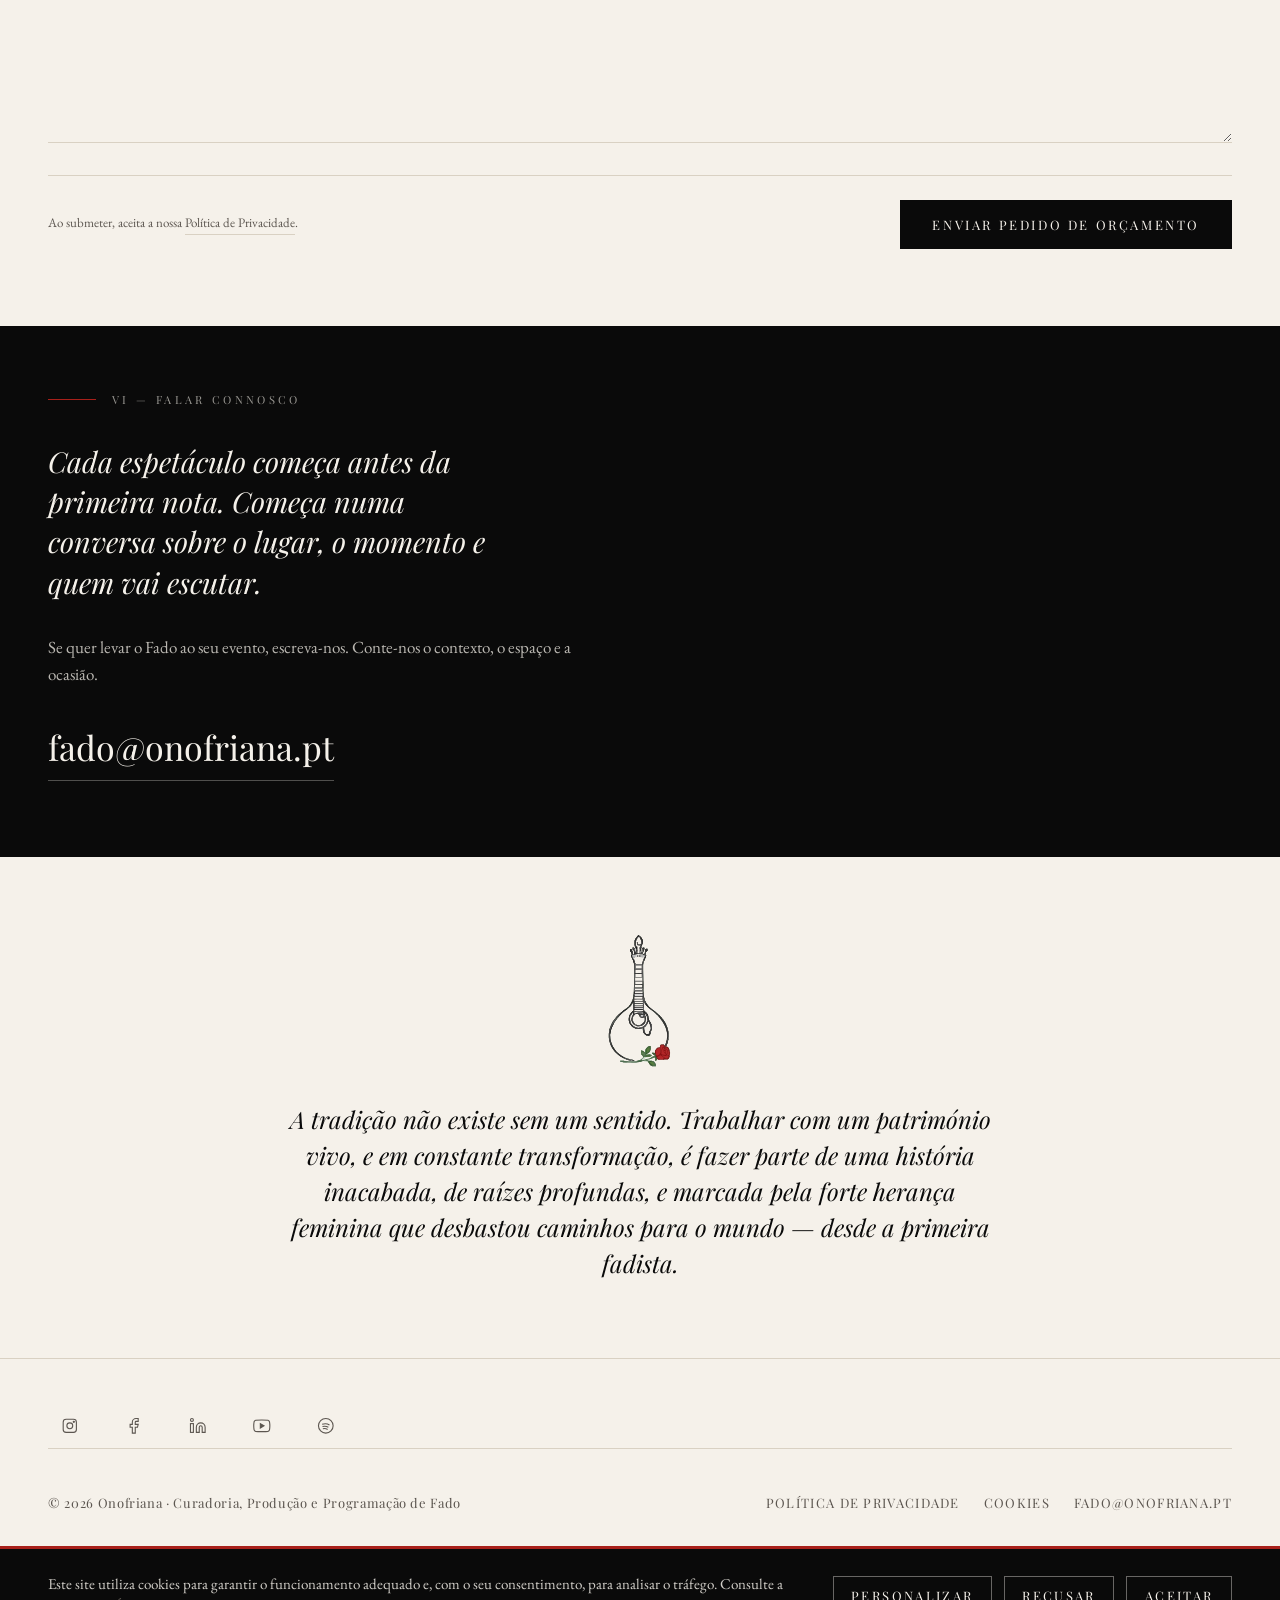
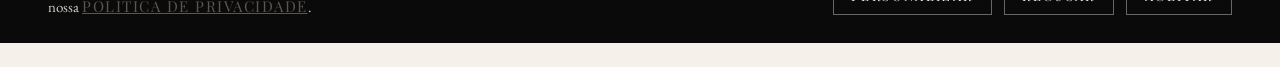
==== commit e7454d6a: "Melhora navegação mobile e consolida canais de contacto - Adiciona menu hamburger e drop-down para e" ====
--- a/index.html
+++ b/index.html
@@ -9,7 +9,7 @@
   <meta name="description" content="Curadoria, produção e programação de eventos de Fado. Conjuntos tradicionais e integralmente femininos, letras personalizadas e produção completa. Lisboa." />
   <meta name="author" content="Onofriana" />
   <meta name="theme-color" content="#F5F1EA" />
-  <meta name="keywords" content="fado, curadoria de fado, eventos fado Lisboa, fadistas, fado casamento, fado corporativo, guitarra portuguesa, viola de fado, Maria Severa, Marta Rosa, Onofriana" />
+  <meta name="keywords" content="fado, curadoria de fado, eventos fado Lisboa, fadistas, fado casamento, fado corporativo, guitarra portuguesa, contratar fado, fado no estrangeiro, fado no porto, fado nos açores, fado na madeira, viola de fado, Maria Severa, Marta Rosa, Onofriana" />
 
   <link rel="canonical" href="https://onofriana.pt/" />
   <link rel="alternate" hreflang="pt" href="https://onofriana.pt/" />
@@ -26,7 +26,7 @@
   <meta property="og:site_name" content="Onofriana" />
   <meta name="twitter:card" content="summary_large_image" />
   <meta name="twitter:title" content="Onofriana — A Herança Feminina do Fado" />
-  <meta name="twitter:description" content="Curadoria, produção e programação de eventos de Fado em Lisboa." />
+  <meta name="twitter:description" content="Curadoria, produção e programação de eventos de Fado." />
   <meta name="twitter:image" content="https://onofriana.pt/images/og-image.jpg" />
 
   <!-- Favicon (gerado com RealFaviconGenerator) -->
@@ -47,21 +47,18 @@
   <link rel="stylesheet" href="css/style.css" />
 
   <!-- Google Consent Mode v2 -->
-  <script>
-    window.dataLayer = window.dataLayer || [];
-    function gtag() { dataLayer.push(arguments); }
-    gtag('consent', 'default', {
-      'ad_storage':          'denied',
-      'ad_user_data':        'denied',
-      'ad_personalization':  'denied',
-      'analytics_storage':   'denied',
-      'functionality_storage': 'granted',
-      'security_storage':    'granted',
-      'wait_for_update':     500
-    });
-    gtag('set', 'url_passthrough', true);
-    gtag('set', 'ads_data_redaction', true);
-  </script>
+<script>
+  window.dataLayer = window.dataLayer || [];
+  function gtag() { dataLayer.push(arguments); }
+  gtag('consent', 'default', {
+    'ad_storage':            'granted',
+    'ad_user_data':          'granted',
+    'ad_personalization':    'granted',
+    'analytics_storage':     'granted',
+    'functionality_storage': 'granted',
+    'security_storage':      'granted'
+  });
+</script>
 
   <!-- Google Analytics 4 -->
   <script async src="https://www.googletagmanager.com/gtag/js?id=G-LRL8WTN2XQ"></script>
@@ -199,7 +196,11 @@
   <nav class="nav" id="nav" aria-label="Navegação principal">
     <div class="nav__inner">
       <a href="#top" class="nav__brand" aria-label="Onofriana — início">Onofriana</a>
-      <ul class="nav__menu">
+      <button class="nav__toggle" id="navToggle" aria-expanded="false" aria-controls="nav-menu" aria-label="Abrir menu" type="button">
+        <span class="nav__toggle-bar" aria-hidden="true"></span>
+        <span class="nav__toggle-bar" aria-hidden="true"></span>
+      </button>
+      <ul class="nav__menu" id="nav-menu">
         <li><a href="#about">A Onofriana</a></li>
         <li><a href="#formats">Formatos</a></li>
         <li><a href="#marta">Marta Rosa</a></li>
@@ -267,9 +268,6 @@
           </article>
         </div>
 
-        <div class="about__pullquote reveal">
-          <blockquote>A tradição não existe sem um sentido.</blockquote>
-        </div>
       </div>
     </section>
 
@@ -290,7 +288,7 @@
           </div>
           <figure class="format__media">
             <img src="images/formacaosevera.png" alt="Fadista em palco, acompanhada por contrabaixo e guitarra portuguesa" loading="lazy" width="1200" height="900" />
-            <figcaption><span class="credit">· foto © Emilio Fraile</span></figcaption>
+            <figcaption><span class="credit">Fotografia © Emilio Fraile</span></figcaption>
           </figure>
         </article>
 
@@ -380,15 +378,14 @@
           <details class="faq__item"><summary>Qual é a duração de um espetáculo de Fado? <span class="faq__icon" aria-hidden="true"></span></summary><div class="faq__answer">Depende do formato. Desde breves apontamentos de 20 a 45 minutos a atuações de 60 a 90 minutos, com intervalo, até formatos adaptados. Programas longos podem incluir pausas ou múltiplos momentos musicais.</div></details>
           <details class="faq__item"><summary>Quanto custa contratar um evento de Fado? <span class="faq__icon" aria-hidden="true"></span></summary><div class="faq__answer">Varia consoante o número de artistas, duração do espetáculo, localização, necessidades técnicas, etc. Cada orçamento é personalizado.</div></details>
           <details class="faq__item"><summary>A Onofriana trabalha com públicos internacionais? <span class="faq__icon" aria-hidden="true"></span></summary><div class="faq__answer">Sim. Temos experiência com públicos estrangeiros. Podemos fazer breves introduções em inglês, francês e espanhol, contextualização cultural e histórica do Fado, e formatos mais acessíveis e interativos.</div></details>
-          <details class="faq__item"><summary>O que diferencia e torna a Onofriana tão especial? <span class="faq__icon" aria-hidden="true"></span></summary><div class="faq__answer">A tradição não existe sem um sentido. Trabalhar com um património vivo, e em constante transformação, é fazer parte de uma história inacabada, de raízes profundas, e marcada pela forte herança feminina que desbastou caminhos para o mundo — desde a primeira fadista.</div></details>
+          <details class="faq__item"><summary>O que diferencia e torna a Onofriana tão especial? <span class="faq__icon" aria-hidden="true"></span></summary><div class="faq__answer">Trabalhar com um património vivo, e em constante transformação, é fazer parte de uma história inacabada, de raízes profundas, marcada pela forte herança feminina que desbastou caminhos para o mundo — desde a primeira fadista.</div></details>
         </div>
       </div>
     </section>
 
     <section class="social-feature" id="social" aria-labelledby="social-title">
       <div class="wrap">
-        <h2 class="social-feature__title reveal" id="social-title">Contacte-nos.</h2>
-        <p class="social-feature__sub reveal">A Tradição não existe sem um sentido.</p>
+        <h2 class="social-feature__title reveal" id="social-title">Siga-nos.</h2>
 
         <ul class="social-grid reveal">
           <li><a href="mailto:fado@onofriana.pt" target="_blank" rel="noopener" aria-label="Correio Eletrónico">
@@ -424,6 +421,11 @@
             </svg>Spotify
           </a></li>
         </ul>
+
+        <div class="social-feature__spotify reveal" aria-label="Playlist Onofriana no Spotify">
+          <h3>Ouça alguns dos fados preferidos da Onofriana</h3>
+          <iframe src="https://open.spotify.com/embed/playlist/7pUqSEz0ieKmzi5ORtAcP2?utm_source=generator&theme=0" width="100%" height="420" frameborder="0" allow="autoplay; clipboard-write; encrypted-media; fullscreen; picture-in-picture" loading="lazy" title="Playlist Onofriana no Spotify"></iframe>
+        </div>
       </div>
     </section>
 
@@ -434,7 +436,7 @@
         <p class="quote-section__lead reveal">Conte-nos o contexto, o espaço e a ocasião.<br>Respondemos em 48 horas.</p>
 
         <form class="quote-form reveal" id="quoteForm"
-              action="https://formspree.io/f/SUBSTITUA_PELO_SEU_ID"
+              action="https://formspree.io/f/xzdyrqly"
               method="POST" novalidate>
           <input type="hidden" name="_subject" value="Pedido de Orçamento — Onofriana" />
           <div class="quote-form__grid">
@@ -502,18 +504,9 @@
         <div class="eyebrow reveal">VI — Falar Connosco</div>
         <h2 class="sr-only" id="contact-title">Contacto</h2>
 
-        <div class="contact__grid">
-          <div class="contact__main">
-            <p class="contact__quote reveal">Cada espetáculo começa antes da primeira nota. Começa numa conversa sobre o lugar, o momento e quem vai escutar.</p>
-            <p class="contact__body reveal">Se quer levar o Fado ao seu evento, escreva-nos. Conte-nos o contexto, o espaço e a ocasião.</p>
-            <a href="mailto:fado@onofriana.pt" class="contact__email reveal">fado@onofriana.pt</a>
-          </div>
-
-          <aside class="contact__spotify reveal" aria-label="Playlist Onofriana no Spotify">
-            <h3>Ouve alguns dos fados preferidos da Onofriana</h3>
-            <iframe src="https://open.spotify.com/embed/playlist/7pUqSEz0ieKmzi5ORtAcP2?utm_source=generator&theme=0" width="100%" height="420" frameborder="0" allow="autoplay; clipboard-write; encrypted-media; fullscreen; picture-in-picture" loading="lazy" title="Playlist Onofriana no Spotify"></iframe>
-          </aside>
-        </div>
+        <p class="contact__quote reveal">Cada espetáculo começa antes da primeira nota. Começa numa conversa sobre o lugar, o momento e quem vai escutar.</p>
+        <p class="contact__body reveal">Se quer levar o Fado ao seu evento, escreva-nos. Conte-nos o contexto, o espaço e a ocasião.</p>
+        <a href="mailto:fado@onofriana.pt" class="contact__email reveal">fado@onofriana.pt</a>
       </div>
     </section>
 
--- a/css/style.css
+++ b/css/style.css
@@ -201,8 +201,64 @@
 .nav__lang button:disabled { opacity: 0.65; cursor: not-allowed; }
 .nav__lang .sep { color: var(--rule); }
 
+.nav__toggle {
+  display: none;
+  background: none;
+  border: 0;
+  padding: 0;
+  cursor: pointer;
+  position: relative;
+  width: 2.25rem;
+  height: 2.25rem;
+  flex-shrink: 0;
+  color: var(--ink);
+}
+.nav__toggle-bar {
+  display: block;
+  position: absolute;
+  left: 50%;
+  width: 1.4rem;
+  height: 1px;
+  background: currentColor;
+  transform: translateX(-50%);
+  transition: transform 0.3s var(--ease), top 0.3s var(--ease), opacity 0.3s var(--ease);
+}
+.nav__toggle-bar:nth-child(1) { top: calc(50% - 5px); }
+.nav__toggle-bar:nth-child(2) { top: calc(50% + 4px); }
+.nav__toggle[aria-expanded="true"] .nav__toggle-bar:nth-child(1) {
+  top: 50%; transform: translate(-50%, -50%) rotate(45deg);
+}
+.nav__toggle[aria-expanded="true"] .nav__toggle-bar:nth-child(2) {
+  top: 50%; transform: translate(-50%, -50%) rotate(-45deg);
+}
+
 @media (max-width: 820px) {
-  .nav__menu { display: none; }
+  .nav__toggle { display: block; }
+  .nav__menu {
+    position: absolute;
+    top: 100%;
+    left: 0; right: 0;
+    flex-direction: column;
+    gap: 0;
+    background: var(--paper);
+    border-top: 1px solid var(--rule);
+    border-bottom: 1px solid var(--rule);
+    padding: 0 var(--gutter);
+    max-height: 0;
+    overflow: hidden;
+    transition: max-height 0.4s var(--ease), padding 0.4s var(--ease);
+  }
+  .nav__menu.is-open {
+    max-height: 80vh;
+    padding: 0.5rem var(--gutter) 1rem;
+  }
+  .nav__menu li { border-bottom: 1px solid var(--rule); }
+  .nav__menu li:last-child { border-bottom: 0; }
+  .nav__menu a {
+    display: block;
+    padding: 1rem 0;
+    font-size: var(--fs-sm);
+  }
 }
 
 /* WRAP + SECTION */
@@ -698,17 +754,29 @@
   .social-grid { grid-template-columns: repeat(2, 1fr); }
 }
 
+.social-feature__spotify {
+  max-width: 52rem;
+  margin: 2.5rem auto 0;
+  background: var(--paper);
+  border: 1px solid var(--rule);
+  padding: 1.25rem;
+}
+.social-feature__spotify h3 {
+  font-family: var(--display);
+  font-style: italic;
+  font-weight: 400;
+  font-size: var(--fs-md);
+  color: var(--stone);
+  margin: 0 0 1rem;
+  text-align: center;
+}
+.social-feature__spotify iframe { display: block; border: 0; }
+
 /* CONTACT */
 .contact { background: var(--ink); color: var(--paper); }
 .contact .eyebrow { color: color-mix(in srgb, var(--paper) 60%, transparent); }
 .contact .eyebrow::before { background: var(--rose); }
 
-.contact__grid {
-  display: grid;
-  grid-template-columns: minmax(0, 1.1fr) minmax(0, 1fr);
-  gap: clamp(2rem, 5vw, 4rem);
-  align-items: start;
-}
 .contact__quote {
   font-family: var(--display);
   font-style: italic;
@@ -733,25 +801,6 @@
   transition: color 0.3s var(--ease), border-color 0.3s var(--ease);
 }
 .contact__email:hover { color: var(--rose); border-color: var(--rose); }
-
-.contact__spotify {
-  background: color-mix(in srgb, var(--paper) 6%, transparent);
-  padding: 1.5rem;
-  border: 1px solid color-mix(in srgb, var(--paper) 12%, transparent);
-}
-.contact__spotify h3 {
-  font-family: var(--display);
-  font-style: italic;
-  font-weight: 400;
-  font-size: var(--fs-md);
-  color: color-mix(in srgb, var(--paper) 75%, transparent);
-  margin-bottom: 1rem;
-}
-.contact__spotify iframe { border-radius: 0; display: block; }
-
-@media (max-width: 880px) {
-  .contact__grid { grid-template-columns: 1fr; }
-}
 
 /* CLOSING */
 .closing {
